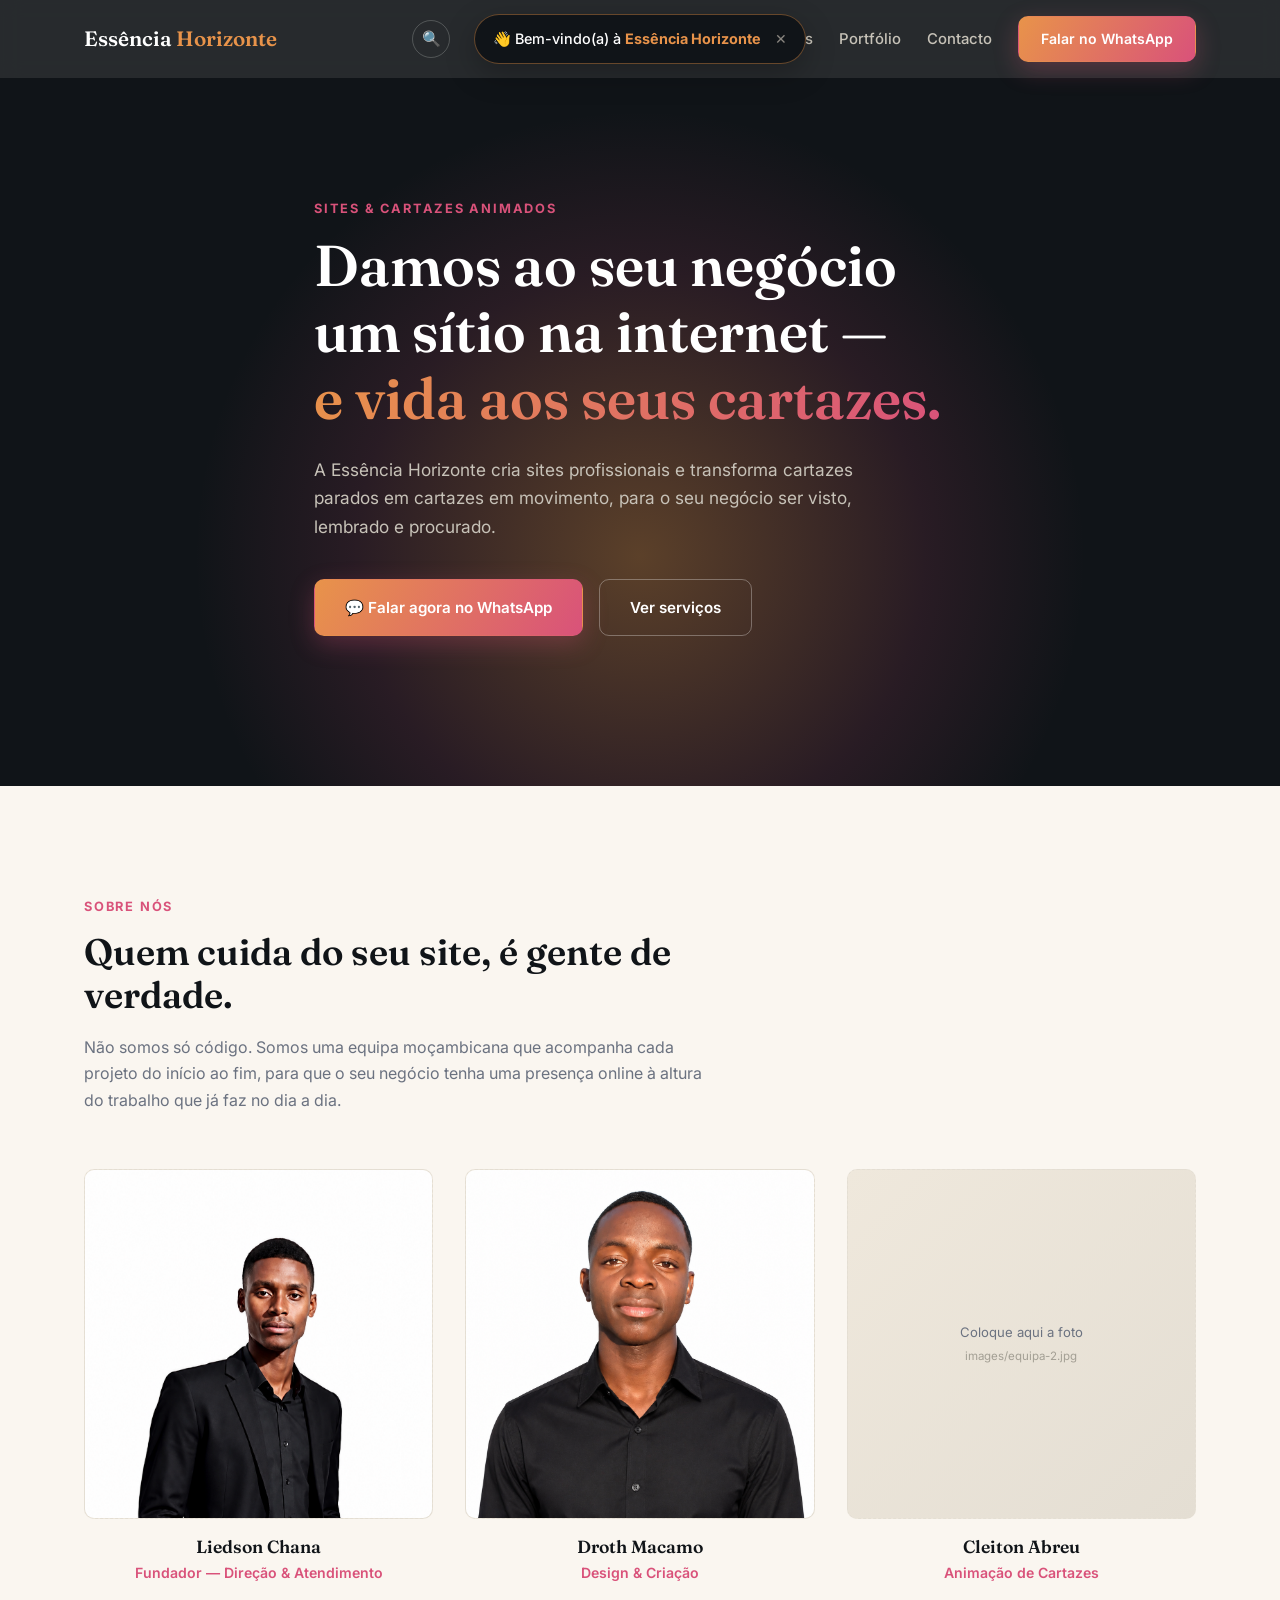
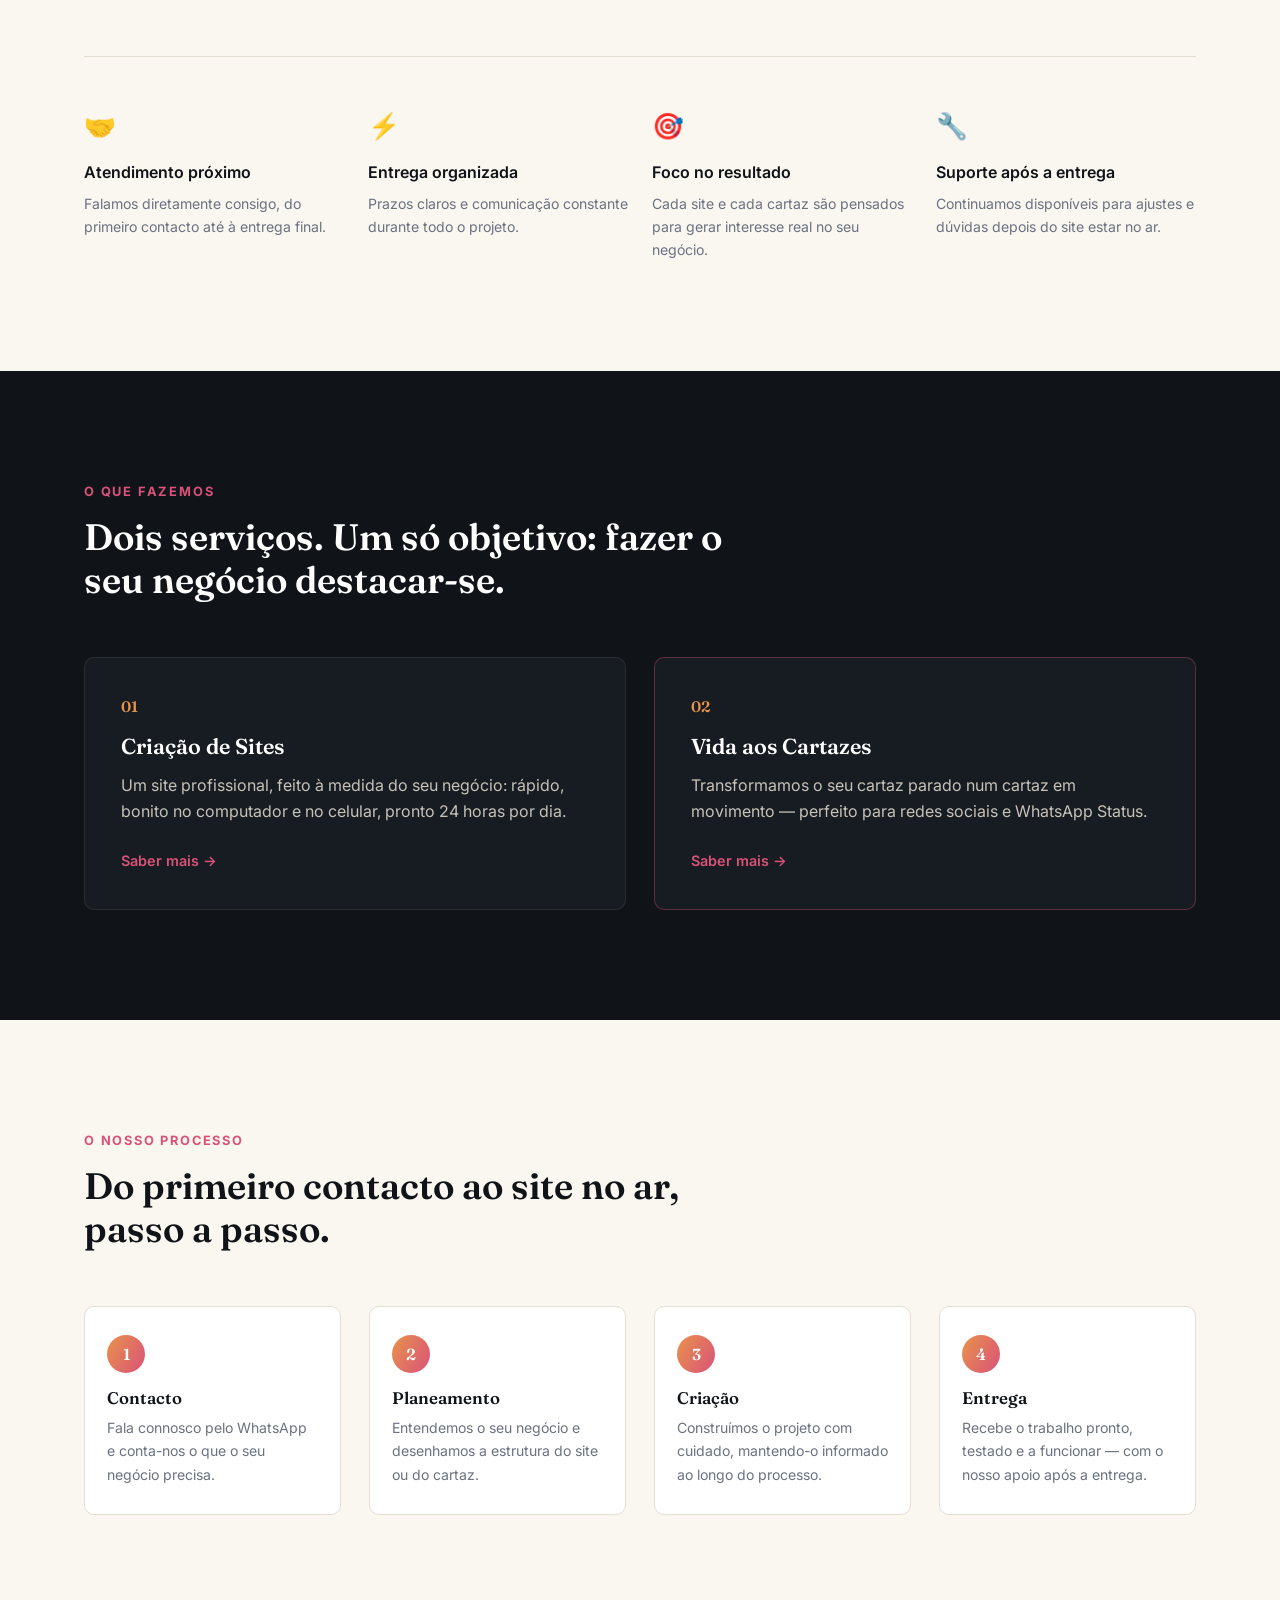
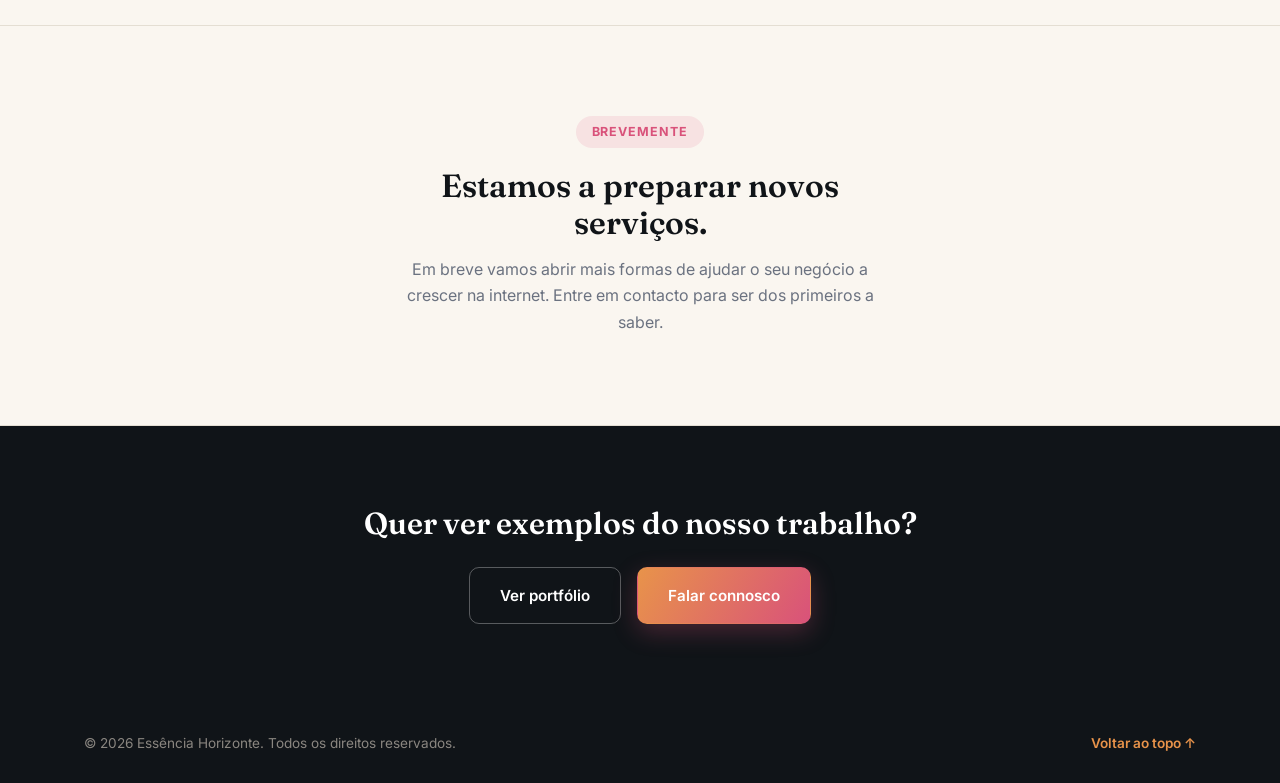
==== index.html @ b9598b1b "Update index.html" ====
<!DOCTYPE html>
<html lang="pt-MZ">
<head>
<meta charset="UTF-8">
<meta name="viewport" content="width=device-width, initial-scale=1.0">
<title>Essência Horizonte — Sites que vendem, cartazes que ganham vida</title>
<meta name="description" content="Essência Horizonte — Criação de sites profissionais e transformação de cartazes estáticos em cartazes animados. Moçambique.">
<link rel="preconnect" href="https://fonts.googleapis.com">
<link rel="preconnect" href="https://fonts.gstatic.com" crossorigin>
<link href="https://fonts.googleapis.com/css2?family=Fraunces:opsz,wght@9..144,500;9..144,600&family=Inter:wght@400;500;600;700&display=swap" rel="stylesheet">
<link rel="stylesheet" href="style.css">
</head>
<body>

<div class="boas-vindas" id="boasVindas">
  <span>👋 Bem-vindo(a) à <strong>Essência Horizonte</strong></span>
  <button class="boas-vindas-fechar" id="fecharBoasVindas" aria-label="Fechar mensagem">✕</button>
</div>

<div class="pesquisa-overlay" id="pesquisaOverlay">
  <div class="pesquisa-caixa">
    <div class="pesquisa-input-linha">
      <span aria-hidden="true">🔍</span>
      <input type="text" id="pesquisaInput" placeholder="Pesquisar no site... ex: preços, cartazes, contacto">
      <button class="pesquisa-fechar" id="fecharPesquisa" aria-label="Fechar pesquisa">✕</button>
    </div>
    <p class="pesquisa-etiqueta">Pesquisas frequentes</p>
    <ul class="pesquisa-lista" id="pesquisaLista"></ul>
  </div>
</div>

<header class="site-header" id="topo">
  <div class="container header-inner">
    <a href="index.html" class="logo">Essência <span>Horizonte</span></a>
    <div class="header-acoes">
      <button class="icone-pesquisa" id="abrirPesquisa" aria-label="Abrir pesquisa">🔍</button>
      <button class="menu-toggle" id="menuToggle" aria-label="Abrir menu" aria-expanded="false">
        <span></span><span></span><span></span>
      </button>
    </div>
    <nav class="main-nav" id="mainNav">
      <a href="index.html" class="ativo">Início</a>
      <a href="index.html#sobre">Sobre nós</a>
      <a href="servicos.html">Serviços</a>
      <a href="portfolio.html">Portfólio</a>
      <a href="contacto.html">Contacto</a>
      <a href="#" class="btn btn-primary btn-nav whatsapp-link" target="_blank" rel="noopener">Falar no WhatsApp</a>
    </nav>
  </div>
</header>

<main>

  <section class="hero" id="inicio">
    <div class="hero-glow" aria-hidden="true"></div>
    <div class="container hero-inner">
      <p class="eyebrow">Sites &amp; Cartazes Animados</p>
      <h1>Damos ao seu negócio<br>um sítio na internet —<br><span class="highlight">e vida aos seus cartazes.</span></h1>
      <p class="hero-lead">A Essência Horizonte cria sites profissionais e transforma cartazes parados em cartazes em movimento, para o seu negócio ser visto, lembrado e procurado.</p>
      <div class="hero-actions">
        <a href="#" class="btn btn-primary whatsapp-link" target="_blank" rel="noopener">💬 Falar agora no WhatsApp</a>
        <a href="servicos.html" class="btn btn-ghost">Ver serviços</a>
      </div>
    </div>
  </section>

  <!-- Sobre nós — secção completa (como no site de referência, dentro da Home) -->
  <section class="sobre" id="sobre">
    <div class="container">
      <p class="eyebrow">Sobre nós</p>
      <h2>Quem cuida do seu site, é gente de verdade.</h2>
      <p class="sobre-intro">Não somos só código. Somos uma equipa moçambicana que acompanha cada projeto do início ao fim, para que o seu negócio tenha uma presença online à altura do trabalho que já faz no dia a dia.</p>

      <div class="equipa-grid">
        <div class="pessoa-card">
          <div class="foto-frame">
            <img src="images/fundador.jpg" alt="Liedson Chana, fundador da Essência Horizonte" onerror="this.parentElement.classList.add('sem-foto')">
            <span class="foto-placeholder-texto">Coloque aqui a sua foto<br><small>images/fundador.jpg</small></span>
          </div>
          <h3>Liedson Chana</h3>
          <p class="pessoa-cargo">Fundador &mdash; Direção &amp; Atendimento</p>
        </div>
        <div class="pessoa-card">
          <div class="foto-frame">
            <img src="images/equipa-1.jpg" alt="Membro da equipa Essência Horizonte" onerror="this.parentElement.classList.add('sem-foto')">
            <span class="foto-placeholder-texto">Coloque aqui a foto<br><small>images/equipa-1.jpg</small></span>
          </div>
          <h3>Droth Macamo</h3>
          <p class="pessoa-cargo">Design &amp; Criação</p>
        </div>
        <div class="pessoa-card">
          <div class="foto-frame">
            <img src="images/equipa-2.jpg" alt="Membro da equipa Essência Horizonte" onerror="this.parentElement.classList.add('sem-foto')">
            <span class="foto-placeholder-texto">Coloque aqui a foto<br><small>images/equipa-2.jpg</small></span>
          </div>
          <h3>Cleiton Abreu</h3>
          <p class="pessoa-cargo">Animação de Cartazes</p>
        </div>
      </div>

      <div class="valores-grid">
        <div class="valor-item">
          <span class="valor-icone" aria-hidden="true">🤝</span>
          <h4>Atendimento próximo</h4>
          <p>Falamos diretamente consigo, do primeiro contacto até à entrega final.</p>
        </div>
        <div class="valor-item">
          <span class="valor-icone" aria-hidden="true">⚡</span>
          <h4>Entrega organizada</h4>
          <p>Prazos claros e comunicação constante durante todo o projeto.</p>
        </div>
        <div class="valor-item">
          <span class="valor-icone" aria-hidden="true">🎯</span>
          <h4>Foco no resultado</h4>
          <p>Cada site e cada cartaz são pensados para gerar interesse real no seu negócio.</p>
        </div>
        <div class="valor-item">
          <span class="valor-icone" aria-hidden="true">🔧</span>
          <h4>Suporte após a entrega</h4>
          <p>Continuamos disponíveis para ajustes e dúvidas depois do site estar no ar.</p>
        </div>
      </div>
    </div>
  </section>

  <!-- Resumo "Serviços" — versão curta, com link para a página completa -->
  <section class="servicos" id="servicos">
    <div class="container">
      <p class="eyebrow">O que fazemos</p>
      <h2>Dois serviços. Um só objetivo: fazer o seu negócio destacar-se.</h2>

      <div class="servicos-grid">
        <article class="servico-card">
          <div class="servico-numero">01</div>
          <h3>Criação de Sites</h3>
          <p>Um site profissional, feito à medida do seu negócio: rápido, bonito no computador e no celular, pronto 24 horas por dia.</p>
          <a href="servicos.html" class="link-saber-mais">Saber mais →</a>
        </article>

        <article class="servico-card servico-destaque">
          <div class="servico-numero">02</div>
          <h3>Vida aos Cartazes</h3>
          <p>Transformamos o seu cartaz parado num cartaz em movimento — perfeito para redes sociais e WhatsApp Status.</p>
          <a href="servicos.html" class="link-saber-mais">Saber mais →</a>
        </article>
      </div>
    </div>
  </section>

  <section class="como-funciona" id="como-funciona">
    <div class="container">
      <p class="eyebrow">O nosso processo</p>
      <h2>Do primeiro contacto ao site no ar, passo a passo.</h2>
      <div class="passos-grid">
        <div class="passo-item">
          <span class="passo-numero">1</span>
          <h3>Contacto</h3>
          <p>Fala connosco pelo WhatsApp e conta-nos o que o seu negócio precisa.</p>
        </div>
        <div class="passo-item">
          <span class="passo-numero">2</span>
          <h3>Planeamento</h3>
          <p>Entendemos o seu negócio e desenhamos a estrutura do site ou do cartaz.</p>
        </div>
        <div class="passo-item">
          <span class="passo-numero">3</span>
          <h3>Criação</h3>
          <p>Construímos o projeto com cuidado, mantendo-o informado ao longo do processo.</p>
        </div>
        <div class="passo-item">
          <span class="passo-numero">4</span>
          <h3>Entrega</h3>
          <p>Recebe o trabalho pronto, testado e a funcionar — com o nosso apoio após a entrega.</p>
        </div>
      </div>
    </div>
  </section>

  <section class="brevemente" id="brevemente">
    <div class="container brevemente-inner">
      <span class="brevemente-badge">Brevemente</span>
      <h2>Estamos a preparar novos serviços.</h2>
      <p>Em breve vamos abrir mais formas de ajudar o seu negócio a crescer na internet. Entre em contacto para ser dos primeiros a saber.</p>
    </div>
  </section>

  <!-- Chamada final para o Portfólio e Contacto -->
  <section class="cta-final">
    <div class="container cta-final-inner">
      <h2>Quer ver exemplos do nosso trabalho?</h2>
      <div class="cta-final-actions">
        <a href="portfolio.html" class="btn btn-ghost">Ver portfólio</a>
        <a href="contacto.html" class="btn btn-primary">Falar connosco</a>
      </div>
    </div>
  </section>

</main>

<footer class="site-footer">
  <div class="container footer-inner">
    <p>&copy; <span id="anoAtual"></span> Essência Horizonte. Todos os direitos reservados.</p>
    <a href="#topo" class="voltar-topo">Voltar ao topo ↑</a>
  </div>
</footer>

<script src="script.js"></script>
</body>
</html>
---- style.css ----
/* =====================================================================
   ESSÊNCIA HORIZONTE — style.css
   -----------------------------------------------------------------
   COMO ESTE FICHEIRO ESTÁ ORGANIZADO (lê isto primeiro):
   1. Variáveis (:root)      → cores e fontes num só lugar
   2. Base                   → estilos gerais do site
   3. Botões
   4. Boas-vindas e Pesquisa (novo)
   5. Cabeçalho / Menu
   6. Hero (secção inicial)
   7. Sobre nós / Equipa / Valores
   8. Serviços (+ animação "cartaz vivo")
   9. Como funciona (novo)
   10. Brevemente
   11. Perguntas frequentes (novo)
   12. Contacto
   13. Rodapé
   14. Responsivo (celular)
   ===================================================================== */


/* ---------------------------------------------------------------
   1. VARIÁVEIS — as mesmas cores de sempre, mude aqui se quiser
   --------------------------------------------------------------- */
:root {
  --tinta: #101418;          /* fundo escuro principal */
  --tinta-2: #171C22;        /* fundo escuro secundário (cartões) */
  --ambar: #E8934A;          /* laranja "nascer do sol" */
  --rosa: #D9527A;           /* rosa "pôr do sol" */
  --papel: #FAF6F0;          /* fundo claro (secções) */
  --branco: #FFFFFF;
  --cinza-texto: #6B7280;
  --cinza-linha: #E4DED3;
  --whatsapp: #25D366;

  --fonte-titulo: "Fraunces", serif;
  --fonte-texto: "Inter", sans-serif;

  --raio: 10px;
  --transicao: 0.25s ease;
}

/* ---------------------------------------------------------------
   2. BASE
   --------------------------------------------------------------- */
* { box-sizing: border-box; margin: 0; padding: 0; }
html { scroll-behavior: smooth; overflow-x: hidden; }

body {
  font-family: var(--fonte-texto);
  color: var(--tinta);
  background: var(--papel);
  line-height: 1.65;
  -webkit-font-smoothing: antialiased;
  overflow-x: hidden;
  width: 100%;
}

.container {
  width: 100%;
  max-width: 1160px;
  margin: 0 auto;
  padding: 0 24px;
}

h1, h2, h3 { font-family: var(--fonte-titulo); line-height: 1.15; }

a { color: inherit; text-decoration: none; }

.eyebrow {
  font-size: 0.8rem;
  font-weight: 700;
  letter-spacing: 0.14em;
  text-transform: uppercase;
  color: var(--rosa);
  margin-bottom: 14px;
}

a:focus-visible, button:focus-visible, [tabindex]:focus-visible {
  outline: 2px solid var(--ambar);
  outline-offset: 3px;
}

/* ---------------------------------------------------------------
   3. BOTÕES
   --------------------------------------------------------------- */
.btn {
  display: inline-flex;
  align-items: center;
  gap: 8px;
  padding: 15px 30px;
  border-radius: var(--raio);
  font-weight: 600;
  font-size: 0.95rem;
  border: 1px solid transparent;
  cursor: pointer;
  transition: transform var(--transicao), background var(--transicao), border-color var(--transicao), box-shadow var(--transicao);
}
.btn:hover { transform: translateY(-2px); }

.btn-primary {
  background: linear-gradient(120deg, var(--ambar), var(--rosa));
  color: var(--branco);
  box-shadow: 0 8px 24px rgba(217, 82, 122, 0.28);
}
.btn-primary:hover { box-shadow: 0 12px 28px rgba(217, 82, 122, 0.4); }

.btn-ghost {
  background: transparent;
  border-color: rgba(255,255,255,0.3);
  color: var(--branco);
}
.btn-ghost:hover { border-color: var(--ambar); color: var(--ambar); }

.btn-whatsapp {
  background: var(--whatsapp);
  color: var(--branco);
  width: 100%;
  justify-content: center;
  font-size: 1.05rem;
  padding: 18px 30px;
}
.btn-whatsapp:hover { background: #1EBE59; }

.btn-nav { padding: 10px 22px; font-size: 0.88rem; }

/* ---------------------------------------------------------------
   4. BOAS-VINDAS E PESQUISA (novo)
   --------------------------------------------------------------- */

/* Faixa de boas-vindas no topo, desaparece sozinha */
.boas-vindas {
  position: fixed;
  top: 14px;
  left: 50%;
  transform: translateX(-50%) translateY(-140%);
  z-index: 300;
  display: flex;
  align-items: center;
  gap: 14px;
  background: var(--tinta);
  color: var(--branco);
  border: 1px solid rgba(232,147,74,0.4);
  padding: 12px 18px;
  border-radius: 999px;
  font-size: 0.9rem;
  font-weight: 500;
  box-shadow: 0 10px 30px rgba(0,0,0,0.25);
  transition: transform 0.5s ease;
  max-width: calc(100vw - 32px);
  white-space: normal;
}
.boas-vindas.mostrar { transform: translateX(-50%) translateY(0); }
.boas-vindas strong { color: var(--ambar); }
.boas-vindas-fechar {
  background: none; border: none; color: #8A8680;
  cursor: pointer; font-size: 0.9rem; line-height: 1;
}
.boas-vindas-fechar:hover { color: var(--branco); }

/* Ícone de pesquisa no cabeçalho */
.header-acoes { display: flex; align-items: center; gap: 12px; }
.icone-pesquisa {
  background: none;
  border: 1px solid rgba(255,255,255,0.2);
  color: var(--branco);
  width: 38px; height: 38px;
  border-radius: 50%;
  cursor: pointer;
  font-size: 0.95rem;
  transition: border-color var(--transicao), transform var(--transicao);
}
.icone-pesquisa:hover { border-color: var(--ambar); transform: scale(1.05); }

/* Caixa de pesquisa em ecrã cheio */
.pesquisa-overlay {
  position: fixed;
  inset: 0;
  z-index: 400;
  background: rgba(16, 20, 24, 0.92);
  backdrop-filter: blur(6px);
  display: flex;
  align-items: flex-start;
  justify-content: center;
  padding: 90px 20px;
  opacity: 0;
  pointer-events: none;
  transition: opacity var(--transicao);
}
.pesquisa-overlay.aberta { opacity: 1; pointer-events: auto; }

.pesquisa-caixa {
  width: 100%;
  max-width: 560px;
  background: var(--tinta-2);
  border: 1px solid rgba(255,255,255,0.08);
  border-radius: var(--raio);
  padding: 22px;
}

.pesquisa-input-linha {
  display: flex;
  align-items: center;
  gap: 12px;
  border-bottom: 1px solid rgba(255,255,255,0.12);
  padding-bottom: 16px;
  margin-bottom: 16px;
}
.pesquisa-input-linha input {
  flex: 1;
  background: none;
  border: none;
  outline: none;
  color: var(--branco);
  font-size: 1.05rem;
  font-family: var(--fonte-texto);
}
.pesquisa-input-linha input::placeholder { color: #6B7280; }
.pesquisa-fechar {
  background: none; border: none; color: #8A8680;
  cursor: pointer; font-size: 1rem;
}
.pesquisa-fechar:hover { color: var(--branco); }

.pesquisa-etiqueta {
  font-size: 0.75rem;
  font-weight: 700;
  letter-spacing: 0.1em;
  text-transform: uppercase;
  color: var(--ambar);
  margin-bottom: 10px;
}

.pesquisa-lista { list-style: none; display: flex; flex-direction: column; gap: 4px; }
.pesquisa-item {
  display: flex;
  align-items: center;
  gap: 10px;
  padding: 12px 10px;
  border-radius: 8px;
  color: #C7C2B8;
  font-size: 0.95rem;
  cursor: pointer;
  transition: background var(--transicao), color var(--transicao);
}
.pesquisa-item:hover, .pesquisa-item.ativo {
  background: rgba(232,147,74,0.12);
  color: var(--branco);
}
.pesquisa-item .pesquisa-item-icone { color: var(--ambar); }

/* ---------------------------------------------------------------
   5. CABEÇALHO / MENU
   --------------------------------------------------------------- */
.site-header {
  position: sticky;
  top: 0;
  z-index: 100;
  background: rgba(16, 20, 24, 0.9);
  backdrop-filter: blur(10px);
}

.header-inner {
  display: flex;
  align-items: center;
  justify-content: space-between;
  height: 78px;
}

.logo {
  font-family: var(--fonte-titulo);
  font-size: 1.3rem;
  font-weight: 600;
  color: var(--branco);
}
.logo span { color: var(--ambar); }

.main-nav { display: flex; align-items: center; gap: 26px; }
.main-nav a:not(.btn) {
  color: #C7C2B8;
  font-size: 0.93rem;
  font-weight: 500;
  transition: color var(--transicao);
  white-space: nowrap;
}
.main-nav a:not(.btn):hover { color: var(--ambar); }
.main-nav a.ativo { color: var(--ambar); }

/* Link "Saber mais" / "Conhecer a equipa" — usado em vários teasers */
.link-saber-mais {
  display: inline-block;
  color: var(--rosa);
  font-size: 0.9rem;
  font-weight: 600;
  margin-top: 4px;
  transition: color var(--transicao);
}
.link-saber-mais:hover { color: var(--ambar); }

/* Cabeçalho simples usado no topo das páginas internas (Sobre, Serviços, Portfólio, Contacto) */
.pagina-hero {
  background: var(--tinta);
  color: var(--branco);
  padding: 100px 0 64px;
}
.pagina-hero h1 { font-size: clamp(1.8rem, 4vw, 2.6rem); font-weight: 600; margin-bottom: 16px; max-width: 720px; }
.pagina-hero-lead { color: #C7C2B8; max-width: 560px; font-size: 1rem; }

/* Teaser "Sobre nós" na página inicial */
.sobre-teaser { padding: 100px 0; }
.sobre-teaser-grid { display: grid; grid-template-columns: 280px 1fr; gap: 48px; align-items: center; }
.foto-frame-pequena { max-width: 280px; }
.sobre-teaser-texto { color: var(--cinza-texto); margin-bottom: 14px; max-width: 480px; }

/* Chamada final de ação, repetida no fim de cada página */
.cta-final {
  background: var(--tinta);
  color: var(--branco);
  padding: 80px 0;
  text-align: center;
}
.cta-final-inner h2 { font-size: clamp(1.4rem, 3vw, 1.9rem); font-weight: 600; margin-bottom: 26px; }
.cta-final-actions { display: flex; gap: 16px; justify-content: center; flex-wrap: wrap; }

/* Página Portfólio */
.portfolio { padding: 90px 0 60px; }
.portfolio-grid { display: grid; grid-template-columns: repeat(3, 1fr); gap: 28px; margin-bottom: 28px; }
.portfolio-card {
  display: block;
  background: var(--tinta);
  color: var(--branco);
  border: 1px solid rgba(255,255,255,0.08);
  border-radius: var(--raio);
  padding: 30px 26px;
  transition: transform var(--transicao), border-color var(--transicao);
}
.portfolio-card:hover { transform: translateY(-4px); border-color: rgba(232,147,74,0.4); }
.portfolio-tag {
  display: inline-block;
  background: rgba(232,147,74,0.15);
  color: var(--ambar);
  font-size: 0.72rem;
  font-weight: 700;
  letter-spacing: 0.08em;
  text-transform: uppercase;
  padding: 4px 12px;
  border-radius: 999px;
  margin-bottom: 16px;
}
.portfolio-card h3 { font-size: 1.2rem; font-weight: 600; margin-bottom: 10px; }
.portfolio-card p { color: #C7C2B8; font-size: 0.9rem; margin-bottom: 16px; }
.portfolio-nota { color: var(--cinza-texto); font-size: 0.85rem; }

.menu-toggle {
  display: none;
  flex-direction: column;
  justify-content: center;
  gap: 5px;
  width: 32px; height: 32px;
  background: none; border: none; cursor: pointer;
}
.menu-toggle span {
  display: block; height: 2px; width: 100%;
  background: var(--branco);
  transition: transform var(--transicao), opacity var(--transicao);
}
.menu-toggle.aberto span:nth-child(1) { transform: translateY(7px) rotate(45deg); }
.menu-toggle.aberto span:nth-child(2) { opacity: 0; }
.menu-toggle.aberto span:nth-child(3) { transform: translateY(-7px) rotate(-45deg); }

/* ---------------------------------------------------------------
   6. HERO
   --------------------------------------------------------------- */
.hero {
  position: relative;
  background: var(--tinta);
  color: var(--branco);
  padding: 120px 0 150px;
  overflow: hidden;
}

.hero-glow {
  position: absolute;
  bottom: -220px;
  left: 50%;
  transform: translateX(-50%);
  width: 900px;
  height: 900px;
  border-radius: 50%;
  background: radial-gradient(circle, rgba(232,147,74,0.35) 0%, rgba(217,82,122,0.12) 45%, transparent 70%);
  animation: respirar 8s ease-in-out infinite;
}
@keyframes respirar {
  0%, 100% { opacity: 0.7; transform: translateX(-50%) scale(1); }
  50% { opacity: 1; transform: translateX(-50%) scale(1.06); }
}

.hero-inner { position: relative; max-width: 700px; }

.hero h1 {
  font-weight: 600;
  font-size: clamp(2.2rem, 5vw, 3.6rem);
  margin-bottom: 24px;
}
.hero h1 .highlight {
  background: linear-gradient(120deg, var(--ambar), var(--rosa));
  -webkit-background-clip: text;
  background-clip: text;
  color: transparent;
}

.hero-lead {
  font-size: 1.08rem;
  color: #C7C2B8;
  max-width: 540px;
  margin-bottom: 38px;
}

.hero-actions { display: flex; gap: 16px; flex-wrap: wrap; }

/* ---------------------------------------------------------------
   7. SOBRE NÓS / EQUIPA / VALORES
   --------------------------------------------------------------- */
.sobre { padding: 110px 0; }

.sobre h2 { font-size: clamp(1.7rem, 3vw, 2.3rem); font-weight: 600; margin-bottom: 18px; max-width: 620px; }
.sobre-intro { color: var(--cinza-texto); max-width: 620px; margin-bottom: 56px; }

.equipa-grid {
  display: grid;
  grid-template-columns: repeat(3, 1fr);
  gap: 32px;
  margin-bottom: 72px;
}

.pessoa-card { text-align: center; }

.foto-frame {
  position: relative;
  width: 100%;
  aspect-ratio: 1 / 1;
  border-radius: var(--raio);
  overflow: hidden;
  background: linear-gradient(135deg, #EFE8DC, #E4DED3);
  margin-bottom: 18px;
  border: 1px dashed var(--cinza-linha);
}
.foto-frame img {
  width: 100%; height: 100%;
  object-fit: cover;
  object-position: top center;
  display: block;
}
.foto-placeholder-texto {
  display: none;
  position: absolute; inset: 0;
  align-items: center; justify-content: center;
  flex-direction: column;
  gap: 4px;
  font-size: 0.82rem;
  color: var(--cinza-texto);
  padding: 16px;
  text-align: center;
}
.foto-placeholder-texto small { color: #A39F94; font-size: 0.72rem; }

.foto-frame.sem-foto img { display: none; }
.foto-frame.sem-foto .foto-placeholder-texto { display: flex; }

.pessoa-card h3 { font-size: 1.1rem; font-weight: 600; margin-bottom: 4px; }
.pessoa-cargo { color: var(--rosa); font-size: 0.88rem; font-weight: 600; }

/* Grelha de valores — gera confiança, estilo agências grandes */
.valores-grid {
  display: grid;
  grid-template-columns: repeat(4, 1fr);
  gap: 24px;
  border-top: 1px solid var(--cinza-linha);
  padding-top: 48px;
}
.valor-item { text-align: left; }
.valor-icone { font-size: 1.6rem; display: block; margin-bottom: 12px; }
.valor-item h4 { font-size: 1rem; font-weight: 600; margin-bottom: 6px; }
.valor-item p { font-size: 0.88rem; color: var(--cinza-texto); }

/* ---------------------------------------------------------------
   8. SERVIÇOS
   --------------------------------------------------------------- */
.servicos { background: var(--tinta); color: var(--branco); padding: 110px 0; }
.servicos h2 { font-size: clamp(1.7rem, 3vw, 2.3rem); font-weight: 600; margin-bottom: 56px; max-width: 640px; }

.servicos-grid {
  display: grid;
  grid-template-columns: 1fr 1fr;
  gap: 28px;
}

.servico-card {
  background: var(--tinta-2);
  border: 1px solid rgba(255,255,255,0.08);
  border-radius: var(--raio);
  padding: 36px;
  transition: border-color var(--transicao), transform var(--transicao);
}
.servico-card:hover { transform: translateY(-4px); border-color: rgba(232,147,74,0.4); }

.servico-destaque { border-color: rgba(217,82,122,0.35); }

.servico-numero {
  font-family: var(--fonte-titulo);
  color: var(--ambar);
  font-size: 0.95rem;
  font-weight: 600;
  margin-bottom: 16px;
}

.servico-card h3 { font-size: 1.35rem; font-weight: 600; margin-bottom: 12px; }
.servico-card > p { color: #C7C2B8; margin-bottom: 20px; }

.servico-lista { list-style: none; display: flex; flex-direction: column; gap: 10px; }
.servico-lista li {
  font-size: 0.9rem;
  color: #C7C2B8;
  padding-left: 22px;
  position: relative;
}
.servico-lista li::before {
  content: "✓";
  position: absolute; left: 0;
  color: var(--ambar);
  font-weight: 700;
}

.cartaz-demo {
  display: flex;
  align-items: center;
  gap: 14px;
  background: var(--tinta);
  border-radius: var(--raio);
  padding: 20px;
  margin-bottom: 24px;
  cursor: pointer;
}

.cartaz-estatico,
.cartaz-animado {
  flex: 1;
  border-radius: 8px;
  padding: 22px 12px;
  text-align: center;
  font-size: 0.82rem;
  font-weight: 600;
  transition: transform var(--transicao), box-shadow var(--transicao);
}

.cartaz-estatico {
  background: #2A2E33;
  color: #8A8680;
  filter: grayscale(1);
}

.cartaz-animado {
  background: linear-gradient(120deg, var(--ambar), var(--rosa));
  color: var(--branco);
  background-size: 200% 200%;
  animation: brilho-cartaz 3s ease infinite;
}
@keyframes brilho-cartaz {
  0% { background-position: 0% 50%; }
  50% { background-position: 100% 50%; }
  100% { background-position: 0% 50%; }
}

.cartaz-seta { color: var(--ambar); font-size: 1.2rem; }

.cartaz-demo:hover .cartaz-animado,
.cartaz-demo:focus-visible .cartaz-animado {
  transform: scale(1.06);
  box-shadow: 0 10px 26px rgba(217, 82, 122, 0.4);
}
.cartaz-demo:hover .cartaz-estatico,
.cartaz-demo:focus-visible .cartaz-estatico {
  transform: scale(0.96);
  opacity: 0.6;
}

/* Exemplo real — foto do cartaz + vídeo clicável */
.exemplo-real-titulo {
  font-size: 0.78rem;
  font-weight: 700;
  letter-spacing: 0.08em;
  text-transform: uppercase;
  color: var(--ambar);
  margin-bottom: 12px;
}

.exemplo-real {
  position: relative;
  width: 100%;
  aspect-ratio: 4 / 3;
  border-radius: var(--raio);
  overflow: hidden;
  background: linear-gradient(135deg, #23272D, #2A2E33);
  border: 1px dashed rgba(255,255,255,0.18);
}

.exemplo-real-media {
  position: absolute;
  inset: 0;
  width: 100%;
  height: 100%;
  object-fit: cover;
  display: block;
}

/* O vídeo começa escondido; aparece quando a pessoa clica em "play" */
#cartazVideo { opacity: 0; pointer-events: none; transition: opacity var(--transicao); }
.exemplo-real.a-tocar #cartazVideo { opacity: 1; pointer-events: auto; }
.exemplo-real.a-tocar #cartazImagem { opacity: 0; }

.exemplo-real-play {
  position: absolute;
  left: 50%; top: 50%;
  transform: translate(-50%, -50%);
  background: rgba(16, 20, 24, 0.75);
  color: var(--branco);
  border: 1px solid rgba(255,255,255,0.3);
  border-radius: 999px;
  padding: 12px 24px;
  font-family: var(--fonte-texto);
  font-size: 0.9rem;
  font-weight: 600;
  cursor: pointer;
  transition: background var(--transicao), transform var(--transicao);
  z-index: 2;
}
.exemplo-real-play:hover { background: var(--tinta); transform: translate(-50%, -50%) scale(1.05); }
.exemplo-real.a-tocar .exemplo-real-play { display: none; }

/* Texto-instrução, só aparece se as imagens ainda não existirem */
.exemplo-real-placeholder-texto {
  display: none;
  position: absolute; inset: 0;
  align-items: center; justify-content: center;
  flex-direction: column;
  gap: 6px;
  text-align: center;
  padding: 20px;
  font-size: 0.8rem;
  color: #8A8680;
  z-index: 1;
}
.exemplo-real-placeholder-texto small { color: #63605A; font-size: 0.7rem; }
.exemplo-real.sem-media .exemplo-real-placeholder-texto { display: flex; }
.exemplo-real.sem-media .exemplo-real-play { display: none; }

/* ---------------------------------------------------------------
   9. COMO FUNCIONA (novo)
   --------------------------------------------------------------- */
.como-funciona { padding: 110px 0; }
.como-funciona h2 { font-size: clamp(1.7rem, 3vw, 2.3rem); font-weight: 600; margin-bottom: 56px; max-width: 620px; }

.passos-grid {
  display: grid;
  grid-template-columns: repeat(4, 1fr);
  gap: 28px;
}

.passo-item {
  background: var(--branco);
  border: 1px solid var(--cinza-linha);
  border-radius: var(--raio);
  padding: 28px 22px;
  position: relative;
}
.passo-numero {
  display: flex;
  align-items: center;
  justify-content: center;
  width: 38px; height: 38px;
  border-radius: 50%;
  background: linear-gradient(120deg, var(--ambar), var(--rosa));
  color: var(--branco);
  font-family: var(--fonte-titulo);
  font-weight: 600;
  margin-bottom: 16px;
}
.passo-item h3 { font-size: 1.05rem; font-weight: 600; margin-bottom: 8px; }
.passo-item p { font-size: 0.88rem; color: var(--cinza-texto); }

/* ---------------------------------------------------------------
   10. BREVEMENTE
   --------------------------------------------------------------- */
.brevemente {
  background: var(--papel);
  padding: 90px 0;
  border-top: 1px solid var(--cinza-linha);
  border-bottom: 1px solid var(--cinza-linha);
}
.brevemente-inner { max-width: 560px; text-align: center; margin: 0 auto; }

.brevemente-badge {
  display: inline-block;
  background: rgba(217, 82, 122, 0.12);
  color: var(--rosa);
  font-size: 0.78rem;
  font-weight: 700;
  letter-spacing: 0.08em;
  text-transform: uppercase;
  padding: 6px 16px;
  border-radius: 999px;
  margin-bottom: 20px;
}
.brevemente h2 { font-size: clamp(1.5rem, 3vw, 2rem); font-weight: 600; margin-bottom: 14px; }
.brevemente p { color: var(--cinza-texto); }

/* ---------------------------------------------------------------
   11. PERGUNTAS FREQUENTES (novo)
   --------------------------------------------------------------- */
.faq { padding: 110px 0; }
.faq h2 { font-size: clamp(1.7rem, 3vw, 2.3rem); font-weight: 600; margin-bottom: 48px; max-width: 620px; }

.faq-lista { max-width: 720px; }

.faq-item {
  border-bottom: 1px solid var(--cinza-linha);
}

.faq-pergunta {
  width: 100%;
  display: flex;
  align-items: center;
  justify-content: space-between;
  gap: 16px;
  background: none;
  border: none;
  text-align: left;
  padding: 22px 4px;
  font-family: var(--fonte-texto);
  font-size: 1rem;
  font-weight: 600;
  color: var(--tinta);
  cursor: pointer;
}
.faq-icone {
  flex-shrink: 0;
  font-size: 1.3rem;
  color: var(--ambar);
  transition: transform var(--transicao);
}
.faq-item.aberto .faq-icone { transform: rotate(45deg); }

.faq-resposta {
  max-height: 0;
  overflow: hidden;
  transition: max-height 0.3s ease;
}
.faq-resposta p {
  color: var(--cinza-texto);
  font-size: 0.94rem;
  padding: 0 4px 22px;
  max-width: 600px;
}

/* ---------------------------------------------------------------
   12. CONTACTO
   --------------------------------------------------------------- */
.contacto { padding: 110px 0; }

.contacto-grid {
  display: grid;
  grid-template-columns: 1.1fr 1fr;
  gap: 56px;
  align-items: center;
}

.contacto-texto h2 { font-size: clamp(1.7rem, 3vw, 2.3rem); font-weight: 600; margin-bottom: 16px; }
.contacto-texto p { color: var(--cinza-texto); max-width: 440px; }

.contacto-card {
  background: var(--tinta);
  border-radius: var(--raio);
  padding: 36px;
  display: flex;
  flex-direction: column;
  gap: 24px;
}

.contacto-info p { color: #C7C2B8; font-size: 0.95rem; }
.contacto-info strong { color: var(--ambar); }

/* ---------------------------------------------------------------
   13. RODAPÉ
   --------------------------------------------------------------- */
.site-footer { background: var(--tinta); color: #8A8680; padding: 28px 0; }
.footer-inner {
  display: flex; justify-content: space-between; align-items: center;
  flex-wrap: wrap; gap: 12px; font-size: 0.85rem;
}
.voltar-topo { color: var(--ambar); font-weight: 600; }

/* ---------------------------------------------------------------
   14. RESPONSIVO — celular
   --------------------------------------------------------------- */
@media (max-width: 900px) {
  .equipa-grid { grid-template-columns: 1fr 1fr; }
  .valores-grid { grid-template-columns: 1fr 1fr; }
  .servicos-grid { grid-template-columns: 1fr; }
  .passos-grid { grid-template-columns: 1fr 1fr; }
  .contacto-grid { grid-template-columns: 1fr; }
  .sobre-teaser-grid { grid-template-columns: 1fr; text-align: center; }
  .foto-frame-pequena { margin: 0 auto; }
  .portfolio-grid { grid-template-columns: 1fr; }
}

@media (max-width: 1024px) {
  .menu-toggle { display: flex; }

  .main-nav {
    position: absolute;
    top: 78px; left: 0; right: 0;
    background: var(--tinta);
    flex-direction: column;
    align-items: stretch;
    gap: 0;
    max-height: 0;
    overflow: hidden;
    transition: max-height var(--transicao);
  }
  .main-nav.aberto { max-height: 420px; overflow-y: auto; }
  .main-nav a:not(.btn) { padding: 16px 24px; border-top: 1px solid rgba(255,255,255,0.08); }
  .main-nav .btn-nav { margin: 14px 24px; }
}

@media (max-width: 640px) {
  .hero { padding: 80px 0 110px; }
  .hero-actions { flex-direction: column; }
  .hero-actions .btn { width: 100%; justify-content: center; }

  .equipa-grid { grid-template-columns: 1fr; max-width: 280px; margin: 0 auto 56px; }
  .valores-grid { grid-template-columns: 1fr; }
  .passos-grid { grid-template-columns: 1fr; }

  .cartaz-demo { flex-direction: column; }
  .cartaz-seta { transform: rotate(90deg); }


  .boas-vindas { font-size: 0.8rem; padding: 10px 14px; text-align: center; }
  .pesquisa-overlay { padding: 70px 16px; }

  .footer-inner { flex-direction: column; text-align: center; }
}
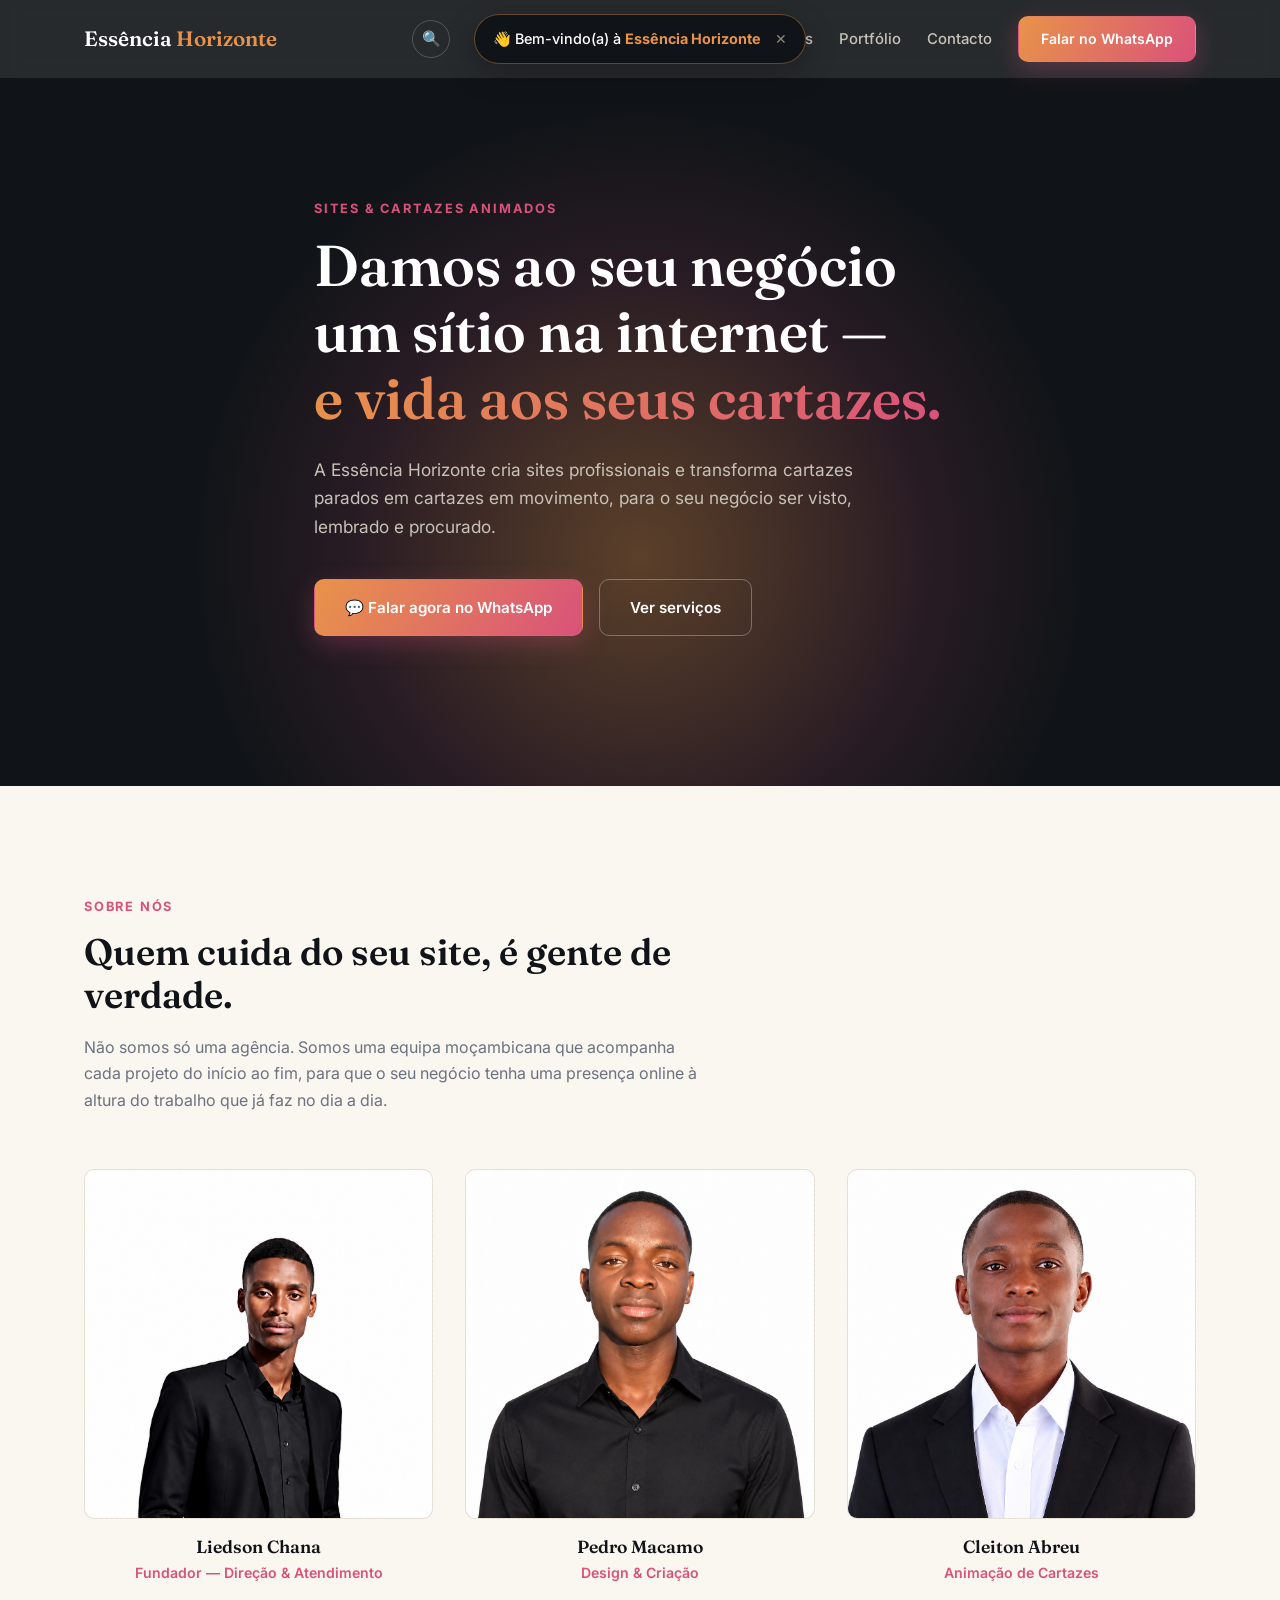
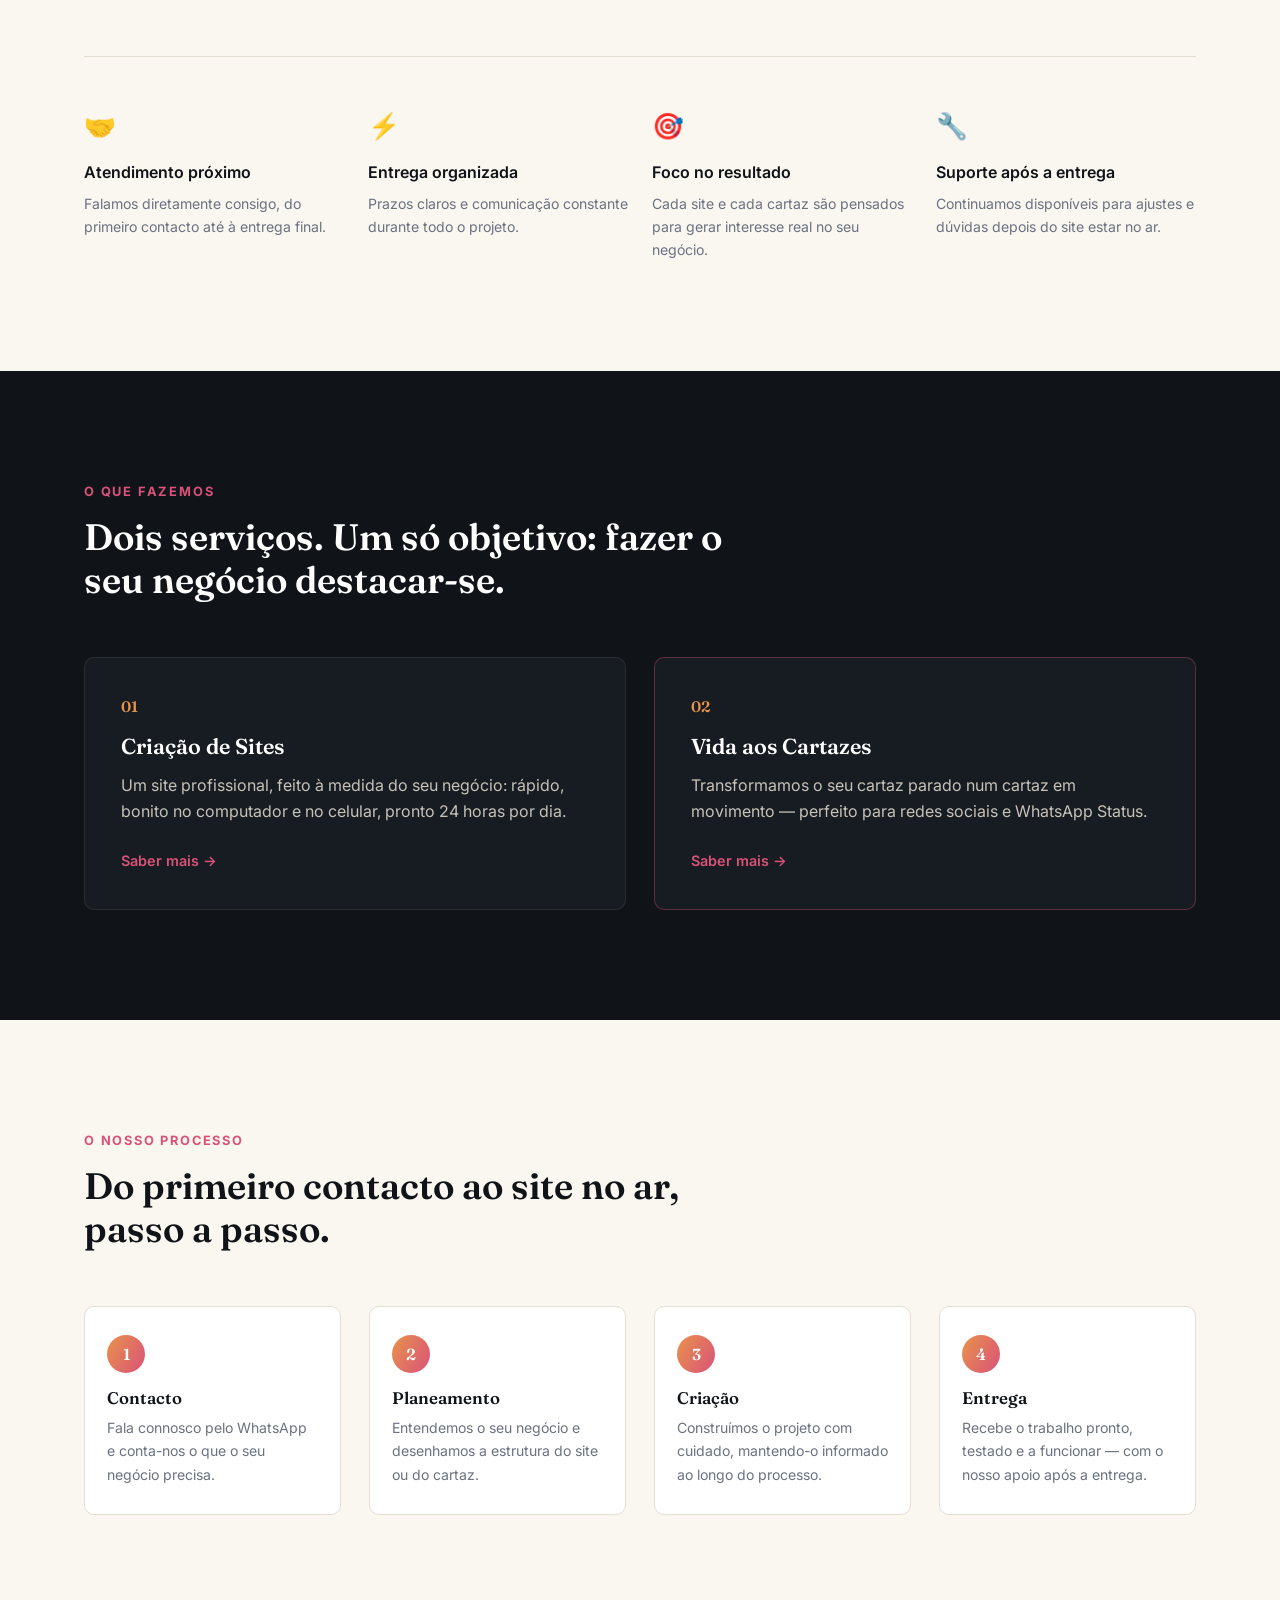
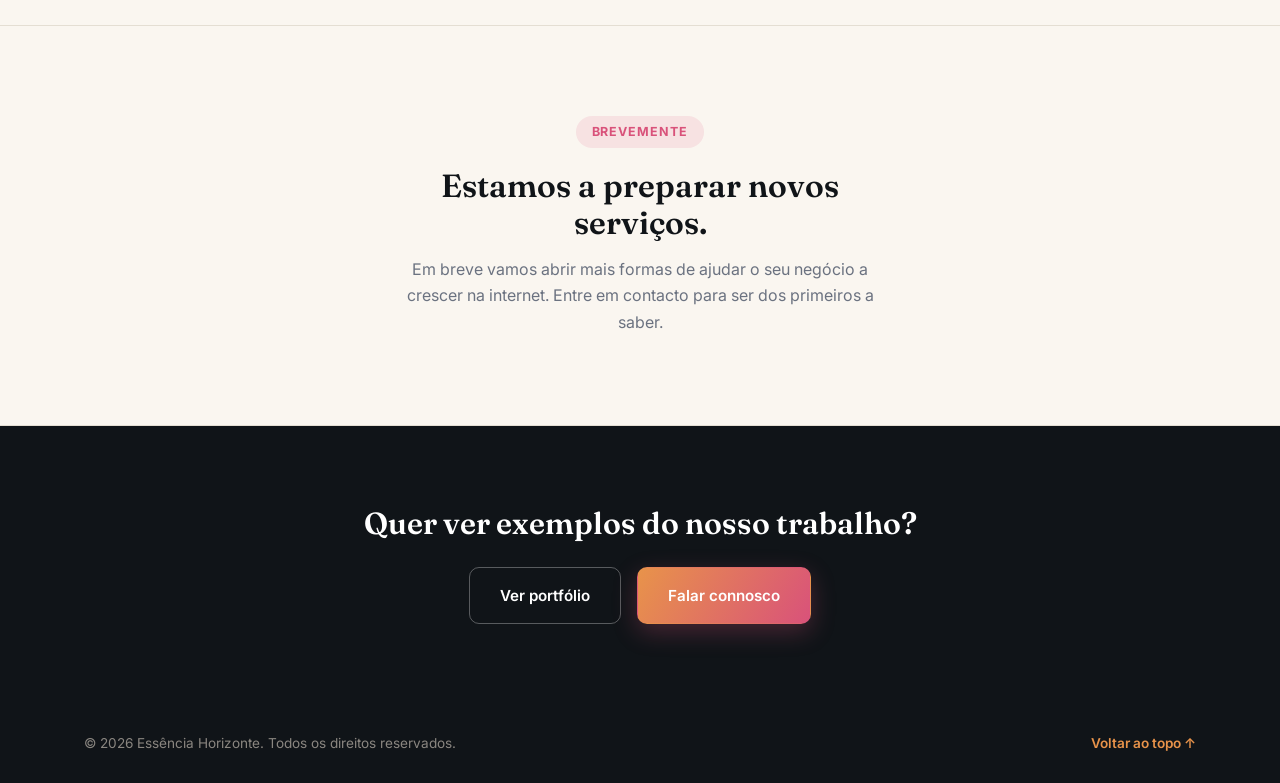
==== commit 4e3bdc90: "Update team member name and introduction text" ====
--- a/index.html
+++ b/index.html
@@ -69,7 +69,7 @@
     <div class="container">
       <p class="eyebrow">Sobre nós</p>
       <h2>Quem cuida do seu site, é gente de verdade.</h2>
-      <p class="sobre-intro">Não somos só código. Somos uma equipa moçambicana que acompanha cada projeto do início ao fim, para que o seu negócio tenha uma presença online à altura do trabalho que já faz no dia a dia.</p>
+      <p class="sobre-intro">Não somos só uma agência. Somos uma equipa moçambicana que acompanha cada projeto do início ao fim, para que o seu negócio tenha uma presença online à altura do trabalho que já faz no dia a dia.</p>
 
       <div class="equipa-grid">
         <div class="pessoa-card">
@@ -85,7 +85,7 @@
             <img src="images/equipa-1.jpg" alt="Membro da equipa Essência Horizonte" onerror="this.parentElement.classList.add('sem-foto')">
             <span class="foto-placeholder-texto">Coloque aqui a foto<br><small>images/equipa-1.jpg</small></span>
           </div>
-          <h3>Droth Macamo</h3>
+          <h3>Pedro Macamo</h3>
           <p class="pessoa-cargo">Design &amp; Criação</p>
         </div>
         <div class="pessoa-card">
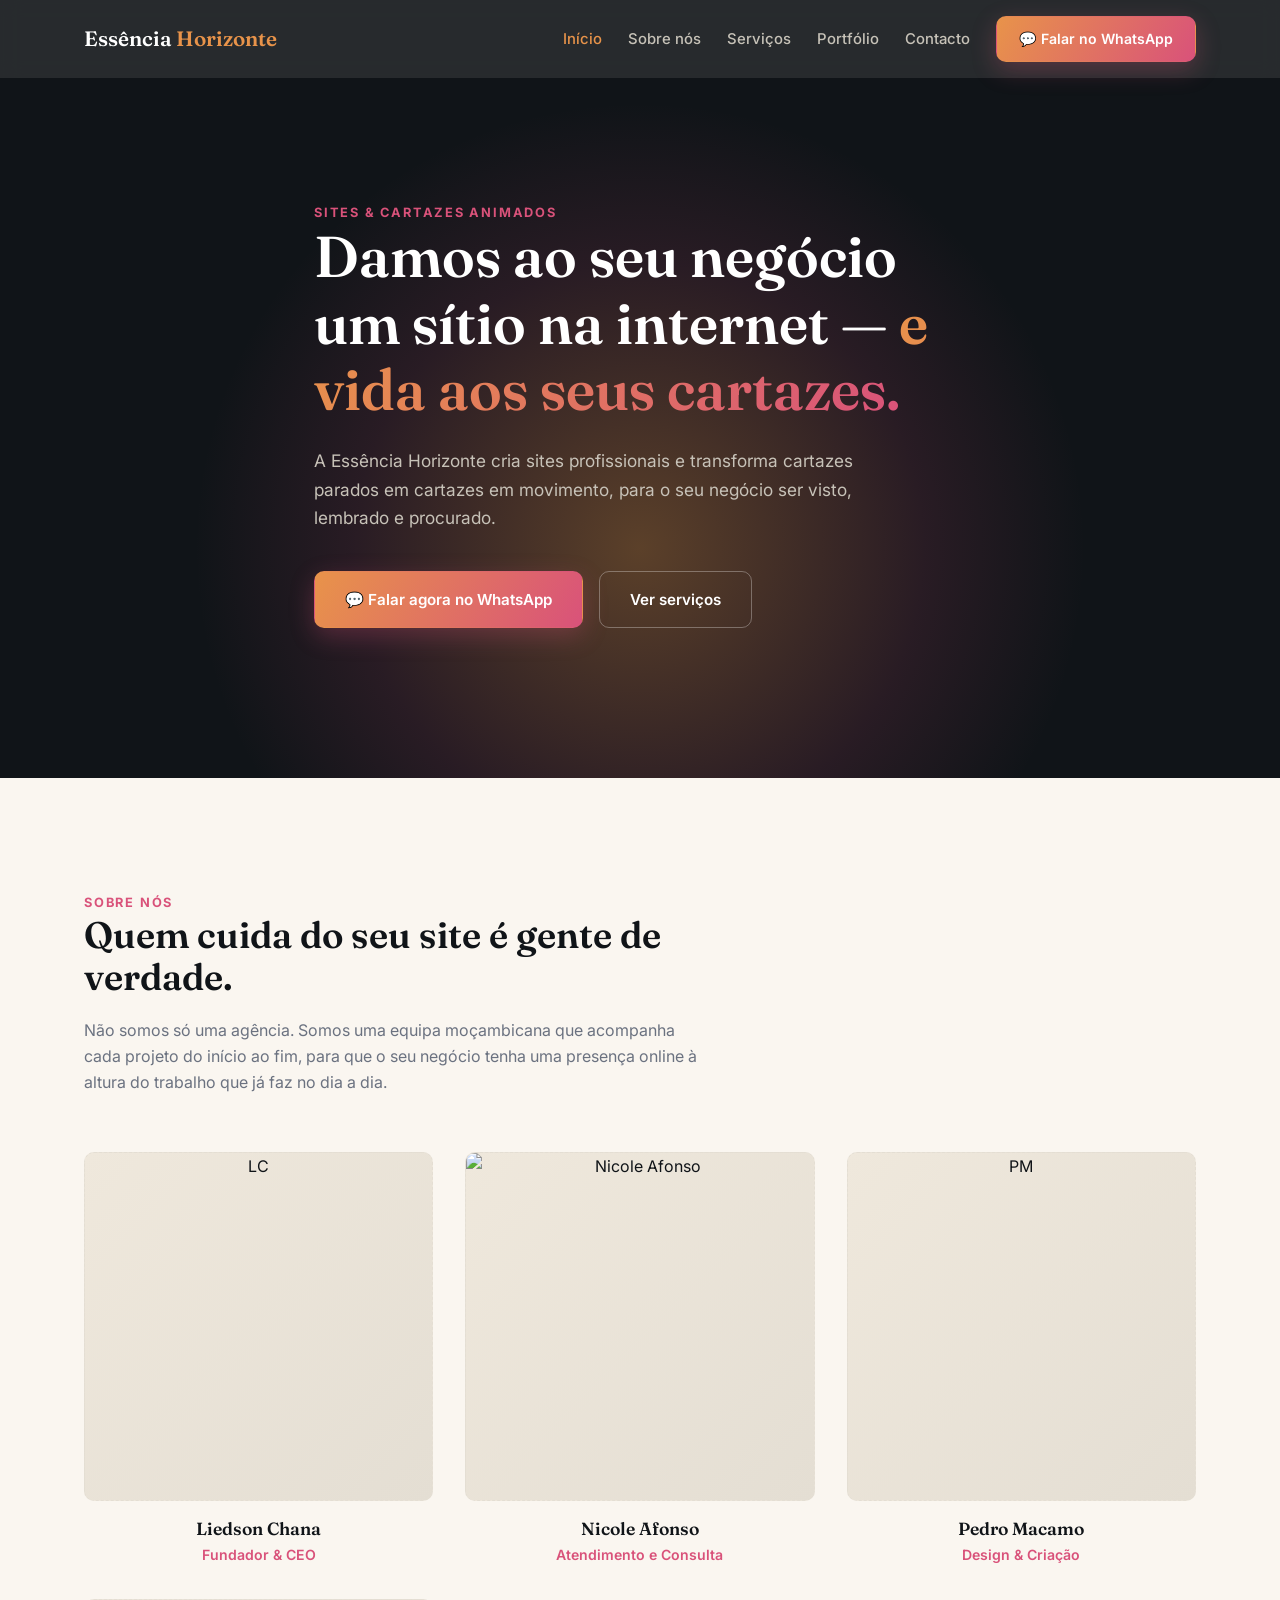
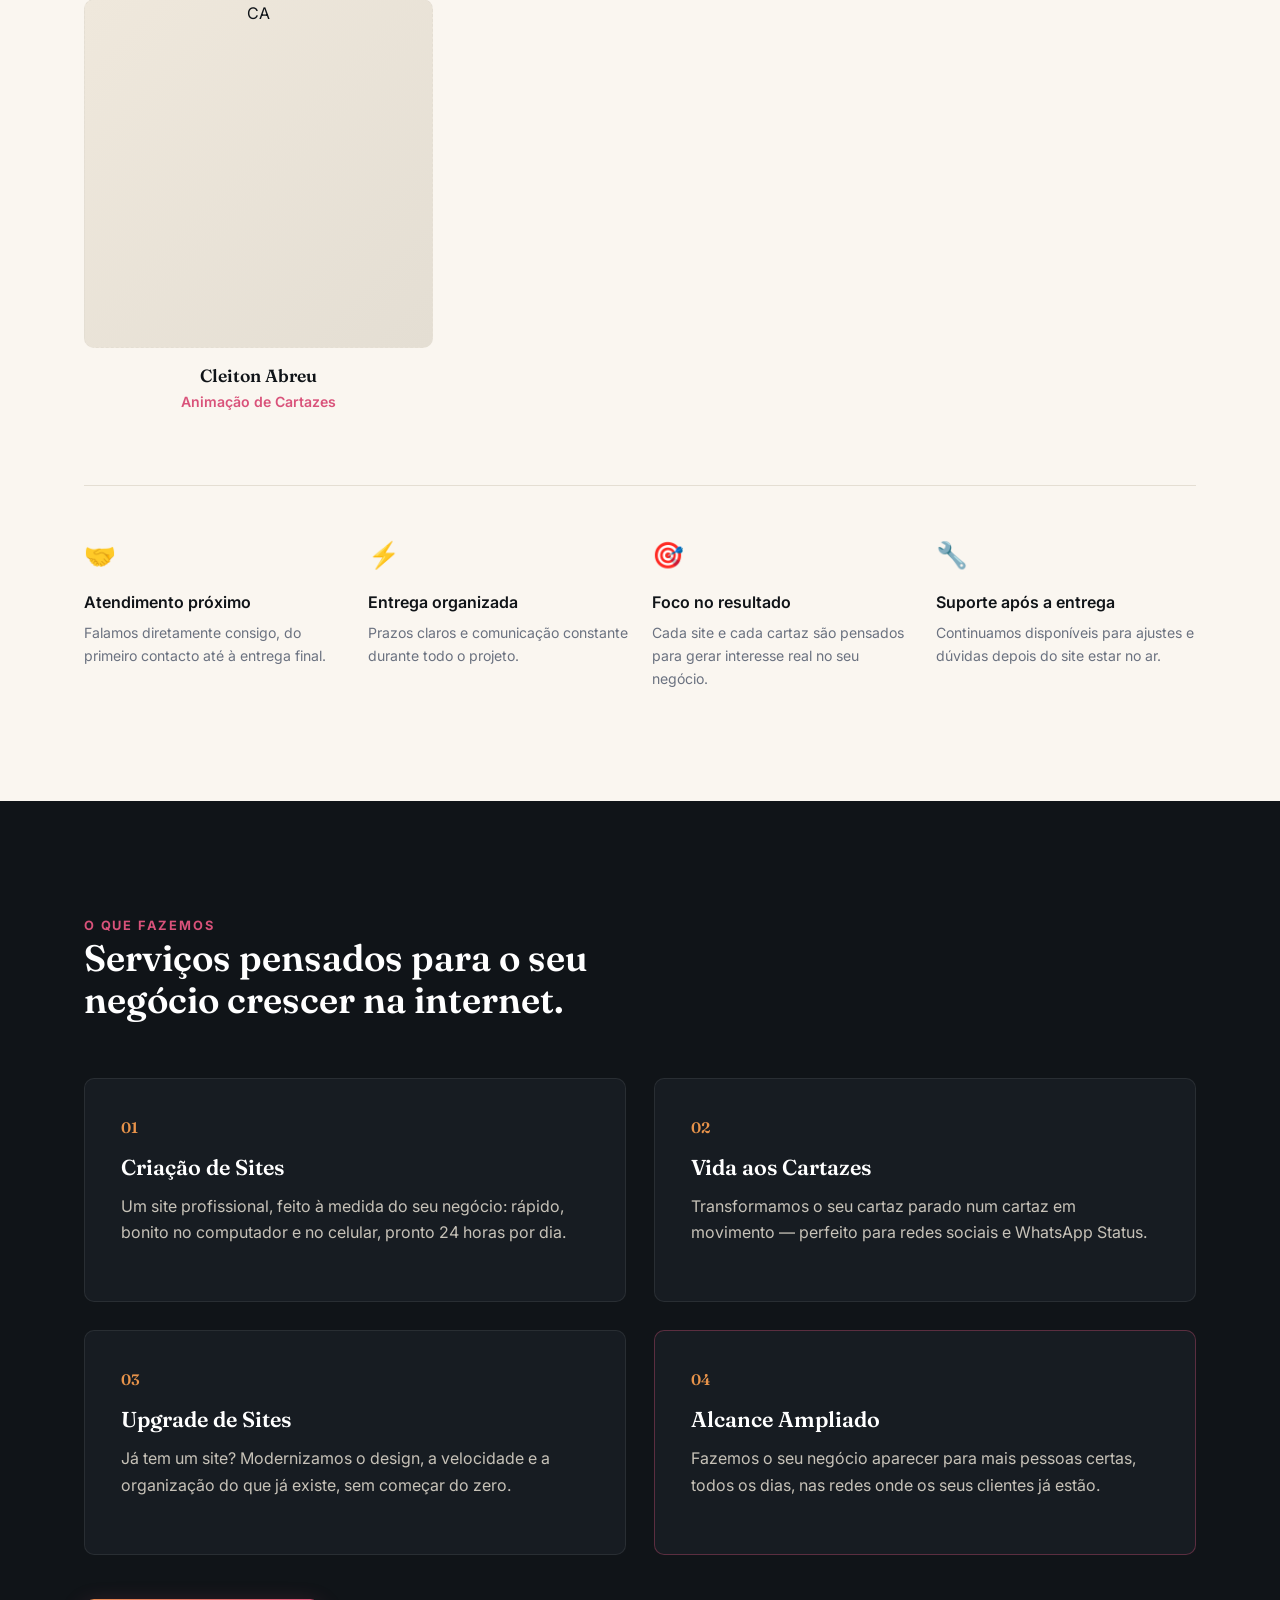
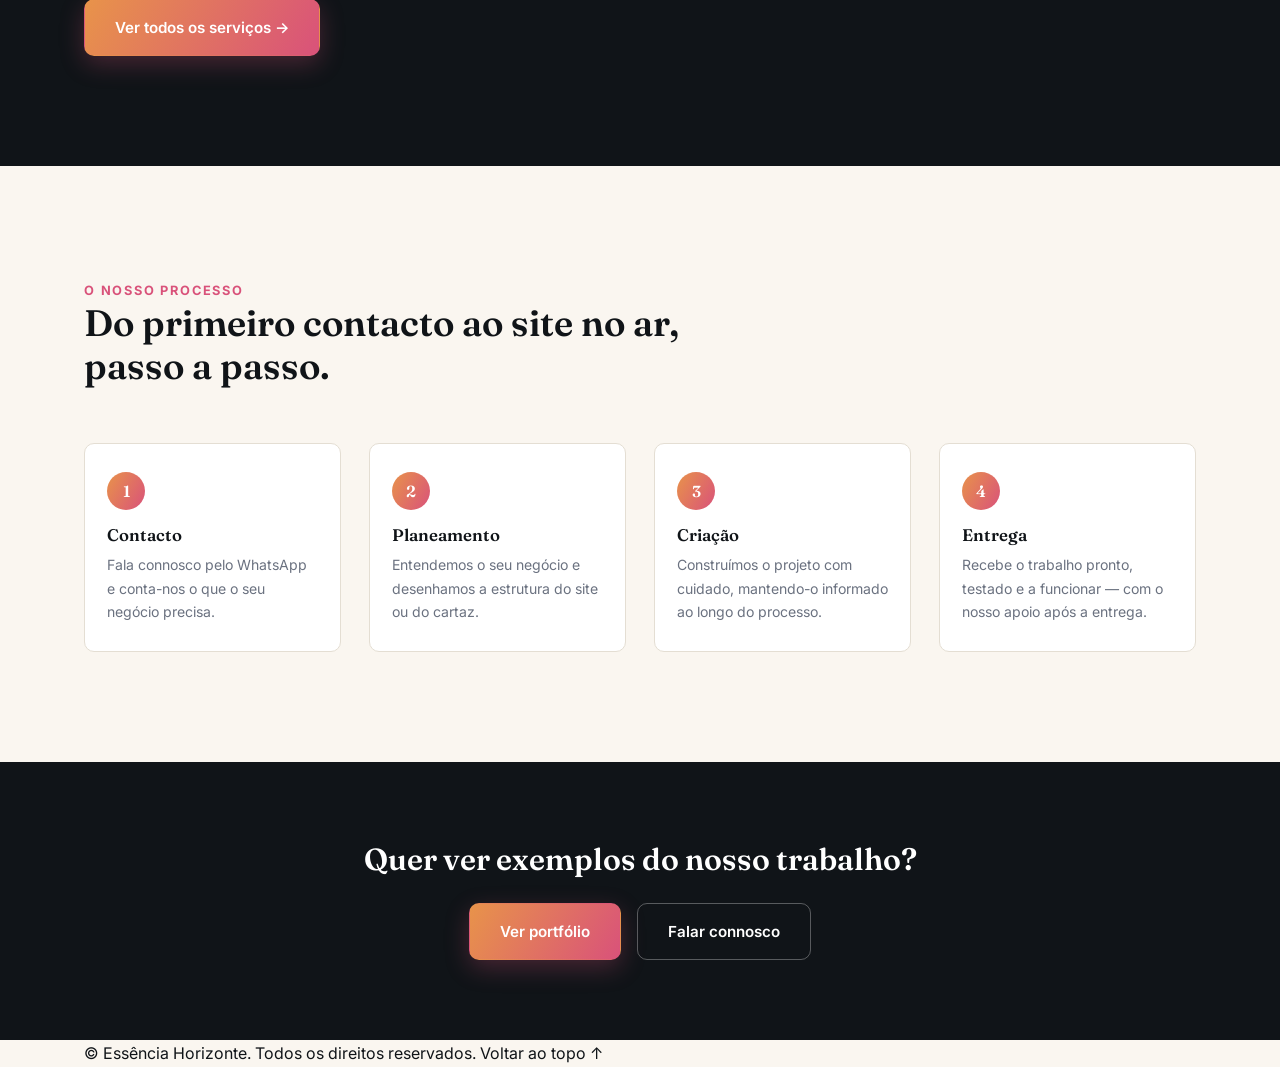
==== commit a6758de5: "Refactor index.html for improved structure and clarity" ====
--- a/index.html
+++ b/index.html
@@ -4,118 +4,96 @@
 <meta charset="UTF-8">
 <meta name="viewport" content="width=device-width, initial-scale=1.0">
 <title>Essência Horizonte — Sites que vendem, cartazes que ganham vida</title>
-<meta name="description" content="Essência Horizonte — Criação de sites profissionais e transformação de cartazes estáticos em cartazes animados. Moçambique.">
+<meta name="description" content="Essência Horizonte cria sites profissionais e transforma cartazes estáticos em cartazes animados, para negócios em Moçambique.">
+<meta name="robots" content="index, follow, noai, noimageai">
 <link rel="preconnect" href="https://fonts.googleapis.com">
 <link rel="preconnect" href="https://fonts.gstatic.com" crossorigin>
 <link href="https://fonts.googleapis.com/css2?family=Fraunces:opsz,wght@9..144,500;9..144,600&family=Inter:wght@400;500;600;700&display=swap" rel="stylesheet">
 <link rel="stylesheet" href="style.css">
 </head>
-<body>
+<body id="topo">
 
-<div class="boas-vindas" id="boasVindas">
-  <span>👋 Bem-vindo(a) à <strong>Essência Horizonte</strong></span>
-  <button class="boas-vindas-fechar" id="fecharBoasVindas" aria-label="Fechar mensagem">✕</button>
-</div>
+<!-- Site e conteúdo propriedade da Essência Horizonte. Cópia ou reconstrução automática não autorizada. -->
 
-<div class="pesquisa-overlay" id="pesquisaOverlay">
-  <div class="pesquisa-caixa">
-    <div class="pesquisa-input-linha">
-      <span aria-hidden="true">🔍</span>
-      <input type="text" id="pesquisaInput" placeholder="Pesquisar no site... ex: preços, cartazes, contacto">
-      <button class="pesquisa-fechar" id="fecharPesquisa" aria-label="Fechar pesquisa">✕</button>
-    </div>
-    <p class="pesquisa-etiqueta">Pesquisas frequentes</p>
-    <ul class="pesquisa-lista" id="pesquisaLista"></ul>
-  </div>
-</div>
-
-<header class="site-header" id="topo">
+<header class="site-header">
   <div class="container header-inner">
-    <a href="index.html" class="logo">Essência <span>Horizonte</span></a>
-    <div class="header-acoes">
-      <button class="icone-pesquisa" id="abrirPesquisa" aria-label="Abrir pesquisa">🔍</button>
-      <button class="menu-toggle" id="menuToggle" aria-label="Abrir menu" aria-expanded="false">
-        <span></span><span></span><span></span>
-      </button>
-    </div>
-    <nav class="main-nav" id="mainNav">
+    <a class="logo" href="index.html">Essência <span>Horizonte</span></a>
+    <nav class="main-nav" id="main-nav">
       <a href="index.html" class="ativo">Início</a>
       <a href="index.html#sobre">Sobre nós</a>
       <a href="servicos.html">Serviços</a>
       <a href="portfolio.html">Portfólio</a>
       <a href="contacto.html">Contacto</a>
-      <a href="#" class="btn btn-primary btn-nav whatsapp-link" target="_blank" rel="noopener">Falar no WhatsApp</a>
+      <a class="btn btn-primary btn-nav" href="https://wa.me/258868421741" target="_blank" rel="noopener">💬 Falar no WhatsApp</a>
     </nav>
+    <button class="menu-toggle" id="menu-toggle" aria-label="Abrir menu" aria-expanded="false" aria-controls="main-nav">
+      <span></span><span></span><span></span>
+    </button>
   </div>
 </header>
 
 <main>
 
-  <section class="hero" id="inicio">
+  <section class="hero">
     <div class="hero-glow" aria-hidden="true"></div>
     <div class="container hero-inner">
-      <p class="eyebrow">Sites &amp; Cartazes Animados</p>
-      <h1>Damos ao seu negócio<br>um sítio na internet —<br><span class="highlight">e vida aos seus cartazes.</span></h1>
+      <span class="eyebrow">Sites &amp; Cartazes Animados</span>
+      <h1>Damos ao seu negócio um sítio na internet — <span class="highlight">e vida aos seus cartazes.</span></h1>
       <p class="hero-lead">A Essência Horizonte cria sites profissionais e transforma cartazes parados em cartazes em movimento, para o seu negócio ser visto, lembrado e procurado.</p>
       <div class="hero-actions">
-        <a href="#" class="btn btn-primary whatsapp-link" target="_blank" rel="noopener">💬 Falar agora no WhatsApp</a>
-        <a href="servicos.html" class="btn btn-ghost">Ver serviços</a>
+        <a class="btn btn-primary" href="https://wa.me/258868421741" target="_blank" rel="noopener">💬 Falar agora no WhatsApp</a>
+        <a class="btn btn-ghost" href="servicos.html">Ver serviços</a>
       </div>
     </div>
   </section>
 
-  <!-- Sobre nós — secção completa (como no site de referência, dentro da Home) -->
   <section class="sobre" id="sobre">
     <div class="container">
-      <p class="eyebrow">Sobre nós</p>
-      <h2>Quem cuida do seu site, é gente de verdade.</h2>
+      <span class="eyebrow">Sobre nós</span>
+      <h2>Quem cuida do seu site é gente de verdade.</h2>
       <p class="sobre-intro">Não somos só uma agência. Somos uma equipa moçambicana que acompanha cada projeto do início ao fim, para que o seu negócio tenha uma presença online à altura do trabalho que já faz no dia a dia.</p>
 
       <div class="equipa-grid">
         <div class="pessoa-card">
-          <div class="foto-frame">
-            <img src="images/fundador.jpg" alt="Liedson Chana, fundador da Essência Horizonte" onerror="this.parentElement.classList.add('sem-foto')">
-            <span class="foto-placeholder-texto">Coloque aqui a sua foto<br><small>images/fundador.jpg</small></span>
-          </div>
+          <div class="foto-frame sem-foto"><span class="foto-iniciais">LC</span></div>
           <h3>Liedson Chana</h3>
-          <p class="pessoa-cargo">Fundador &mdash; Direção &amp; Atendimento</p>
+          <div class="pessoa-cargo">Fundador &amp; CEO</div>
         </div>
         <div class="pessoa-card">
-          <div class="foto-frame">
-            <img src="images/equipa-1.jpg" alt="Membro da equipa Essência Horizonte" onerror="this.parentElement.classList.add('sem-foto')">
-            <span class="foto-placeholder-texto">Coloque aqui a foto<br><small>images/equipa-1.jpg</small></span>
-          </div>
-          <h3>Pedro Macamo</h3>
-          <p class="pessoa-cargo">Design &amp; Criação</p>
+          <div class="foto-frame"><img src="images/nicole-afonso.jpg" alt="Nicole Afonso" data-protegida></div>
+          <h3>Nicole Afonso</h3>
+          <div class="pessoa-cargo">Atendimento e Consulta</div>
         </div>
         <div class="pessoa-card">
-          <div class="foto-frame">
-            <img src="images/equipa-2.jpg" alt="Membro da equipa Essência Horizonte" onerror="this.parentElement.classList.add('sem-foto')">
-            <span class="foto-placeholder-texto">Coloque aqui a foto<br><small>images/equipa-2.jpg</small></span>
-          </div>
+          <div class="foto-frame sem-foto"><span class="foto-iniciais">PM</span></div>
+          <h3>Pedro Macamo</h3>
+          <div class="pessoa-cargo">Design &amp; Criação</div>
+        </div>
+        <div class="pessoa-card">
+          <div class="foto-frame sem-foto"><span class="foto-iniciais">CA</span></div>
           <h3>Cleiton Abreu</h3>
-          <p class="pessoa-cargo">Animação de Cartazes</p>
+          <div class="pessoa-cargo">Animação de Cartazes</div>
         </div>
       </div>
 
       <div class="valores-grid">
         <div class="valor-item">
-          <span class="valor-icone" aria-hidden="true">🤝</span>
+          <span class="valor-icone">🤝</span>
           <h4>Atendimento próximo</h4>
           <p>Falamos diretamente consigo, do primeiro contacto até à entrega final.</p>
         </div>
         <div class="valor-item">
-          <span class="valor-icone" aria-hidden="true">⚡</span>
+          <span class="valor-icone">⚡</span>
           <h4>Entrega organizada</h4>
           <p>Prazos claros e comunicação constante durante todo o projeto.</p>
         </div>
         <div class="valor-item">
-          <span class="valor-icone" aria-hidden="true">🎯</span>
+          <span class="valor-icone">🎯</span>
           <h4>Foco no resultado</h4>
           <p>Cada site e cada cartaz são pensados para gerar interesse real no seu negócio.</p>
         </div>
         <div class="valor-item">
-          <span class="valor-icone" aria-hidden="true">🔧</span>
+          <span class="valor-icone">🔧</span>
           <h4>Suporte após a entrega</h4>
           <p>Continuamos disponíveis para ajustes e dúvidas depois do site estar no ar.</p>
         </div>
@@ -123,87 +101,70 @@
     </div>
   </section>
 
-  <!-- Resumo "Serviços" — versão curta, com link para a página completa -->
-  <section class="servicos" id="servicos">
+  <section class="servicos">
     <div class="container">
-      <p class="eyebrow">O que fazemos</p>
-      <h2>Dois serviços. Um só objetivo: fazer o seu negócio destacar-se.</h2>
-
+      <span class="eyebrow">O que fazemos</span>
+      <h2>Serviços pensados para o seu negócio crescer na internet.</h2>
       <div class="servicos-grid">
-        <article class="servico-card">
+        <div class="servico-card">
           <div class="servico-numero">01</div>
           <h3>Criação de Sites</h3>
           <p>Um site profissional, feito à medida do seu negócio: rápido, bonito no computador e no celular, pronto 24 horas por dia.</p>
-          <a href="servicos.html" class="link-saber-mais">Saber mais →</a>
-        </article>
-
-        <article class="servico-card servico-destaque">
+        </div>
+        <div class="servico-card">
           <div class="servico-numero">02</div>
           <h3>Vida aos Cartazes</h3>
           <p>Transformamos o seu cartaz parado num cartaz em movimento — perfeito para redes sociais e WhatsApp Status.</p>
-          <a href="servicos.html" class="link-saber-mais">Saber mais →</a>
-        </article>
+        </div>
+        <div class="servico-card">
+          <div class="servico-numero">03</div>
+          <h3>Upgrade de Sites</h3>
+          <p>Já tem um site? Modernizamos o design, a velocidade e a organização do que já existe, sem começar do zero.</p>
+        </div>
+        <div class="servico-card servico-destaque">
+          <div class="servico-numero">04</div>
+          <h3>Alcance Ampliado</h3>
+          <p>Fazemos o seu negócio aparecer para mais pessoas certas, todos os dias, nas redes onde os seus clientes já estão.</p>
+        </div>
+      </div>
+      <div class="hero-actions" style="margin-top:44px;">
+        <a class="btn btn-primary" href="servicos.html">Ver todos os serviços →</a>
       </div>
     </div>
   </section>
 
-  <section class="como-funciona" id="como-funciona">
+  <section class="como-funciona">
     <div class="container">
-      <p class="eyebrow">O nosso processo</p>
+      <span class="eyebrow">O nosso processo</span>
       <h2>Do primeiro contacto ao site no ar, passo a passo.</h2>
       <div class="passos-grid">
-        <div class="passo-item">
-          <span class="passo-numero">1</span>
-          <h3>Contacto</h3>
-          <p>Fala connosco pelo WhatsApp e conta-nos o que o seu negócio precisa.</p>
-        </div>
-        <div class="passo-item">
-          <span class="passo-numero">2</span>
-          <h3>Planeamento</h3>
-          <p>Entendemos o seu negócio e desenhamos a estrutura do site ou do cartaz.</p>
-        </div>
-        <div class="passo-item">
-          <span class="passo-numero">3</span>
-          <h3>Criação</h3>
-          <p>Construímos o projeto com cuidado, mantendo-o informado ao longo do processo.</p>
-        </div>
-        <div class="passo-item">
-          <span class="passo-numero">4</span>
-          <h3>Entrega</h3>
-          <p>Recebe o trabalho pronto, testado e a funcionar — com o nosso apoio após a entrega.</p>
-        </div>
+        <div class="passo-item"><div class="passo-numero">1</div><h3>Contacto</h3><p>Fala connosco pelo WhatsApp e conta-nos o que o seu negócio precisa.</p></div>
+        <div class="passo-item"><div class="passo-numero">2</div><h3>Planeamento</h3><p>Entendemos o seu negócio e desenhamos a estrutura do site ou do cartaz.</p></div>
+        <div class="passo-item"><div class="passo-numero">3</div><h3>Criação</h3><p>Construímos o projeto com cuidado, mantendo-o informado ao longo do processo.</p></div>
+        <div class="passo-item"><div class="passo-numero">4</div><h3>Entrega</h3><p>Recebe o trabalho pronto, testado e a funcionar — com o nosso apoio após a entrega.</p></div>
       </div>
     </div>
   </section>
 
-  <section class="brevemente" id="brevemente">
-    <div class="container brevemente-inner">
-      <span class="brevemente-badge">Brevemente</span>
-      <h2>Estamos a preparar novos serviços.</h2>
-      <p>Em breve vamos abrir mais formas de ajudar o seu negócio a crescer na internet. Entre em contacto para ser dos primeiros a saber.</p>
-    </div>
-  </section>
-
-  <!-- Chamada final para o Portfólio e Contacto -->
   <section class="cta-final">
     <div class="container cta-final-inner">
       <h2>Quer ver exemplos do nosso trabalho?</h2>
       <div class="cta-final-actions">
-        <a href="portfolio.html" class="btn btn-ghost">Ver portfólio</a>
-        <a href="contacto.html" class="btn btn-primary">Falar connosco</a>
+        <a class="btn btn-primary" href="portfolio.html">Ver portfólio</a>
+        <a class="btn btn-ghost" href="contacto.html">Falar connosco</a>
       </div>
     </div>
   </section>
 
 </main>
 
-<footer class="site-footer">
-  <div class="container footer-inner">
-    <p>&copy; <span id="anoAtual"></span> Essência Horizonte. Todos os direitos reservados.</p>
-    <a href="#topo" class="voltar-topo">Voltar ao topo ↑</a>
+<footer class="rodape">
+  <div class="container rodape-inner">
+    <span>© <span data-ano></span> Essência Horizonte. Todos os direitos reservados.</span>
+    <a href="#topo">Voltar ao topo ↑</a>
   </div>
 </footer>
 
 <script src="script.js"></script>
 </body>
-</html>
+          </html>
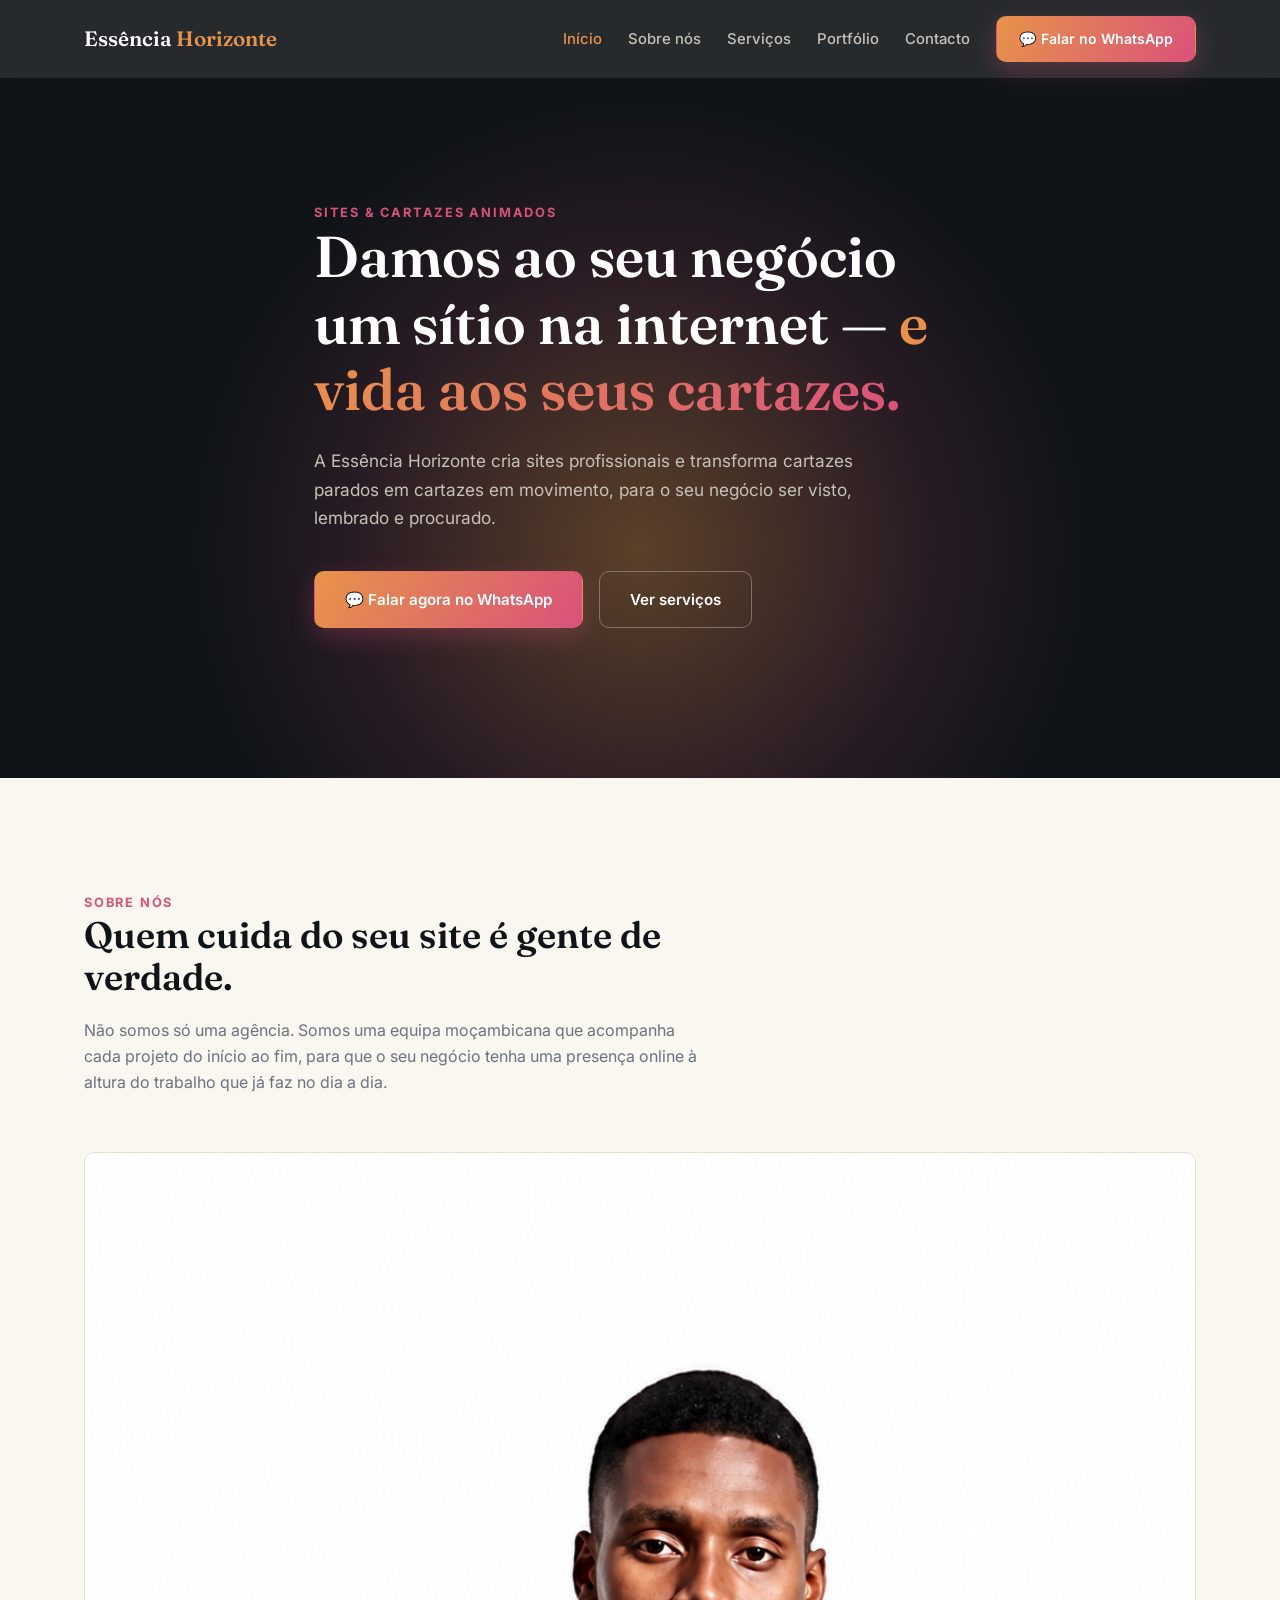
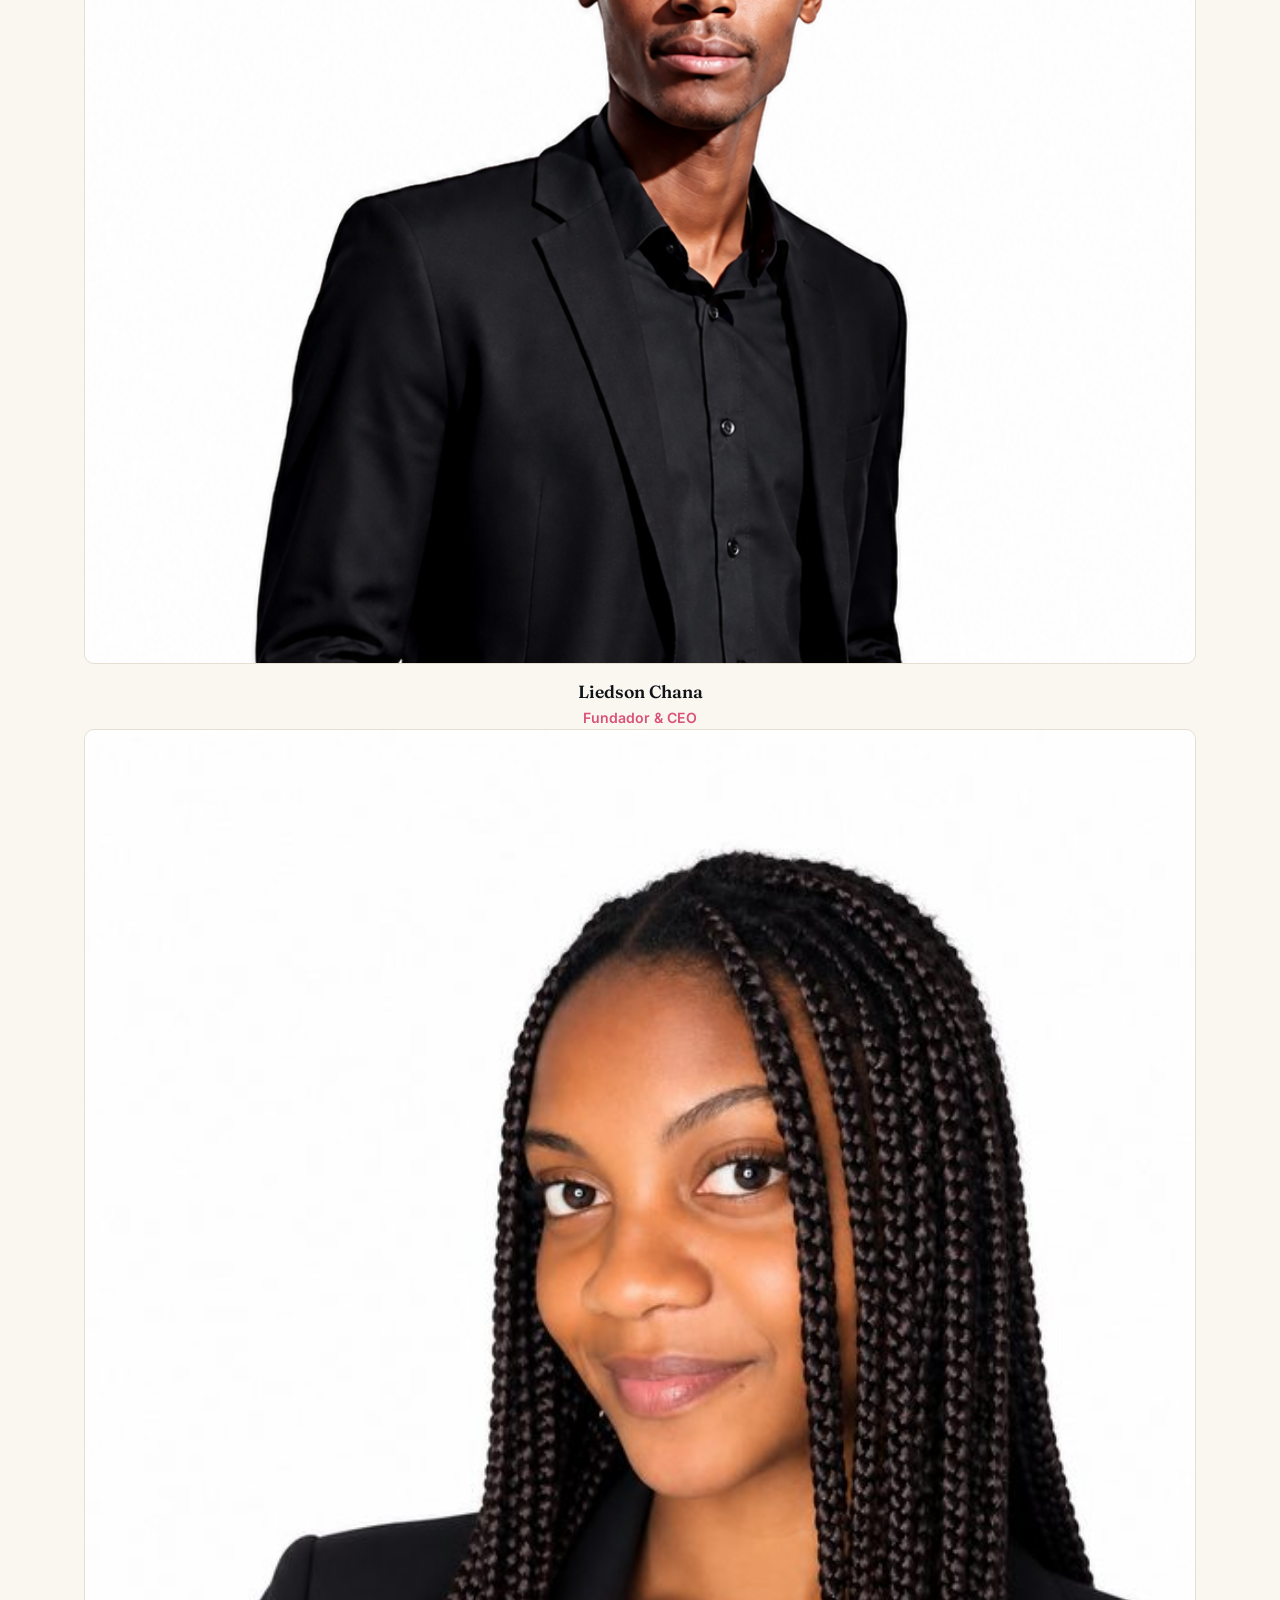
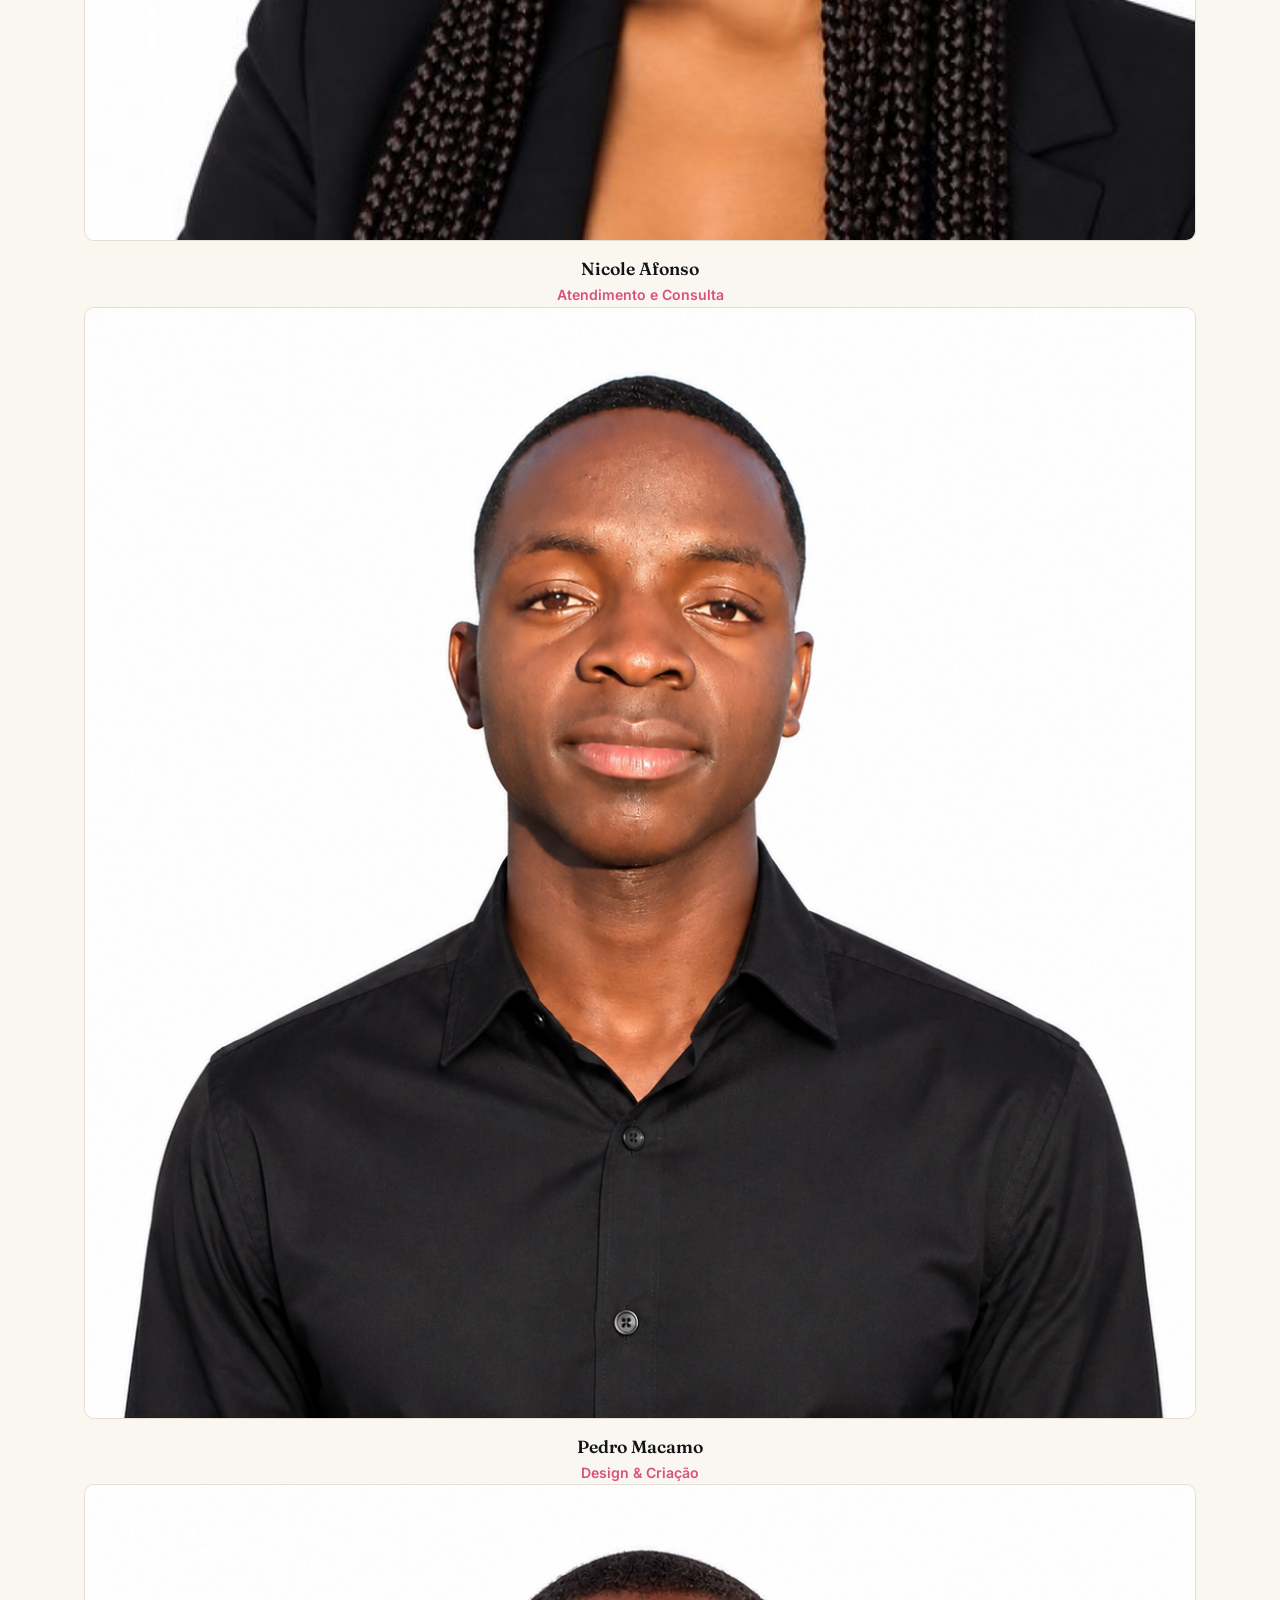
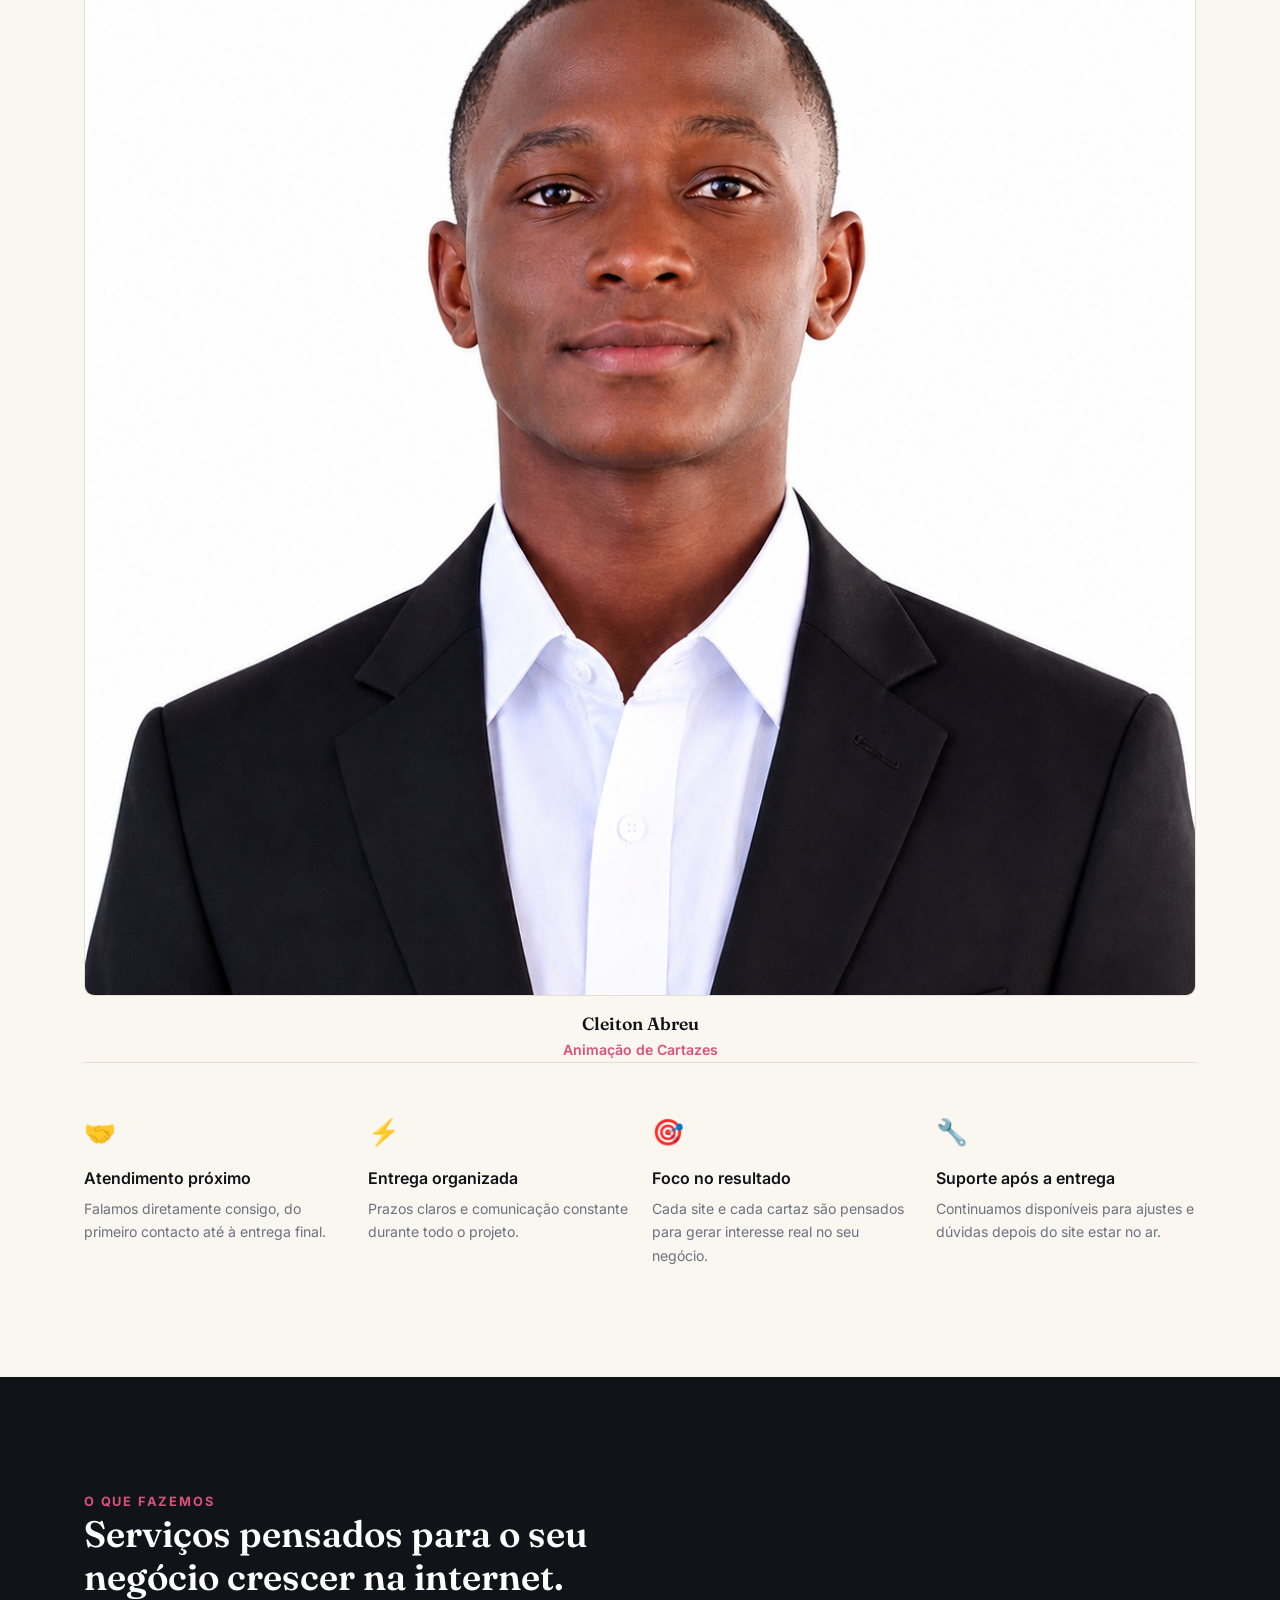
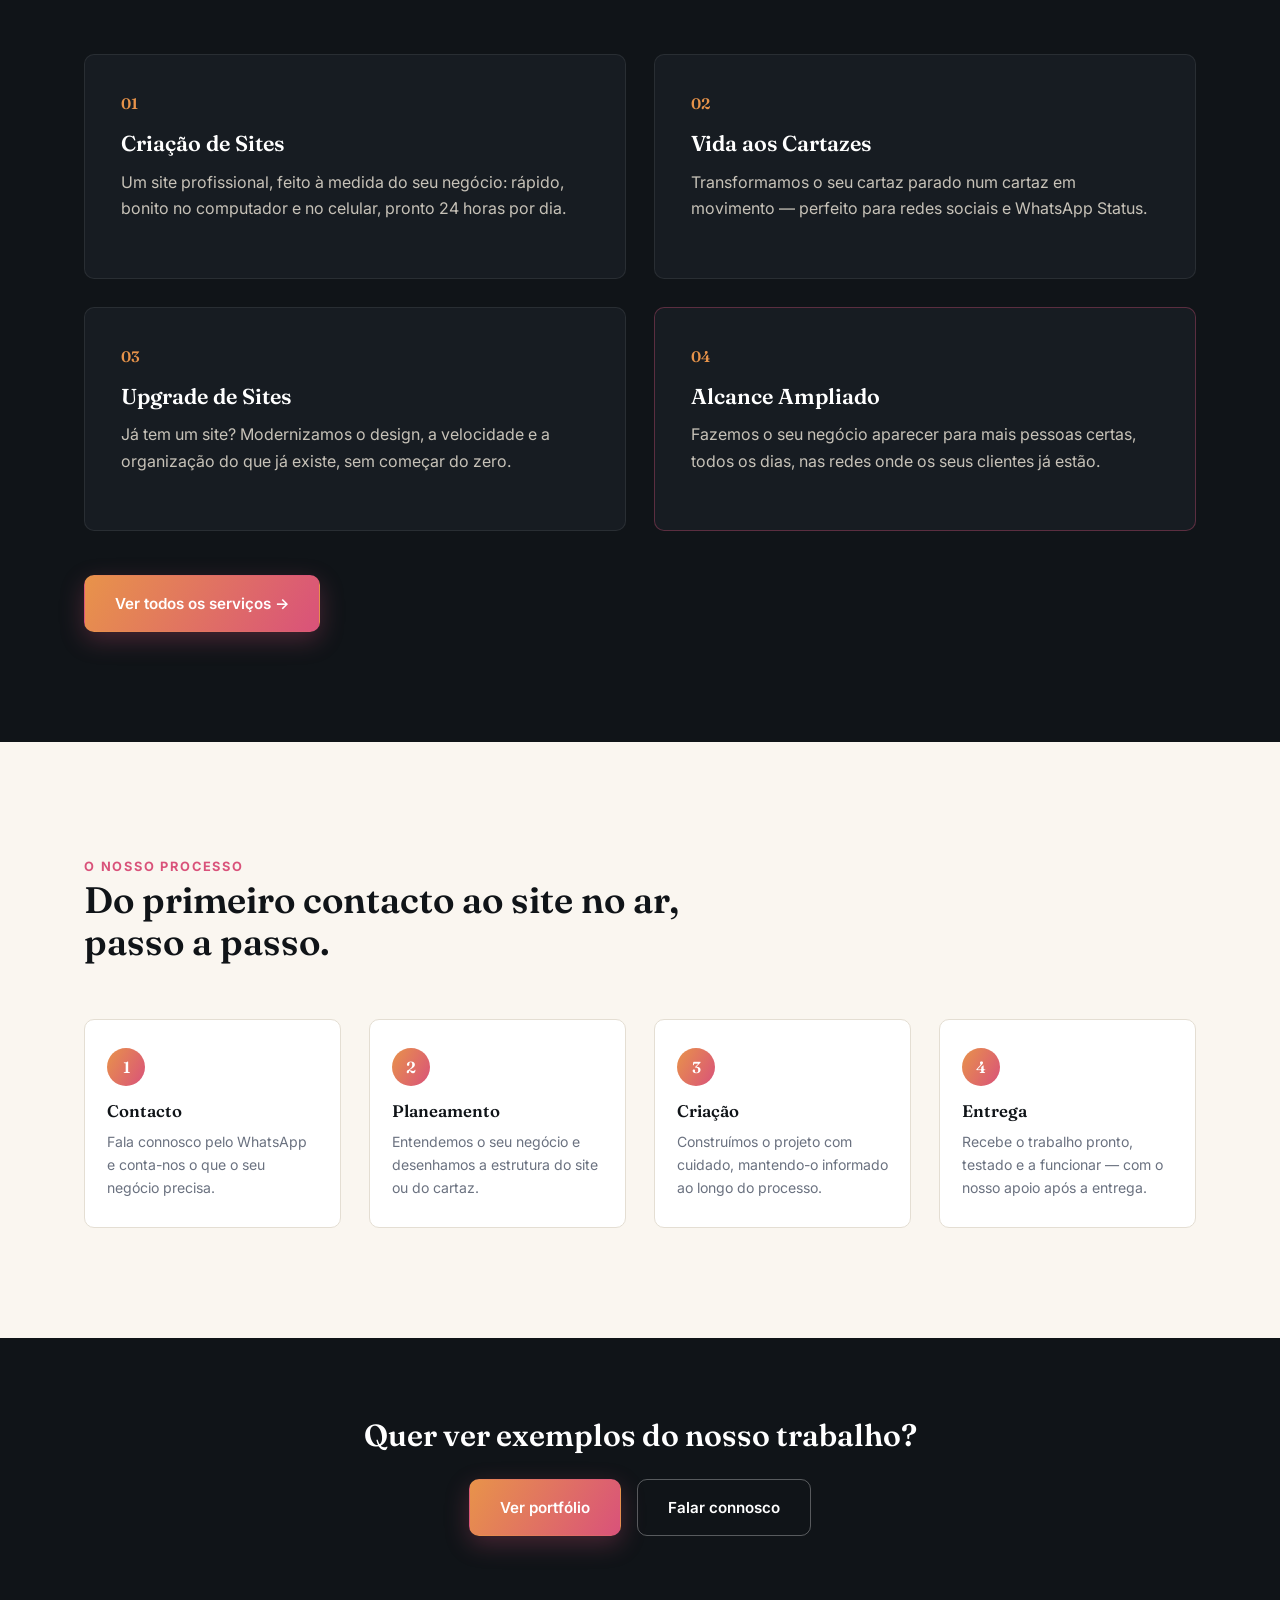
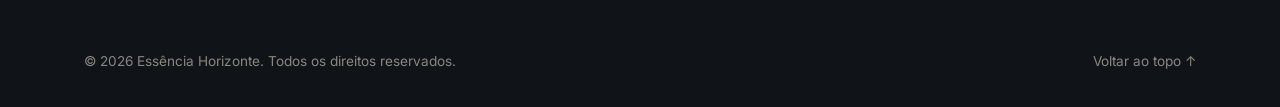
==== commit 5f3fd1d9: "Revise team member section with images Updated team member cards with images and details." ====
--- a/index.html
+++ b/index.html
@@ -53,28 +53,29 @@
       <h2>Quem cuida do seu site é gente de verdade.</h2>
       <p class="sobre-intro">Não somos só uma agência. Somos uma equipa moçambicana que acompanha cada projeto do início ao fim, para que o seu negócio tenha uma presença online à altura do trabalho que já faz no dia a dia.</p>
 
-      <div class="equipa-grid">
-        <div class="pessoa-card">
-          <div class="foto-frame sem-foto"><span class="foto-iniciais">LC</span></div>
-          <h3>Liedson Chana</h3>
-          <div class="pessoa-cargo">Fundador &amp; CEO</div>
-        </div>
-        <div class="pessoa-card">
-          <div class="foto-frame"><img src="images/nicole-afonso.jpg" alt="Nicole Afonso" data-protegida></div>
-          <h3>Nicole Afonso</h3>
-          <div class="pessoa-cargo">Atendimento e Consulta</div>
-        </div>
-        <div class="pessoa-card">
-          <div class="foto-frame sem-foto"><span class="foto-iniciais">PM</span></div>
-          <h3>Pedro Macamo</h3>
-          <div class="pessoa-cargo">Design &amp; Criação</div>
-        </div>
-        <div class="pessoa-card">
-          <div class="foto-frame sem-foto"><span class="foto-iniciais">CA</span></div>
-          <h3>Cleiton Abreu</h3>
-          <div class="pessoa-cargo">Animação de Cartazes</div>
-        </div>
-      </div>
+      <div class="pessoa-card">
+  <div class="foto-frame"><img src="images/fundador.jpg" alt="Liedson Chana" data-protegida></div>
+  <h3>Liedson Chana</h3>
+  <div class="pessoa-cargo">Fundador &amp; CEO</div>
+</div>
+
+<div class="pessoa-card">
+  <div class="foto-frame"><img src="images/nicole-afonso.jpg" alt="Nicole Afonso" data-protegida></div>
+  <h3>Nicole Afonso</h3>
+  <div class="pessoa-cargo">Atendimento e Consulta</div>
+</div>
+
+<div class="pessoa-card">
+  <div class="foto-frame"><img src="images/equipa-1.jpg" alt="Pedro Macamo" data-protegida></div>
+  <h3>Pedro Macamo</h3>
+  <div class="pessoa-cargo">Design &amp; Criação</div>
+</div>
+
+<div class="pessoa-card">
+  <div class="foto-frame"><img src="images/equipa-2.jpg" alt="Cleiton Abreu" data-protegida></div>
+  <h3>Cleiton Abreu</h3>
+  <div class="pessoa-cargo">Animação de Cartazes</div>
+</div>
 
       <div class="valores-grid">
         <div class="valor-item">
--- a/style.css
+++ b/style.css
@@ -1,33 +1,13 @@
 /* =====================================================================
    ESSÊNCIA HORIZONTE — style.css
-   -----------------------------------------------------------------
-   COMO ESTE FICHEIRO ESTÁ ORGANIZADO (lê isto primeiro):
-   1. Variáveis (:root)      → cores e fontes num só lugar
-   2. Base                   → estilos gerais do site
-   3. Botões
-   4. Boas-vindas e Pesquisa (novo)
-   5. Cabeçalho / Menu
-   6. Hero (secção inicial)
-   7. Sobre nós / Equipa / Valores
-   8. Serviços (+ animação "cartaz vivo")
-   9. Como funciona (novo)
-   10. Brevemente
-   11. Perguntas frequentes (novo)
-   12. Contacto
-   13. Rodapé
-   14. Responsivo (celular)
    ===================================================================== */
 
-
-/* ---------------------------------------------------------------
-   1. VARIÁVEIS — as mesmas cores de sempre, mude aqui se quiser
-   --------------------------------------------------------------- */
 :root {
-  --tinta: #101418;          /* fundo escuro principal */
-  --tinta-2: #171C22;        /* fundo escuro secundário (cartões) */
-  --ambar: #E8934A;          /* laranja "nascer do sol" */
-  --rosa: #D9527A;           /* rosa "pôr do sol" */
-  --papel: #FAF6F0;          /* fundo claro (secções) */
+  --tinta: #101418;
+  --tinta-2: #171C22;
+  --ambar: #E8934A;
+  --rosa: #D9527A;
+  --papel: #FAF6F0;
   --branco: #FFFFFF;
   --cinza-texto: #6B7280;
   --cinza-linha: #E4DED3;
@@ -40,9 +20,7 @@
   --transicao: 0.25s ease;
 }
 
-/* ---------------------------------------------------------------
-   2. BASE
-   --------------------------------------------------------------- */
+/* Base */
 * { box-sizing: border-box; margin: 0; padding: 0; }
 html { scroll-behavior: smooth; overflow-x: hidden; }
 
@@ -56,16 +34,11 @@
   width: 100%;
 }
 
-.container {
-  width: 100%;
-  max-width: 1160px;
-  margin: 0 auto;
-  padding: 0 24px;
-}
+.container { width: 100%; max-width: 1160px; margin: 0 auto; padding: 0 24px; }
 
 h1, h2, h3 { font-family: var(--fonte-titulo); line-height: 1.15; }
-
 a { color: inherit; text-decoration: none; }
+img { max-width: 100%; display: block; }
 
 .eyebrow {
   font-size: 0.8rem;
@@ -81,9 +54,11 @@
   outline-offset: 3px;
 }
 
-/* ---------------------------------------------------------------
-   3. BOTÕES
-   --------------------------------------------------------------- */
+@media (prefers-reduced-motion: reduce) {
+  * { animation-duration: 0.001ms !important; transition-duration: 0.001ms !important; }
+}
+
+/* Botões */
 .btn {
   display: inline-flex;
   align-items: center;
@@ -112,6 +87,13 @@
 }
 .btn-ghost:hover { border-color: var(--ambar); color: var(--ambar); }
 
+.btn-ghost-claro {
+  background: transparent;
+  border-color: var(--cinza-linha);
+  color: var(--tinta);
+}
+.btn-ghost-claro:hover { border-color: var(--rosa); color: var(--rosa); }
+
 .btn-whatsapp {
   background: var(--whatsapp);
   color: var(--branco);
@@ -124,134 +106,7 @@
 
 .btn-nav { padding: 10px 22px; font-size: 0.88rem; }
 
-/* ---------------------------------------------------------------
-   4. BOAS-VINDAS E PESQUISA (novo)
-   --------------------------------------------------------------- */
-
-/* Faixa de boas-vindas no topo, desaparece sozinha */
-.boas-vindas {
-  position: fixed;
-  top: 14px;
-  left: 50%;
-  transform: translateX(-50%) translateY(-140%);
-  z-index: 300;
-  display: flex;
-  align-items: center;
-  gap: 14px;
-  background: var(--tinta);
-  color: var(--branco);
-  border: 1px solid rgba(232,147,74,0.4);
-  padding: 12px 18px;
-  border-radius: 999px;
-  font-size: 0.9rem;
-  font-weight: 500;
-  box-shadow: 0 10px 30px rgba(0,0,0,0.25);
-  transition: transform 0.5s ease;
-  max-width: calc(100vw - 32px);
-  white-space: normal;
-}
-.boas-vindas.mostrar { transform: translateX(-50%) translateY(0); }
-.boas-vindas strong { color: var(--ambar); }
-.boas-vindas-fechar {
-  background: none; border: none; color: #8A8680;
-  cursor: pointer; font-size: 0.9rem; line-height: 1;
-}
-.boas-vindas-fechar:hover { color: var(--branco); }
-
-/* Ícone de pesquisa no cabeçalho */
-.header-acoes { display: flex; align-items: center; gap: 12px; }
-.icone-pesquisa {
-  background: none;
-  border: 1px solid rgba(255,255,255,0.2);
-  color: var(--branco);
-  width: 38px; height: 38px;
-  border-radius: 50%;
-  cursor: pointer;
-  font-size: 0.95rem;
-  transition: border-color var(--transicao), transform var(--transicao);
-}
-.icone-pesquisa:hover { border-color: var(--ambar); transform: scale(1.05); }
-
-/* Caixa de pesquisa em ecrã cheio */
-.pesquisa-overlay {
-  position: fixed;
-  inset: 0;
-  z-index: 400;
-  background: rgba(16, 20, 24, 0.92);
-  backdrop-filter: blur(6px);
-  display: flex;
-  align-items: flex-start;
-  justify-content: center;
-  padding: 90px 20px;
-  opacity: 0;
-  pointer-events: none;
-  transition: opacity var(--transicao);
-}
-.pesquisa-overlay.aberta { opacity: 1; pointer-events: auto; }
-
-.pesquisa-caixa {
-  width: 100%;
-  max-width: 560px;
-  background: var(--tinta-2);
-  border: 1px solid rgba(255,255,255,0.08);
-  border-radius: var(--raio);
-  padding: 22px;
-}
-
-.pesquisa-input-linha {
-  display: flex;
-  align-items: center;
-  gap: 12px;
-  border-bottom: 1px solid rgba(255,255,255,0.12);
-  padding-bottom: 16px;
-  margin-bottom: 16px;
-}
-.pesquisa-input-linha input {
-  flex: 1;
-  background: none;
-  border: none;
-  outline: none;
-  color: var(--branco);
-  font-size: 1.05rem;
-  font-family: var(--fonte-texto);
-}
-.pesquisa-input-linha input::placeholder { color: #6B7280; }
-.pesquisa-fechar {
-  background: none; border: none; color: #8A8680;
-  cursor: pointer; font-size: 1rem;
-}
-.pesquisa-fechar:hover { color: var(--branco); }
-
-.pesquisa-etiqueta {
-  font-size: 0.75rem;
-  font-weight: 700;
-  letter-spacing: 0.1em;
-  text-transform: uppercase;
-  color: var(--ambar);
-  margin-bottom: 10px;
-}
-
-.pesquisa-lista { list-style: none; display: flex; flex-direction: column; gap: 4px; }
-.pesquisa-item {
-  display: flex;
-  align-items: center;
-  gap: 10px;
-  padding: 12px 10px;
-  border-radius: 8px;
-  color: #C7C2B8;
-  font-size: 0.95rem;
-  cursor: pointer;
-  transition: background var(--transicao), color var(--transicao);
-}
-.pesquisa-item:hover, .pesquisa-item.ativo {
-  background: rgba(232,147,74,0.12);
-  color: var(--branco);
-}
-.pesquisa-item .pesquisa-item-icone { color: var(--ambar); }
-
-/* ---------------------------------------------------------------
-   5. CABEÇALHO / MENU
-   --------------------------------------------------------------- */
+/* Cabeçalho / Menu */
 .site-header {
   position: sticky;
   top: 0;
@@ -260,96 +115,14 @@
   backdrop-filter: blur(10px);
 }
 
-.header-inner {
-  display: flex;
-  align-items: center;
-  justify-content: space-between;
-  height: 78px;
-}
-
-.logo {
-  font-family: var(--fonte-titulo);
-  font-size: 1.3rem;
-  font-weight: 600;
-  color: var(--branco);
-}
+.header-inner { display: flex; align-items: center; justify-content: space-between; height: 78px; }
+
+.logo { font-family: var(--fonte-titulo); font-size: 1.3rem; font-weight: 600; color: var(--branco); }
 .logo span { color: var(--ambar); }
 
 .main-nav { display: flex; align-items: center; gap: 26px; }
-.main-nav a:not(.btn) {
-  color: #C7C2B8;
-  font-size: 0.93rem;
-  font-weight: 500;
-  transition: color var(--transicao);
-  white-space: nowrap;
-}
-.main-nav a:not(.btn):hover { color: var(--ambar); }
-.main-nav a.ativo { color: var(--ambar); }
-
-/* Link "Saber mais" / "Conhecer a equipa" — usado em vários teasers */
-.link-saber-mais {
-  display: inline-block;
-  color: var(--rosa);
-  font-size: 0.9rem;
-  font-weight: 600;
-  margin-top: 4px;
-  transition: color var(--transicao);
-}
-.link-saber-mais:hover { color: var(--ambar); }
-
-/* Cabeçalho simples usado no topo das páginas internas (Sobre, Serviços, Portfólio, Contacto) */
-.pagina-hero {
-  background: var(--tinta);
-  color: var(--branco);
-  padding: 100px 0 64px;
-}
-.pagina-hero h1 { font-size: clamp(1.8rem, 4vw, 2.6rem); font-weight: 600; margin-bottom: 16px; max-width: 720px; }
-.pagina-hero-lead { color: #C7C2B8; max-width: 560px; font-size: 1rem; }
-
-/* Teaser "Sobre nós" na página inicial */
-.sobre-teaser { padding: 100px 0; }
-.sobre-teaser-grid { display: grid; grid-template-columns: 280px 1fr; gap: 48px; align-items: center; }
-.foto-frame-pequena { max-width: 280px; }
-.sobre-teaser-texto { color: var(--cinza-texto); margin-bottom: 14px; max-width: 480px; }
-
-/* Chamada final de ação, repetida no fim de cada página */
-.cta-final {
-  background: var(--tinta);
-  color: var(--branco);
-  padding: 80px 0;
-  text-align: center;
-}
-.cta-final-inner h2 { font-size: clamp(1.4rem, 3vw, 1.9rem); font-weight: 600; margin-bottom: 26px; }
-.cta-final-actions { display: flex; gap: 16px; justify-content: center; flex-wrap: wrap; }
-
-/* Página Portfólio */
-.portfolio { padding: 90px 0 60px; }
-.portfolio-grid { display: grid; grid-template-columns: repeat(3, 1fr); gap: 28px; margin-bottom: 28px; }
-.portfolio-card {
-  display: block;
-  background: var(--tinta);
-  color: var(--branco);
-  border: 1px solid rgba(255,255,255,0.08);
-  border-radius: var(--raio);
-  padding: 30px 26px;
-  transition: transform var(--transicao), border-color var(--transicao);
-}
-.portfolio-card:hover { transform: translateY(-4px); border-color: rgba(232,147,74,0.4); }
-.portfolio-tag {
-  display: inline-block;
-  background: rgba(232,147,74,0.15);
-  color: var(--ambar);
-  font-size: 0.72rem;
-  font-weight: 700;
-  letter-spacing: 0.08em;
-  text-transform: uppercase;
-  padding: 4px 12px;
-  border-radius: 999px;
-  margin-bottom: 16px;
-}
-.portfolio-card h3 { font-size: 1.2rem; font-weight: 600; margin-bottom: 10px; }
-.portfolio-card p { color: #C7C2B8; font-size: 0.9rem; margin-bottom: 16px; }
-.portfolio-nota { color: var(--cinza-texto); font-size: 0.85rem; }
+.main-nav a:not(.btn) { color: #C7C2B8; font-size: 0.93rem; font-weight: 500; transition: color var(--transicao); white-space: nowrap; }
+.main-nav a:not(.btn):hover, .main-nav a.ativo { color: var(--ambar); }
 
 .menu-toggle {
   display: none;
@@ -359,33 +132,24 @@
   width: 32px; height: 32px;
   background: none; border: none; cursor: pointer;
 }
-.menu-toggle span {
-  display: block; height: 2px; width: 100%;
-  background: var(--branco);
-  transition: transform var(--transicao), opacity var(--transicao);
-}
+.menu-toggle span { display: block; height: 2px; width: 100%; background: var(--branco); transition: transform var(--transicao), opacity var(--transicao); }
 .menu-toggle.aberto span:nth-child(1) { transform: translateY(7px) rotate(45deg); }
 .menu-toggle.aberto span:nth-child(2) { opacity: 0; }
 .menu-toggle.aberto span:nth-child(3) { transform: translateY(-7px) rotate(-45deg); }
 
-/* ---------------------------------------------------------------
-   6. HERO
-   --------------------------------------------------------------- */
-.hero {
-  position: relative;
-  background: var(--tinta);
-  color: var(--branco);
-  padding: 120px 0 150px;
-  overflow: hidden;
-}
+/* Cabeçalho simples das páginas internas */
+.pagina-hero { background: var(--tinta); color: var(--branco); padding: 100px 0 64px; }
+.pagina-hero h1 { font-size: clamp(1.8rem, 4vw, 2.6rem); font-weight: 600; margin-bottom: 16px; max-width: 720px; }
+.pagina-hero-lead { color: #C7C2B8; max-width: 560px; font-size: 1rem; }
+
+/* Hero da página inicial */
+.hero { position: relative; background: var(--tinta); color: var(--branco); padding: 120px 0 150px; overflow: hidden; }
 
 .hero-glow {
   position: absolute;
-  bottom: -220px;
-  left: 50%;
+  bottom: -220px; left: 50%;
   transform: translateX(-50%);
-  width: 900px;
-  height: 900px;
+  width: 900px; height: 900px;
   border-radius: 50%;
   background: radial-gradient(circle, rgba(232,147,74,0.35) 0%, rgba(217,82,122,0.12) 45%, transparent 70%);
   animation: respirar 8s ease-in-out infinite;
@@ -396,457 +160,203 @@
 }
 
 .hero-inner { position: relative; max-width: 700px; }
-
-.hero h1 {
-  font-weight: 600;
-  font-size: clamp(2.2rem, 5vw, 3.6rem);
-  margin-bottom: 24px;
-}
+.hero h1 { font-weight: 600; font-size: clamp(2.2rem, 5vw, 3.6rem); margin-bottom: 24px; }
 .hero h1 .highlight {
   background: linear-gradient(120deg, var(--ambar), var(--rosa));
-  -webkit-background-clip: text;
-  background-clip: text;
-  color: transparent;
-}
-
-.hero-lead {
-  font-size: 1.08rem;
-  color: #C7C2B8;
-  max-width: 540px;
-  margin-bottom: 38px;
-}
-
+  -webkit-background-clip: text; background-clip: text; color: transparent;
+}
+.hero-lead { font-size: 1.08rem; color: #C7C2B8; max-width: 540px; margin-bottom: 38px; }
 .hero-actions { display: flex; gap: 16px; flex-wrap: wrap; }
 
-/* ---------------------------------------------------------------
-   7. SOBRE NÓS / EQUIPA / VALORES
-   --------------------------------------------------------------- */
+/* Sobre nós / Equipa / Valores */
 .sobre { padding: 110px 0; }
-
 .sobre h2 { font-size: clamp(1.7rem, 3vw, 2.3rem); font-weight: 600; margin-bottom: 18px; max-width: 620px; }
 .sobre-intro { color: var(--cinza-texto); max-width: 620px; margin-bottom: 56px; }
 
-.equipa-grid {
-  display: grid;
-  grid-template-columns: repeat(3, 1fr);
-  gap: 32px;
-  margin-bottom: 72px;
-}
-
+.equipa-grid { display: grid; grid-template-columns: repeat(4, 1fr); gap: 32px; margin-bottom: 72px; }
 .pessoa-card { text-align: center; }
 
 .foto-frame {
-  position: relative;
   width: 100%;
   aspect-ratio: 1 / 1;
   border-radius: var(--raio);
   overflow: hidden;
-  background: linear-gradient(135deg, #EFE8DC, #E4DED3);
   margin-bottom: 18px;
-  border: 1px dashed var(--cinza-linha);
-}
-.foto-frame img {
-  width: 100%; height: 100%;
-  object-fit: cover;
-  object-position: top center;
-  display: block;
-}
-.foto-placeholder-texto {
-  display: none;
-  position: absolute; inset: 0;
-  align-items: center; justify-content: center;
-  flex-direction: column;
-  gap: 4px;
-  font-size: 0.82rem;
-  color: var(--cinza-texto);
-  padding: 16px;
-  text-align: center;
-}
-.foto-placeholder-texto small { color: #A39F94; font-size: 0.72rem; }
-
-.foto-frame.sem-foto img { display: none; }
-.foto-frame.sem-foto .foto-placeholder-texto { display: flex; }
+  border: 1px solid var(--cinza-linha);
+}
+.foto-frame img { width: 100%; height: 100%; object-fit: cover; object-position: top center; }
+.foto-frame.sem-foto {
+  display: flex; align-items: center; justify-content: center;
+  background: linear-gradient(135deg, var(--ambar), var(--rosa));
+}
+.foto-iniciais { font-family: var(--fonte-titulo); color: var(--branco); font-size: 2.2rem; font-weight: 600; }
 
 .pessoa-card h3 { font-size: 1.1rem; font-weight: 600; margin-bottom: 4px; }
 .pessoa-cargo { color: var(--rosa); font-size: 0.88rem; font-weight: 600; }
 
-/* Grelha de valores — gera confiança, estilo agências grandes */
-.valores-grid {
-  display: grid;
-  grid-template-columns: repeat(4, 1fr);
-  gap: 24px;
-  border-top: 1px solid var(--cinza-linha);
-  padding-top: 48px;
-}
+.valores-grid { display: grid; grid-template-columns: repeat(4, 1fr); gap: 24px; border-top: 1px solid var(--cinza-linha); padding-top: 48px; }
 .valor-item { text-align: left; }
 .valor-icone { font-size: 1.6rem; display: block; margin-bottom: 12px; }
 .valor-item h4 { font-size: 1rem; font-weight: 600; margin-bottom: 6px; }
 .valor-item p { font-size: 0.88rem; color: var(--cinza-texto); }
 
-/* ---------------------------------------------------------------
-   8. SERVIÇOS
-   --------------------------------------------------------------- */
+/* Teaser "Sobre nós" na página inicial */
+.sobre-teaser { padding: 100px 0; }
+.sobre-teaser-grid { display: grid; grid-template-columns: 280px 1fr; gap: 48px; align-items: center; }
+.sobre-teaser-texto { color: var(--cinza-texto); margin-bottom: 14px; max-width: 480px; }
+.link-saber-mais { display: inline-block; color: var(--rosa); font-size: 0.9rem; font-weight: 600; margin-top: 4px; transition: color var(--transicao); }
+.link-saber-mais:hover { color: var(--ambar); }
+
+/* Serviços */
 .servicos { background: var(--tinta); color: var(--branco); padding: 110px 0; }
 .servicos h2 { font-size: clamp(1.7rem, 3vw, 2.3rem); font-weight: 600; margin-bottom: 56px; max-width: 640px; }
-
-.servicos-grid {
-  display: grid;
-  grid-template-columns: 1fr 1fr;
-  gap: 28px;
-}
-
-.servico-card {
-  background: var(--tinta-2);
-  border: 1px solid rgba(255,255,255,0.08);
-  border-radius: var(--raio);
-  padding: 36px;
-  transition: border-color var(--transicao), transform var(--transicao);
-}
+.servicos-grid { display: grid; grid-template-columns: 1fr 1fr; gap: 28px; }
+
+.servico-card { background: var(--tinta-2); border: 1px solid rgba(255,255,255,0.08); border-radius: var(--raio); padding: 36px; transition: border-color var(--transicao), transform var(--transicao); }
 .servico-card:hover { transform: translateY(-4px); border-color: rgba(232,147,74,0.4); }
-
 .servico-destaque { border-color: rgba(217,82,122,0.35); }
 
-.servico-numero {
-  font-family: var(--fonte-titulo);
-  color: var(--ambar);
-  font-size: 0.95rem;
-  font-weight: 600;
-  margin-bottom: 16px;
-}
-
+.servico-numero { font-family: var(--fonte-titulo); color: var(--ambar); font-size: 0.95rem; font-weight: 600; margin-bottom: 16px; }
 .servico-card h3 { font-size: 1.35rem; font-weight: 600; margin-bottom: 12px; }
 .servico-card > p { color: #C7C2B8; margin-bottom: 20px; }
 
 .servico-lista { list-style: none; display: flex; flex-direction: column; gap: 10px; }
-.servico-lista li {
-  font-size: 0.9rem;
-  color: #C7C2B8;
-  padding-left: 22px;
-  position: relative;
-}
-.servico-lista li::before {
-  content: "✓";
-  position: absolute; left: 0;
+.servico-lista li { font-size: 0.9rem; color: #C7C2B8; padding-left: 22px; position: relative; }
+.servico-lista li::before { content: "✓"; position: absolute; left: 0; color: var(--ambar); font-weight: 700; }
+
+.tag-discreta {
+  display: inline-block;
+  font-size: 0.78rem;
   color: var(--ambar);
-  font-weight: 700;
-}
-
-.cartaz-demo {
-  display: flex;
-  align-items: center;
-  gap: 14px;
-  background: var(--tinta);
-  border-radius: var(--raio);
-  padding: 20px;
-  margin-bottom: 24px;
-  cursor: pointer;
-}
-
-.cartaz-estatico,
-.cartaz-animado {
-  flex: 1;
-  border-radius: 8px;
-  padding: 22px 12px;
-  text-align: center;
-  font-size: 0.82rem;
+  background: rgba(232,147,74,0.14);
+  padding: 5px 14px;
+  border-radius: 999px;
+  margin-top: 4px;
   font-weight: 600;
-  transition: transform var(--transicao), box-shadow var(--transicao);
-}
-
-.cartaz-estatico {
-  background: #2A2E33;
-  color: #8A8680;
-  filter: grayscale(1);
-}
-
+}
+
+/* Cartaz estático vs. animado */
+.cartaz-demo { display: flex; align-items: center; gap: 14px; background: var(--tinta); border-radius: var(--raio); padding: 20px; margin-bottom: 24px; cursor: pointer; }
+.cartaz-estatico, .cartaz-animado { flex: 1; border-radius: 8px; padding: 22px 12px; text-align: center; font-size: 0.82rem; font-weight: 600; transition: transform var(--transicao), box-shadow var(--transicao); }
+.cartaz-estatico { background: #2A2E33; color: #8A8680; filter: grayscale(1); }
 .cartaz-animado {
   background: linear-gradient(120deg, var(--ambar), var(--rosa));
   color: var(--branco);
   background-size: 200% 200%;
   animation: brilho-cartaz 3s ease infinite;
 }
-@keyframes brilho-cartaz {
-  0% { background-position: 0% 50%; }
-  50% { background-position: 100% 50%; }
-  100% { background-position: 0% 50%; }
-}
-
+@keyframes brilho-cartaz { 0% { background-position: 0% 50%; } 50% { background-position: 100% 50%; } 100% { background-position: 0% 50%; } }
 .cartaz-seta { color: var(--ambar); font-size: 1.2rem; }
-
-.cartaz-demo:hover .cartaz-animado,
-.cartaz-demo:focus-visible .cartaz-animado {
-  transform: scale(1.06);
-  box-shadow: 0 10px 26px rgba(217, 82, 122, 0.4);
-}
-.cartaz-demo:hover .cartaz-estatico,
-.cartaz-demo:focus-visible .cartaz-estatico {
-  transform: scale(0.96);
-  opacity: 0.6;
-}
-
-/* Exemplo real — foto do cartaz + vídeo clicável */
-.exemplo-real-titulo {
-  font-size: 0.78rem;
-  font-weight: 700;
-  letter-spacing: 0.08em;
-  text-transform: uppercase;
-  color: var(--ambar);
-  margin-bottom: 12px;
-}
-
-.exemplo-real {
+.cartaz-demo:hover .cartaz-animado, .cartaz-demo:focus-visible .cartaz-animado { transform: scale(1.06); box-shadow: 0 10px 26px rgba(217, 82, 122, 0.4); }
+.cartaz-demo:hover .cartaz-estatico, .cartaz-demo:focus-visible .cartaz-estatico { transform: scale(0.96); opacity: 0.6; }
+
+/* Bloco "Brevemente" com desfoque (substitui o exemplo em vídeo) */
+.brevemente-card {
   position: relative;
-  width: 100%;
-  aspect-ratio: 4 / 3;
   border-radius: var(--raio);
   overflow: hidden;
-  background: linear-gradient(135deg, #23272D, #2A2E33);
-  border: 1px dashed rgba(255,255,255,0.18);
-}
-
-.exemplo-real-media {
-  position: absolute;
-  inset: 0;
-  width: 100%;
-  height: 100%;
-  object-fit: cover;
-  display: block;
-}
-
-/* O vídeo começa escondido; aparece quando a pessoa clica em "play" */
-#cartazVideo { opacity: 0; pointer-events: none; transition: opacity var(--transicao); }
-.exemplo-real.a-tocar #cartazVideo { opacity: 1; pointer-events: auto; }
-.exemplo-real.a-tocar #cartazImagem { opacity: 0; }
-
-.exemplo-real-play {
-  position: absolute;
-  left: 50%; top: 50%;
-  transform: translate(-50%, -50%);
-  background: rgba(16, 20, 24, 0.75);
-  color: var(--branco);
-  border: 1px solid rgba(255,255,255,0.3);
-  border-radius: 999px;
-  padding: 12px 24px;
-  font-family: var(--fonte-texto);
-  font-size: 0.9rem;
-  font-weight: 600;
-  cursor: pointer;
-  transition: background var(--transicao), transform var(--transicao);
-  z-index: 2;
-}
-.exemplo-real-play:hover { background: var(--tinta); transform: translate(-50%, -50%) scale(1.05); }
-.exemplo-real.a-tocar .exemplo-real-play { display: none; }
-
-/* Texto-instrução, só aparece se as imagens ainda não existirem */
-.exemplo-real-placeholder-texto {
-  display: none;
-  position: absolute; inset: 0;
-  align-items: center; justify-content: center;
-  flex-direction: column;
-  gap: 6px;
-  text-align: center;
-  padding: 20px;
-  font-size: 0.8rem;
-  color: #8A8680;
-  z-index: 1;
-}
-.exemplo-real-placeholder-texto small { color: #63605A; font-size: 0.7rem; }
-.exemplo-real.sem-media .exemplo-real-placeholder-texto { display: flex; }
-.exemplo-real.sem-media .exemplo-real-play { display: none; }
-
-/* ---------------------------------------------------------------
-   9. COMO FUNCIONA (novo)
-   --------------------------------------------------------------- */
-.como-funciona { padding: 110px 0; }
-.como-funciona h2 { font-size: clamp(1.7rem, 3vw, 2.3rem); font-weight: 600; margin-bottom: 56px; max-width: 620px; }
-
-.passos-grid {
-  display: grid;
-  grid-template-columns: repeat(4, 1fr);
-  gap: 28px;
-}
-
-.passo-item {
-  background: var(--branco);
-  border: 1px solid var(--cinza-linha);
-  border-radius: var(--raio);
-  padding: 28px 22px;
-  position: relative;
-}
-.passo-numero {
-  display: flex;
-  align-items: center;
-  justify-content: center;
-  width: 38px; height: 38px;
-  border-radius: 50%;
-  background: linear-gradient(120deg, var(--ambar), var(--rosa));
-  color: var(--branco);
-  font-family: var(--fonte-titulo);
-  font-weight: 600;
-  margin-bottom: 16px;
-}
-.passo-item h3 { font-size: 1.05rem; font-weight: 600; margin-bottom: 8px; }
-.passo-item p { font-size: 0.88rem; color: var(--cinza-texto); }
-
-/* ---------------------------------------------------------------
-   10. BREVEMENTE
-   --------------------------------------------------------------- */
-.brevemente {
-  background: var(--papel);
-  padding: 90px 0;
-  border-top: 1px solid var(--cinza-linha);
-  border-bottom: 1px solid var(--cinza-linha);
-}
-.brevemente-inner { max-width: 560px; text-align: center; margin: 0 auto; }
-
+  min-height: 200px;
+  display: flex; align-items: center; justify-content: center;
+  background:
+    radial-gradient(circle at 25% 25%, rgba(232,147,74,0.4), transparent 55%),
+    radial-gradient(circle at 75% 75%, rgba(217,82,122,0.4), transparent 55%),
+    var(--tinta-2);
+  border: 1px solid rgba(255,255,255,0.08);
+}
+.brevemente-card::before { content: ""; position: absolute; inset: 0; backdrop-filter: blur(16px); -webkit-backdrop-filter: blur(16px); background: rgba(16,20,24,0.3); }
+.brevemente-texto { position: relative; z-index: 1; text-align: center; padding: 1rem 1.4rem; }
 .brevemente-badge {
   display: inline-block;
-  background: rgba(217, 82, 122, 0.12);
+  background: rgba(217, 82, 122, 0.18);
   color: var(--rosa);
   font-size: 0.78rem;
   font-weight: 700;
   letter-spacing: 0.08em;
   text-transform: uppercase;
-  padding: 6px 16px;
+  padding: 5px 14px;
   border-radius: 999px;
-  margin-bottom: 20px;
-}
-.brevemente h2 { font-size: clamp(1.5rem, 3vw, 2rem); font-weight: 600; margin-bottom: 14px; }
-.brevemente p { color: var(--cinza-texto); }
-
-/* ---------------------------------------------------------------
-   11. PERGUNTAS FREQUENTES (novo)
-   --------------------------------------------------------------- */
-.faq { padding: 110px 0; }
-.faq h2 { font-size: clamp(1.7rem, 3vw, 2.3rem); font-weight: 600; margin-bottom: 48px; max-width: 620px; }
-
-.faq-lista { max-width: 720px; }
-
-.faq-item {
-  border-bottom: 1px solid var(--cinza-linha);
-}
-
+  margin-bottom: 12px;
+}
+.brevemente-texto p { color: #C7C2B8; font-size: 0.9rem; margin-top: 6px; }
+
+/* Como funciona */
+.como-funciona { padding: 110px 0; }
+.como-funciona h2 { font-size: clamp(1.7rem, 3vw, 2.3rem); font-weight: 600; margin-bottom: 56px; max-width: 620px; }
+.passos-grid { display: grid; grid-template-columns: repeat(4, 1fr); gap: 28px; }
+.passo-item { background: var(--branco); border: 1px solid var(--cinza-linha); border-radius: var(--raio); padding: 28px 22px; }
+.passo-numero {
+  display: flex; align-items: center; justify-content: center;
+  width: 38px; height: 38px; border-radius: 50%;
+  background: linear-gradient(120deg, var(--ambar), var(--rosa));
+  color: var(--branco); font-family: var(--fonte-titulo); font-weight: 600;
+  margin-bottom: 16px;
+}
+.passo-item h3 { font-size: 1.05rem; font-weight: 600; margin-bottom: 8px; }
+.passo-item p { font-size: 0.88rem; color: var(--cinza-texto); }
+
+/* Perguntas frequentes */
+.perguntas { padding: 100px 0; }
+.perguntas h2 { font-size: clamp(1.7rem, 3vw, 2.3rem); font-weight: 600; margin-bottom: 40px; max-width: 620px; }
+.faq-lista { max-width: 760px; }
+.faq-item { border-bottom: 1px solid var(--cinza-linha); }
 .faq-pergunta {
-  width: 100%;
-  display: flex;
-  align-items: center;
-  justify-content: space-between;
-  gap: 16px;
-  background: none;
-  border: none;
-  text-align: left;
-  padding: 22px 4px;
-  font-family: var(--fonte-texto);
-  font-size: 1rem;
-  font-weight: 600;
-  color: var(--tinta);
-  cursor: pointer;
-}
-.faq-icone {
-  flex-shrink: 0;
-  font-size: 1.3rem;
-  color: var(--ambar);
-  transition: transform var(--transicao);
-}
-.faq-item.aberto .faq-icone { transform: rotate(45deg); }
-
-.faq-resposta {
-  max-height: 0;
-  overflow: hidden;
-  transition: max-height 0.3s ease;
-}
-.faq-resposta p {
-  color: var(--cinza-texto);
-  font-size: 0.94rem;
-  padding: 0 4px 22px;
-  max-width: 600px;
-}
-
-/* ---------------------------------------------------------------
-   12. CONTACTO
-   --------------------------------------------------------------- */
-.contacto { padding: 110px 0; }
-
-.contacto-grid {
-  display: grid;
-  grid-template-columns: 1.1fr 1fr;
-  gap: 56px;
-  align-items: center;
-}
-
-.contacto-texto h2 { font-size: clamp(1.7rem, 3vw, 2.3rem); font-weight: 600; margin-bottom: 16px; }
-.contacto-texto p { color: var(--cinza-texto); max-width: 440px; }
-
-.contacto-card {
-  background: var(--tinta);
-  border-radius: var(--raio);
-  padding: 36px;
-  display: flex;
-  flex-direction: column;
-  gap: 24px;
-}
-
-.contacto-info p { color: #C7C2B8; font-size: 0.95rem; }
-.contacto-info strong { color: var(--ambar); }
-
-/* ---------------------------------------------------------------
-   13. RODAPÉ
-   --------------------------------------------------------------- */
-.site-footer { background: var(--tinta); color: #8A8680; padding: 28px 0; }
-.footer-inner {
-  display: flex; justify-content: space-between; align-items: center;
-  flex-wrap: wrap; gap: 12px; font-size: 0.85rem;
-}
-.voltar-topo { color: var(--ambar); font-weight: 600; }
-
-/* ---------------------------------------------------------------
-   14. RESPONSIVO — celular
-   --------------------------------------------------------------- */
-@media (max-width: 900px) {
-  .equipa-grid { grid-template-columns: 1fr 1fr; }
-  .valores-grid { grid-template-columns: 1fr 1fr; }
+  width: 100%; text-align: left; background: none; border: none; cursor: pointer;
+  padding: 22px 0; display: flex; justify-content: space-between; align-items: center;
+  font-family: var(--fonte-titulo); font-size: 1.05rem; font-weight: 600; color: var(--tinta);
+}
+.faq-pergunta .mais { color: var(--ambar); font-size: 1.4rem; transition: transform var(--transicao); flex: none; margin-left: 16px; }
+.faq-item.aberto .faq-pergunta .mais { transform: rotate(45deg); }
+.faq-resposta { max-height: 0; overflow: hidden; transition: max-height 0.3s ease; }
+.faq-item.aberto .faq-resposta { max-height: 260px; }
+.faq-resposta p { color: var(--cinza-texto); padding-bottom: 22px; font-size: 0.94rem; }
+
+/* Contacto */
+.contacto { padding: 100px 0; }
+.contacto-grid { display: grid; grid-template-columns: 1fr 1fr; gap: 48px; }
+.contacto-card { background: var(--branco); border: 1px solid var(--cinza-linha); border-radius: var(--raio); padding: 32px; margin-top: 20px; }
+.contacto-linha { display: flex; justify-content: space-between; padding: 14px 0; border-top: 1px solid var(--cinza-linha); font-size: 0.95rem; }
+.contacto-linha:first-child { border-top: none; }
+.contacto-linha strong { color: var(--tinta); }
+
+/* Portfólio */
+.portfolio { padding: 90px 0 60px; }
+.portfolio-grid { display: grid; grid-template-columns: repeat(3, 1fr); gap: 28px; margin-bottom: 28px; }
+.portfolio-card { display: block; background: var(--tinta); color: var(--branco); border: 1px solid rgba(255,255,255,0.08); border-radius: var(--raio); padding: 30px 26px; transition: transform var(--transicao), border-color var(--transicao); }
+.portfolio-card:hover { transform: translateY(-4px); border-color: rgba(232,147,74,0.4); }
+.portfolio-tag { display: inline-block; background: rgba(232,147,74,0.15); color: var(--ambar); font-size: 0.72rem; font-weight: 700; letter-spacing: 0.08em; text-transform: uppercase; padding: 4px 12px; border-radius: 999px; margin-bottom: 16px; }
+.portfolio-card h3 { font-size: 1.2rem; font-weight: 600; margin-bottom: 10px; }
+.portfolio-card p { color: #C7C2B8; font-size: 0.9rem; margin-bottom: 16px; }
+.portfolio-nota { color: var(--cinza-texto); font-size: 0.85rem; }
+
+/* Chamada final de ação */
+.cta-final { background: var(--tinta); color: var(--branco); padding: 80px 0; text-align: center; }
+.cta-final-inner h2 { font-size: clamp(1.4rem, 3vw, 1.9rem); font-weight: 600; margin-bottom: 26px; }
+.cta-final-actions { display: flex; gap: 16px; justify-content: center; flex-wrap: wrap; }
+
+/* Rodapé */
+.rodape { background: var(--tinta); color: #8A8680; padding: 34px 0; }
+.rodape-inner { display: flex; flex-wrap: wrap; gap: 14px; align-items: center; justify-content: space-between; font-size: 0.85rem; }
+.rodape-inner a:hover { color: var(--branco); }
+
+/* Responsivo */
+@media (max-width: 980px) {
+  .equipa-grid, .valores-grid, .passos-grid, .portfolio-grid { grid-template-columns: repeat(2, 1fr); }
   .servicos-grid { grid-template-columns: 1fr; }
-  .passos-grid { grid-template-columns: 1fr 1fr; }
-  .contacto-grid { grid-template-columns: 1fr; }
-  .sobre-teaser-grid { grid-template-columns: 1fr; text-align: center; }
-  .foto-frame-pequena { margin: 0 auto; }
-  .portfolio-grid { grid-template-columns: 1fr; }
-}
-
-@media (max-width: 1024px) {
+  .sobre-teaser-grid, .contacto-grid { grid-template-columns: 1fr; }
+}
+
+@media (max-width: 760px) {
   .menu-toggle { display: flex; }
-
   .main-nav {
-    position: absolute;
-    top: 78px; left: 0; right: 0;
+    position: absolute; top: 78px; left: 0; right: 0;
     background: var(--tinta);
-    flex-direction: column;
-    align-items: stretch;
-    gap: 0;
-    max-height: 0;
-    overflow: hidden;
-    transition: max-height var(--transicao);
+    flex-direction: column; align-items: stretch;
+    padding: 8px 24px 24px;
+    display: none;
   }
-  .main-nav.aberto { max-height: 420px; overflow-y: auto; }
-  .main-nav a:not(.btn) { padding: 16px 24px; border-top: 1px solid rgba(255,255,255,0.08); }
-  .main-nav .btn-nav { margin: 14px 24px; }
-}
-
-@media (max-width: 640px) {
-  .hero { padding: 80px 0 110px; }
-  .hero-actions { flex-direction: column; }
-  .hero-actions .btn { width: 100%; justify-content: center; }
-
-  .equipa-grid { grid-template-columns: 1fr; max-width: 280px; margin: 0 auto 56px; }
-  .valores-grid { grid-template-columns: 1fr; }
-  .passos-grid { grid-template-columns: 1fr; }
-
-  .cartaz-demo { flex-direction: column; }
-  .cartaz-seta { transform: rotate(90deg); }
-
-
-  .boas-vindas { font-size: 0.8rem; padding: 10px 14px; text-align: center; }
-  .pesquisa-overlay { padding: 70px 16px; }
-
-  .footer-inner { flex-direction: column; text-align: center; }
-}
+  .main-nav.aberto { display: flex; }
+  .main-nav a:not(.btn) { padding: 14px 0; border-bottom: 1px solid rgba(255,255,255,0.08); }
+  .main-nav .btn { margin-top: 14px; justify-content: center; }
+  .equipa-grid, .valores-grid, .passos-grid, .portfolio-grid { grid-template-columns: 1fr; }
+  .hero { padding: 100px 0 110px; }
+}
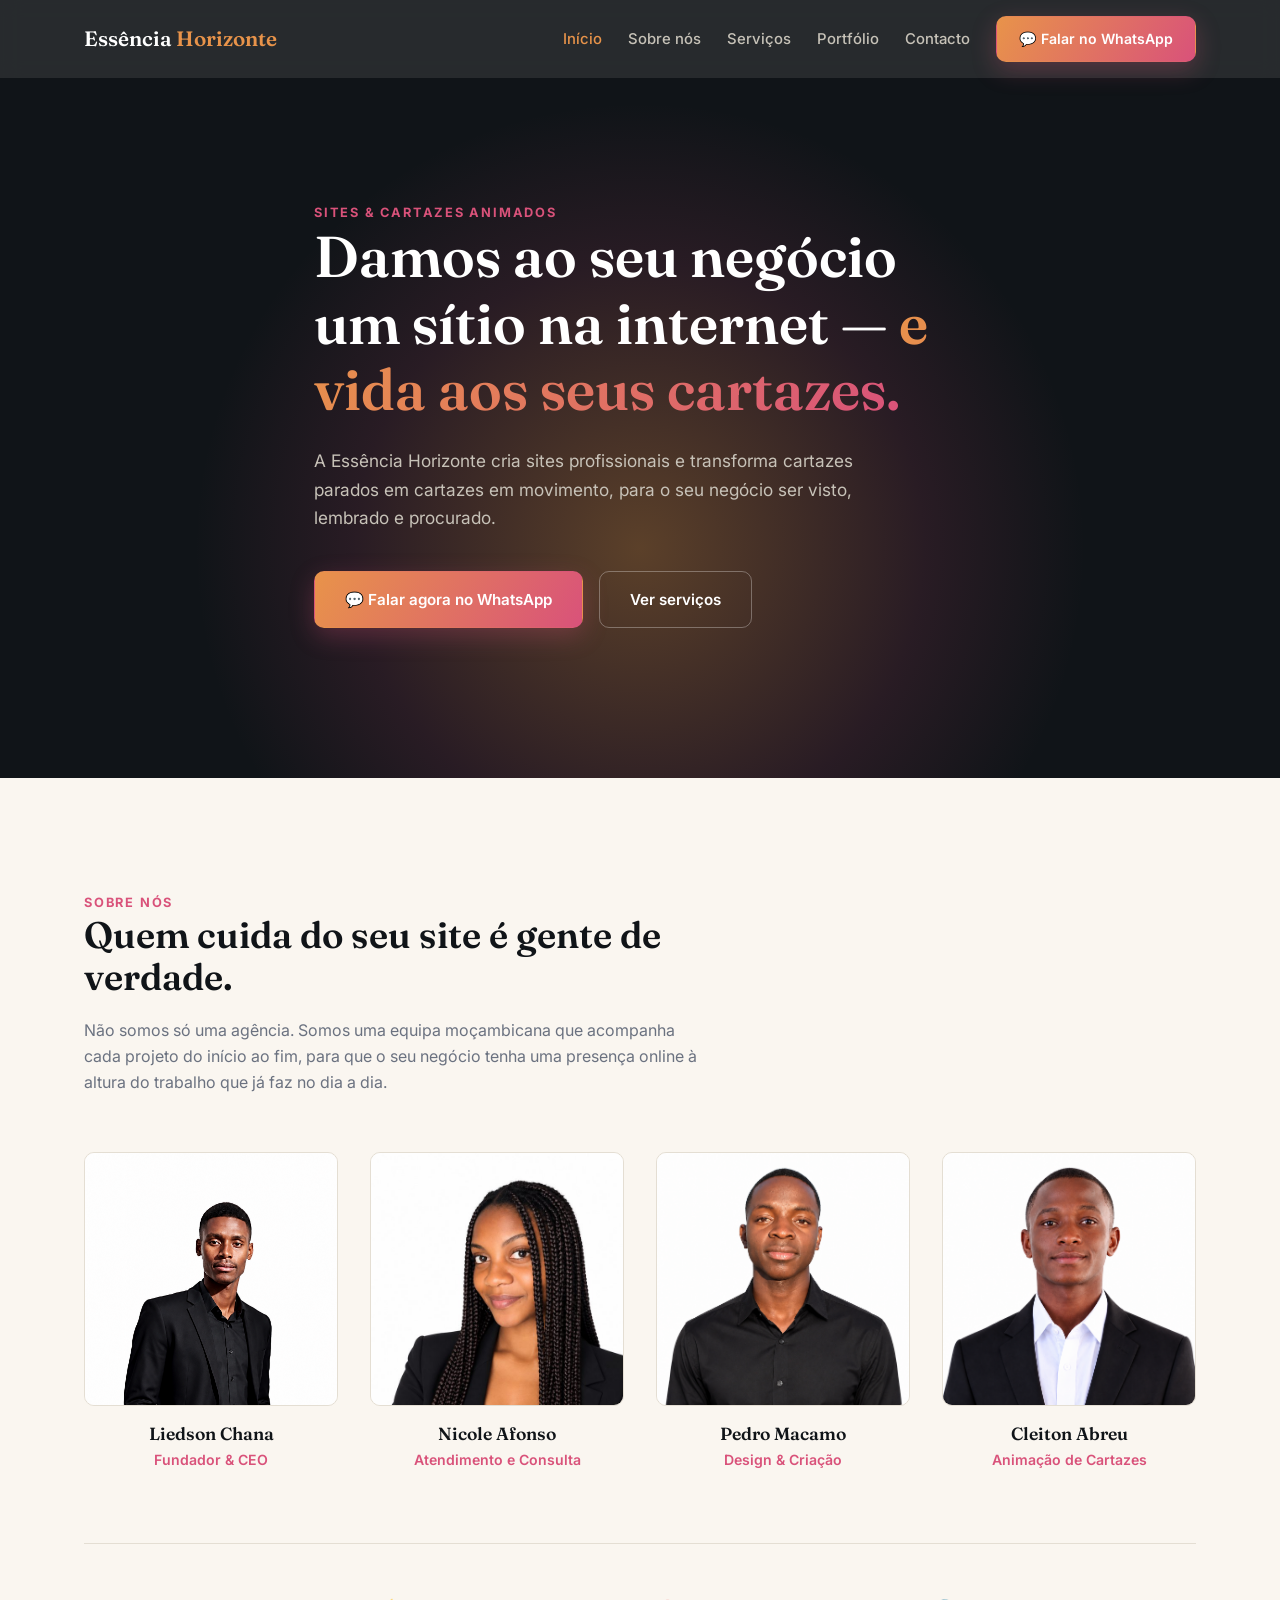
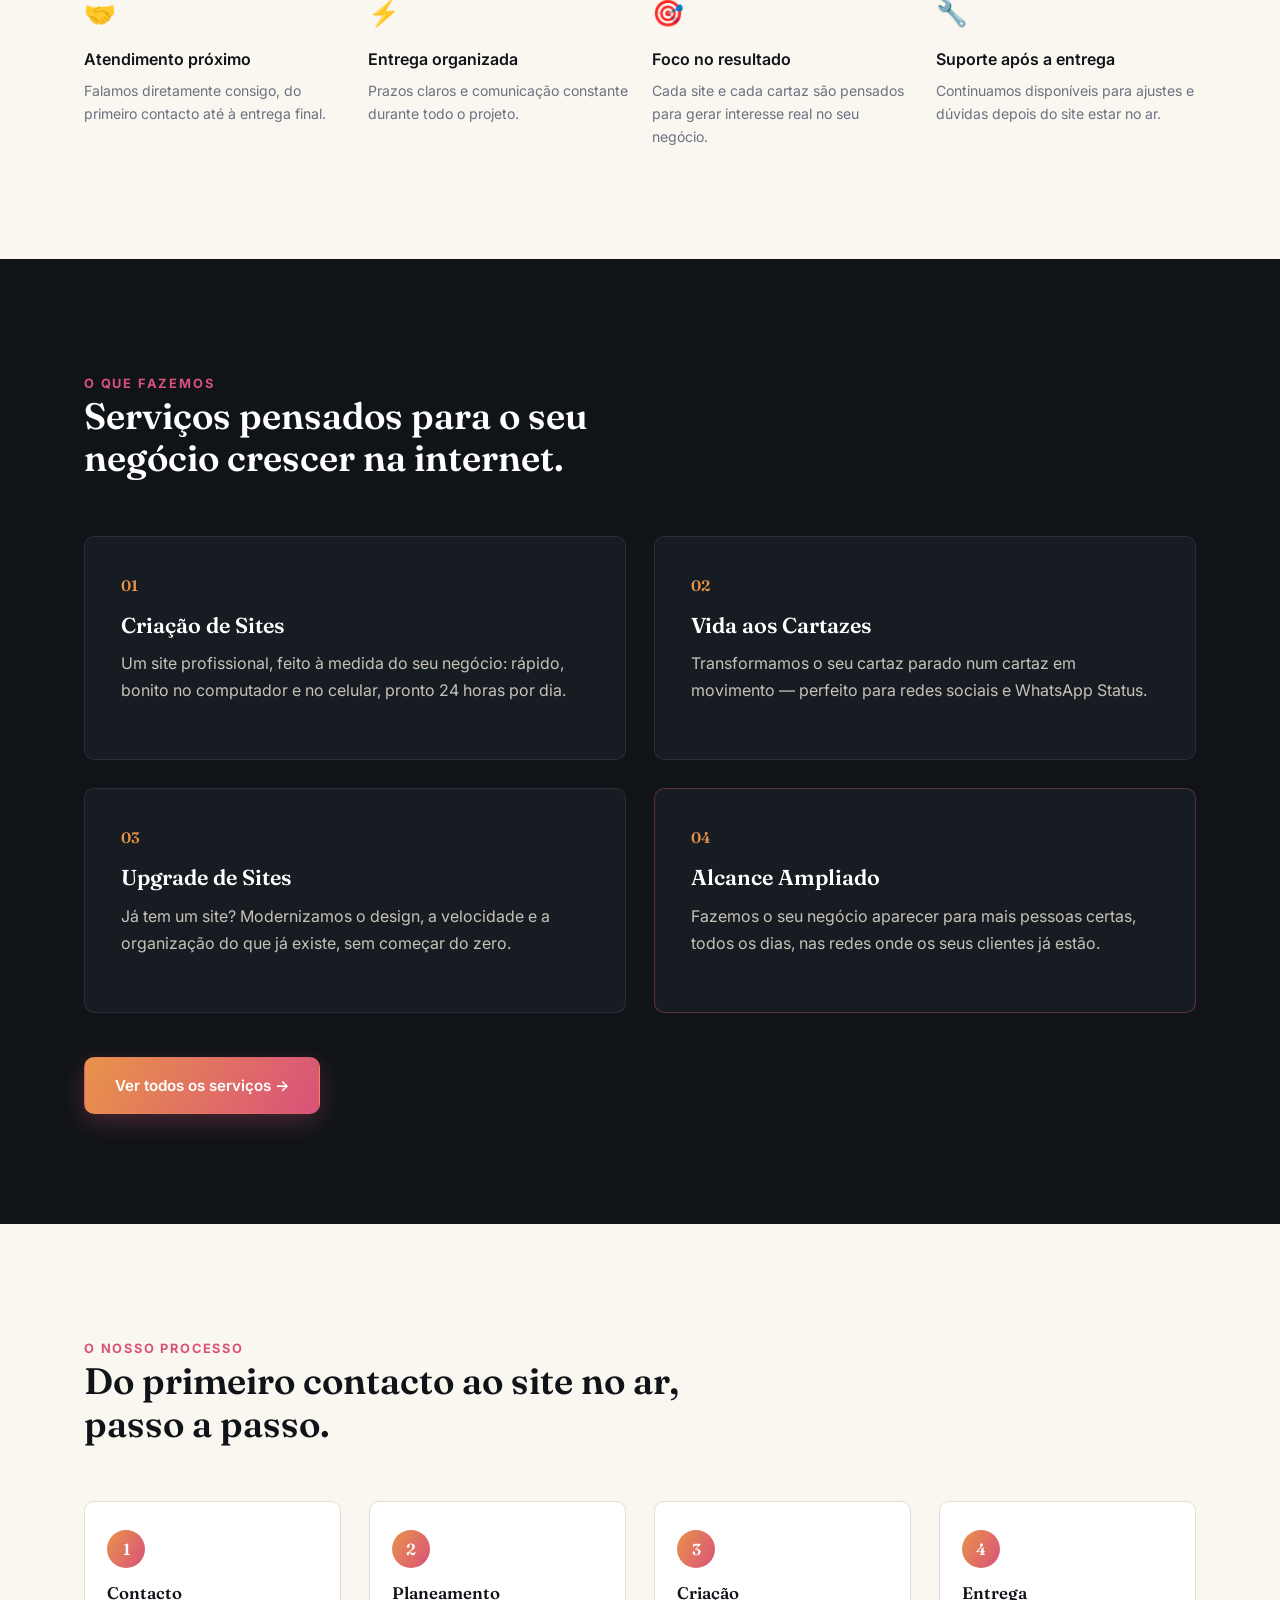
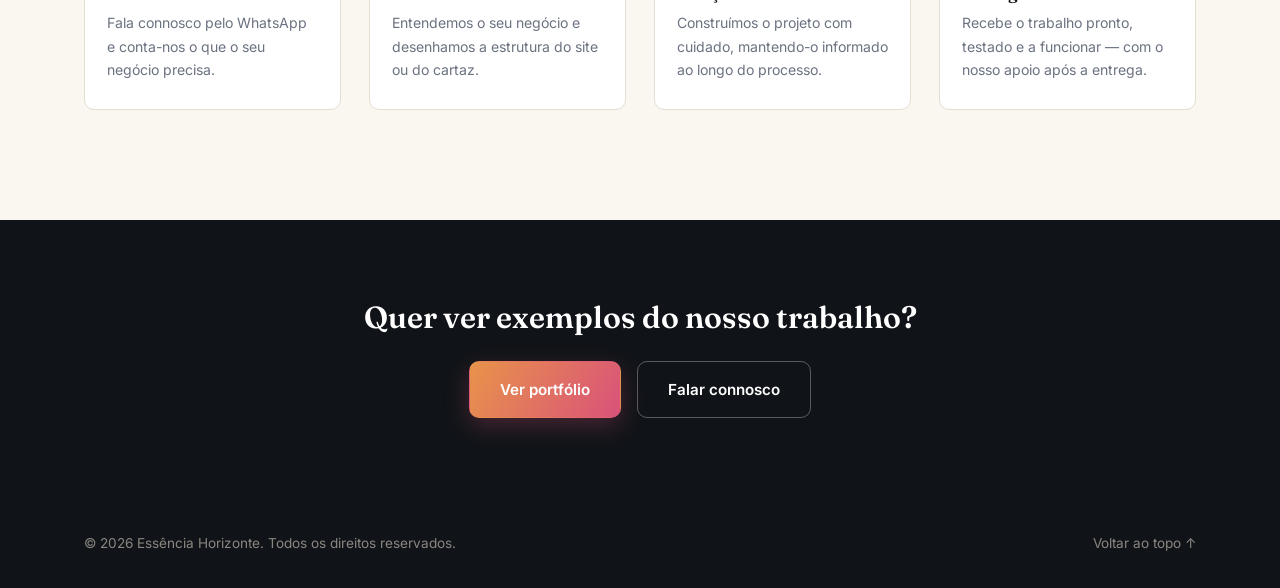
==== commit 05277bf3: "Update index.html" ====
--- a/index.html
+++ b/index.html
@@ -11,6 +11,7 @@
 <link href="https://fonts.googleapis.com/css2?family=Fraunces:opsz,wght@9..144,500;9..144,600&family=Inter:wght@400;500;600;700&display=swap" rel="stylesheet">
 <link rel="stylesheet" href="style.css">
 </head>
+
 <body id="topo">
 
 <!-- Site e conteúdo propriedade da Essência Horizonte. Cópia ou reconstrução automática não autorizada. -->
@@ -18,6 +19,7 @@
 <header class="site-header">
   <div class="container header-inner">
     <a class="logo" href="index.html">Essência <span>Horizonte</span></a>
+
     <nav class="main-nav" id="main-nav">
       <a href="index.html" class="ativo">Início</a>
       <a href="index.html#sobre">Sobre nós</a>
@@ -26,6 +28,7 @@
       <a href="contacto.html">Contacto</a>
       <a class="btn btn-primary btn-nav" href="https://wa.me/258868421741" target="_blank" rel="noopener">💬 Falar no WhatsApp</a>
     </nav>
+
     <button class="menu-toggle" id="menu-toggle" aria-label="Abrir menu" aria-expanded="false" aria-controls="main-nav">
       <span></span><span></span><span></span>
     </button>
@@ -36,10 +39,14 @@
 
   <section class="hero">
     <div class="hero-glow" aria-hidden="true"></div>
+
     <div class="container hero-inner">
       <span class="eyebrow">Sites &amp; Cartazes Animados</span>
+
       <h1>Damos ao seu negócio um sítio na internet — <span class="highlight">e vida aos seus cartazes.</span></h1>
+
       <p class="hero-lead">A Essência Horizonte cria sites profissionais e transforma cartazes parados em cartazes em movimento, para o seu negócio ser visto, lembrado e procurado.</p>
+
       <div class="hero-actions">
         <a class="btn btn-primary" href="https://wa.me/258868421741" target="_blank" rel="noopener">💬 Falar agora no WhatsApp</a>
         <a class="btn btn-ghost" href="servicos.html">Ver serviços</a>
@@ -49,111 +56,171 @@
 
   <section class="sobre" id="sobre">
     <div class="container">
+
       <span class="eyebrow">Sobre nós</span>
       <h2>Quem cuida do seu site é gente de verdade.</h2>
+
       <p class="sobre-intro">Não somos só uma agência. Somos uma equipa moçambicana que acompanha cada projeto do início ao fim, para que o seu negócio tenha uma presença online à altura do trabalho que já faz no dia a dia.</p>
 
-      <div class="pessoa-card">
-  <div class="foto-frame"><img src="images/fundador.jpg" alt="Liedson Chana" data-protegida></div>
-  <h3>Liedson Chana</h3>
-  <div class="pessoa-cargo">Fundador &amp; CEO</div>
-</div>
-
-<div class="pessoa-card">
-  <div class="foto-frame"><img src="images/nicole-afonso.jpg" alt="Nicole Afonso" data-protegida></div>
-  <h3>Nicole Afonso</h3>
-  <div class="pessoa-cargo">Atendimento e Consulta</div>
-</div>
-
-<div class="pessoa-card">
-  <div class="foto-frame"><img src="images/equipa-1.jpg" alt="Pedro Macamo" data-protegida></div>
-  <h3>Pedro Macamo</h3>
-  <div class="pessoa-cargo">Design &amp; Criação</div>
-</div>
-
-<div class="pessoa-card">
-  <div class="foto-frame"><img src="images/equipa-2.jpg" alt="Cleiton Abreu" data-protegida></div>
-  <h3>Cleiton Abreu</h3>
-  <div class="pessoa-cargo">Animação de Cartazes</div>
-</div>
+      <!-- EQUIPA -->
+      <div class="equipa-grid">
+
+        <!-- Fundador -->
+        <div class="pessoa-card">
+          <div class="foto-frame">
+            <img src="images/fundador.jpg" alt="Liedson Chana" data-protegida>
+          </div>
+          <h3>Liedson Chana</h3>
+          <div class="pessoa-cargo">Fundador &amp; CEO</div>
+        </div>
+
+        <!-- Membro 2 -->
+        <div class="pessoa-card">
+          <div class="foto-frame">
+            <img src="images/nicole-afonso.jpg" alt="Nicole Afonso" data-protegida>
+          </div>
+          <h3>Nicole Afonso</h3>
+          <div class="pessoa-cargo">Atendimento e Consulta</div>
+        </div>
+
+        <!-- Membro 3 -->
+        <div class="pessoa-card">
+          <div class="foto-frame">
+            <img src="images/equipa-1.jpg" alt="Pedro Macamo" data-protegida>
+          </div>
+          <h3>Pedro Macamo</h3>
+          <div class="pessoa-cargo">Design &amp; Criação</div>
+        </div>
+
+        <!-- Membro 4 -->
+        <div class="pessoa-card">
+          <div class="foto-frame">
+            <img src="images/equipa-2.jpg" alt="Cleiton Abreu" data-protegida>
+          </div>
+          <h3>Cleiton Abreu</h3>
+          <div class="pessoa-cargo">Animação de Cartazes</div>
+        </div>
+
+      </div>
+      <!-- FIM DA EQUIPA -->
 
       <div class="valores-grid">
+
         <div class="valor-item">
           <span class="valor-icone">🤝</span>
           <h4>Atendimento próximo</h4>
           <p>Falamos diretamente consigo, do primeiro contacto até à entrega final.</p>
         </div>
+
         <div class="valor-item">
           <span class="valor-icone">⚡</span>
           <h4>Entrega organizada</h4>
           <p>Prazos claros e comunicação constante durante todo o projeto.</p>
         </div>
+
         <div class="valor-item">
           <span class="valor-icone">🎯</span>
           <h4>Foco no resultado</h4>
           <p>Cada site e cada cartaz são pensados para gerar interesse real no seu negócio.</p>
         </div>
+
         <div class="valor-item">
           <span class="valor-icone">🔧</span>
           <h4>Suporte após a entrega</h4>
           <p>Continuamos disponíveis para ajustes e dúvidas depois do site estar no ar.</p>
         </div>
+
       </div>
     </div>
   </section>
 
   <section class="servicos">
     <div class="container">
+
       <span class="eyebrow">O que fazemos</span>
       <h2>Serviços pensados para o seu negócio crescer na internet.</h2>
+
       <div class="servicos-grid">
+
         <div class="servico-card">
           <div class="servico-numero">01</div>
           <h3>Criação de Sites</h3>
           <p>Um site profissional, feito à medida do seu negócio: rápido, bonito no computador e no celular, pronto 24 horas por dia.</p>
         </div>
+
         <div class="servico-card">
           <div class="servico-numero">02</div>
           <h3>Vida aos Cartazes</h3>
           <p>Transformamos o seu cartaz parado num cartaz em movimento — perfeito para redes sociais e WhatsApp Status.</p>
         </div>
+
         <div class="servico-card">
           <div class="servico-numero">03</div>
           <h3>Upgrade de Sites</h3>
           <p>Já tem um site? Modernizamos o design, a velocidade e a organização do que já existe, sem começar do zero.</p>
         </div>
+
         <div class="servico-card servico-destaque">
           <div class="servico-numero">04</div>
           <h3>Alcance Ampliado</h3>
           <p>Fazemos o seu negócio aparecer para mais pessoas certas, todos os dias, nas redes onde os seus clientes já estão.</p>
         </div>
-      </div>
+
+      </div>
+
       <div class="hero-actions" style="margin-top:44px;">
         <a class="btn btn-primary" href="servicos.html">Ver todos os serviços →</a>
       </div>
+
     </div>
   </section>
 
   <section class="como-funciona">
     <div class="container">
+
       <span class="eyebrow">O nosso processo</span>
       <h2>Do primeiro contacto ao site no ar, passo a passo.</h2>
+
       <div class="passos-grid">
-        <div class="passo-item"><div class="passo-numero">1</div><h3>Contacto</h3><p>Fala connosco pelo WhatsApp e conta-nos o que o seu negócio precisa.</p></div>
-        <div class="passo-item"><div class="passo-numero">2</div><h3>Planeamento</h3><p>Entendemos o seu negócio e desenhamos a estrutura do site ou do cartaz.</p></div>
-        <div class="passo-item"><div class="passo-numero">3</div><h3>Criação</h3><p>Construímos o projeto com cuidado, mantendo-o informado ao longo do processo.</p></div>
-        <div class="passo-item"><div class="passo-numero">4</div><h3>Entrega</h3><p>Recebe o trabalho pronto, testado e a funcionar — com o nosso apoio após a entrega.</p></div>
+
+        <div class="passo-item">
+          <div class="passo-numero">1</div>
+          <h3>Contacto</h3>
+          <p>Fala connosco pelo WhatsApp e conta-nos o que o seu negócio precisa.</p>
+        </div>
+
+        <div class="passo-item">
+          <div class="passo-numero">2</div>
+          <h3>Planeamento</h3>
+          <p>Entendemos o seu negócio e desenhamos a estrutura do site ou do cartaz.</p>
+        </div>
+
+        <div class="passo-item">
+          <div class="passo-numero">3</div>
+          <h3>Criação</h3>
+          <p>Construímos o projeto com cuidado, mantendo-o informado ao longo do processo.</p>
+        </div>
+
+        <div class="passo-item">
+          <div class="passo-numero">4</div>
+          <h3>Entrega</h3>
+          <p>Recebe o trabalho pronto, testado e a funcionar — com o nosso apoio após a entrega.</p>
+        </div>
+
       </div>
     </div>
   </section>
 
   <section class="cta-final">
     <div class="container cta-final-inner">
+
       <h2>Quer ver exemplos do nosso trabalho?</h2>
+
       <div class="cta-final-actions">
         <a class="btn btn-primary" href="portfolio.html">Ver portfólio</a>
         <a class="btn btn-ghost" href="contacto.html">Falar connosco</a>
       </div>
+
     </div>
   </section>
 
@@ -167,5 +234,6 @@
 </footer>
 
 <script src="script.js"></script>
+
 </body>
-          </html>
+</html>
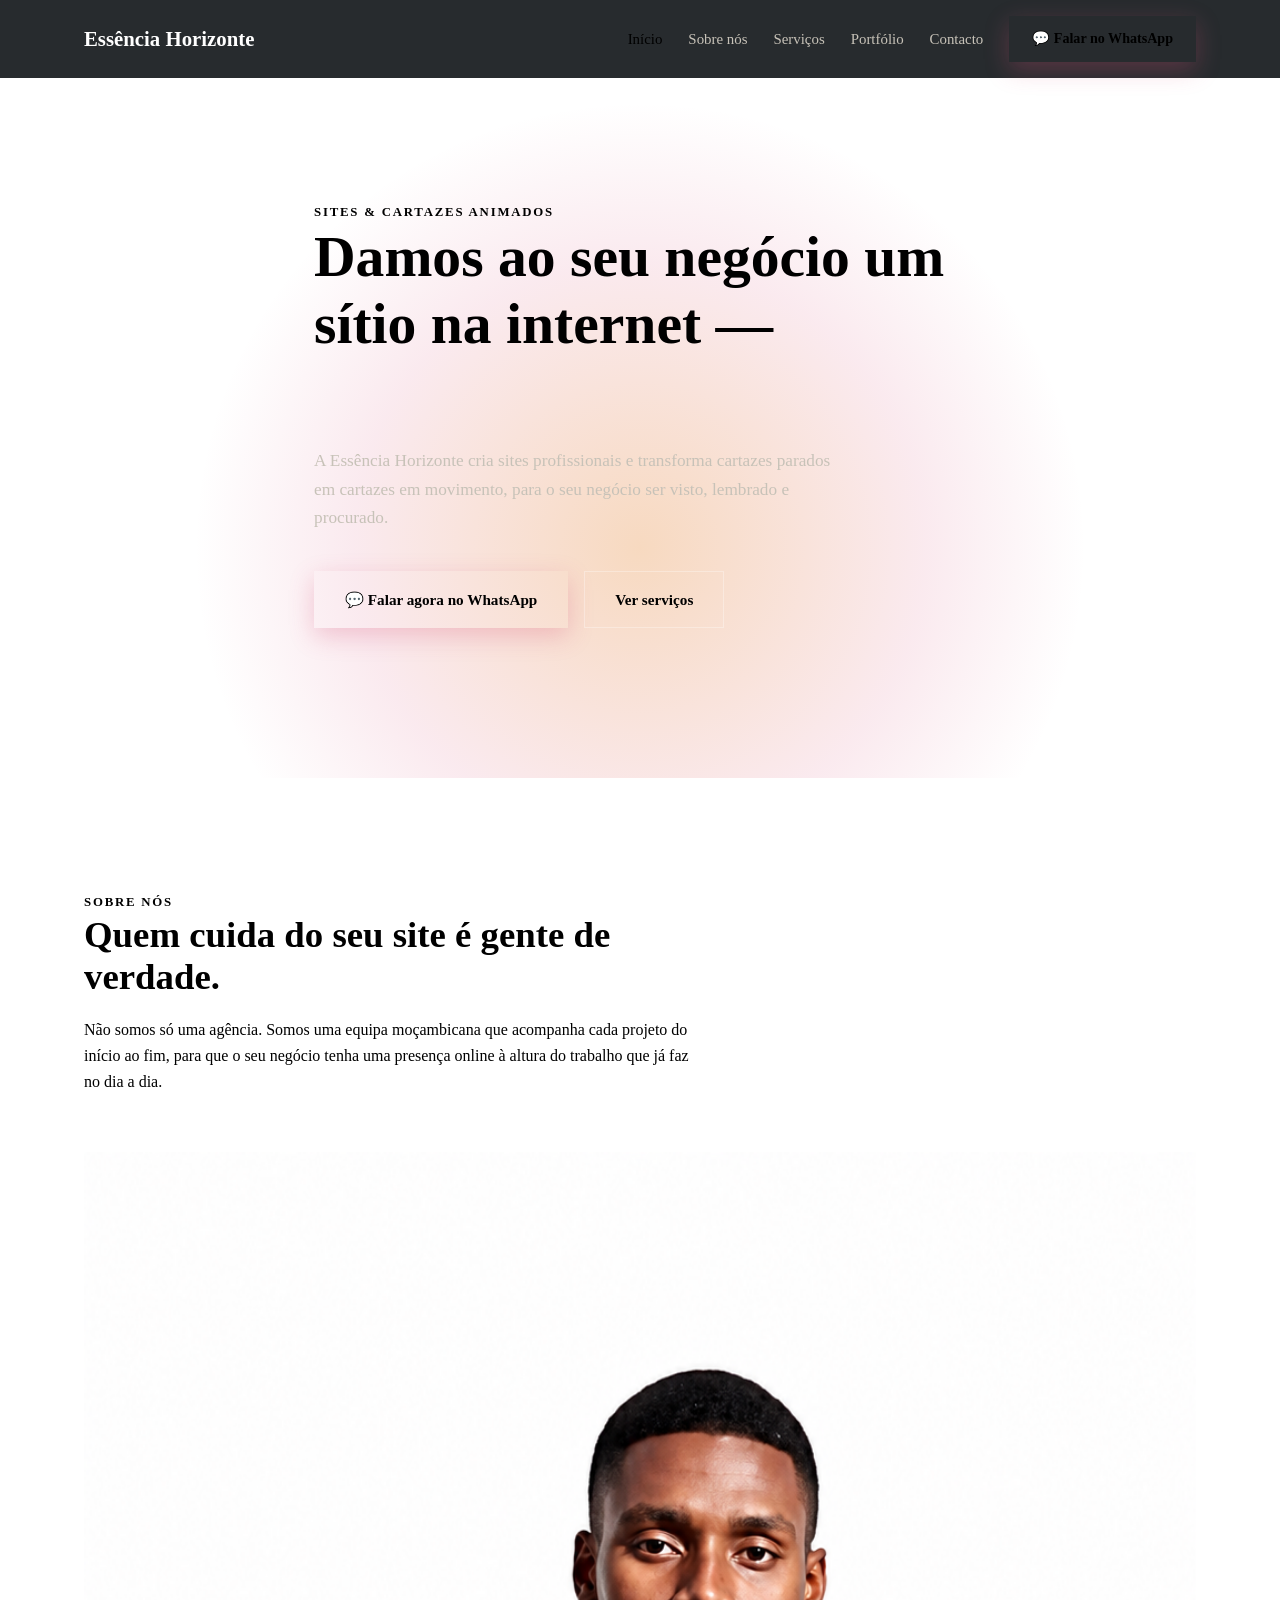
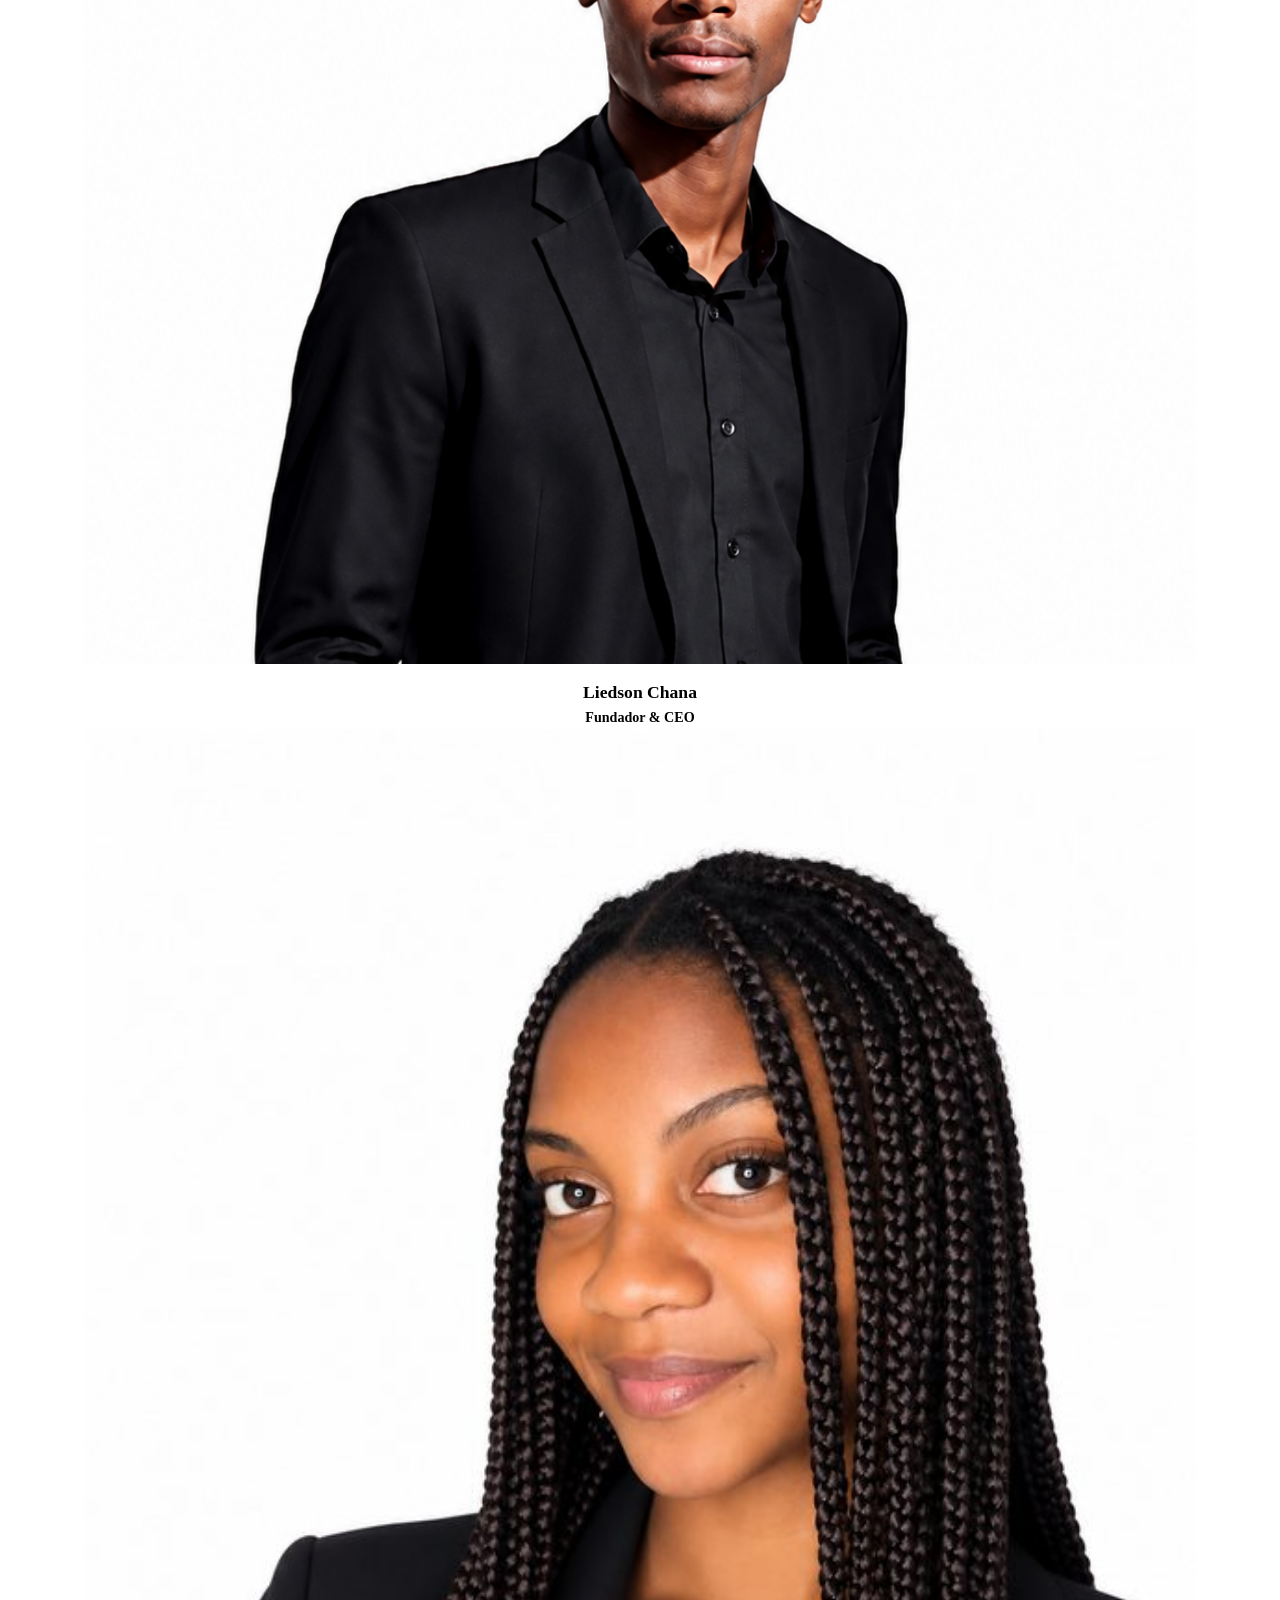
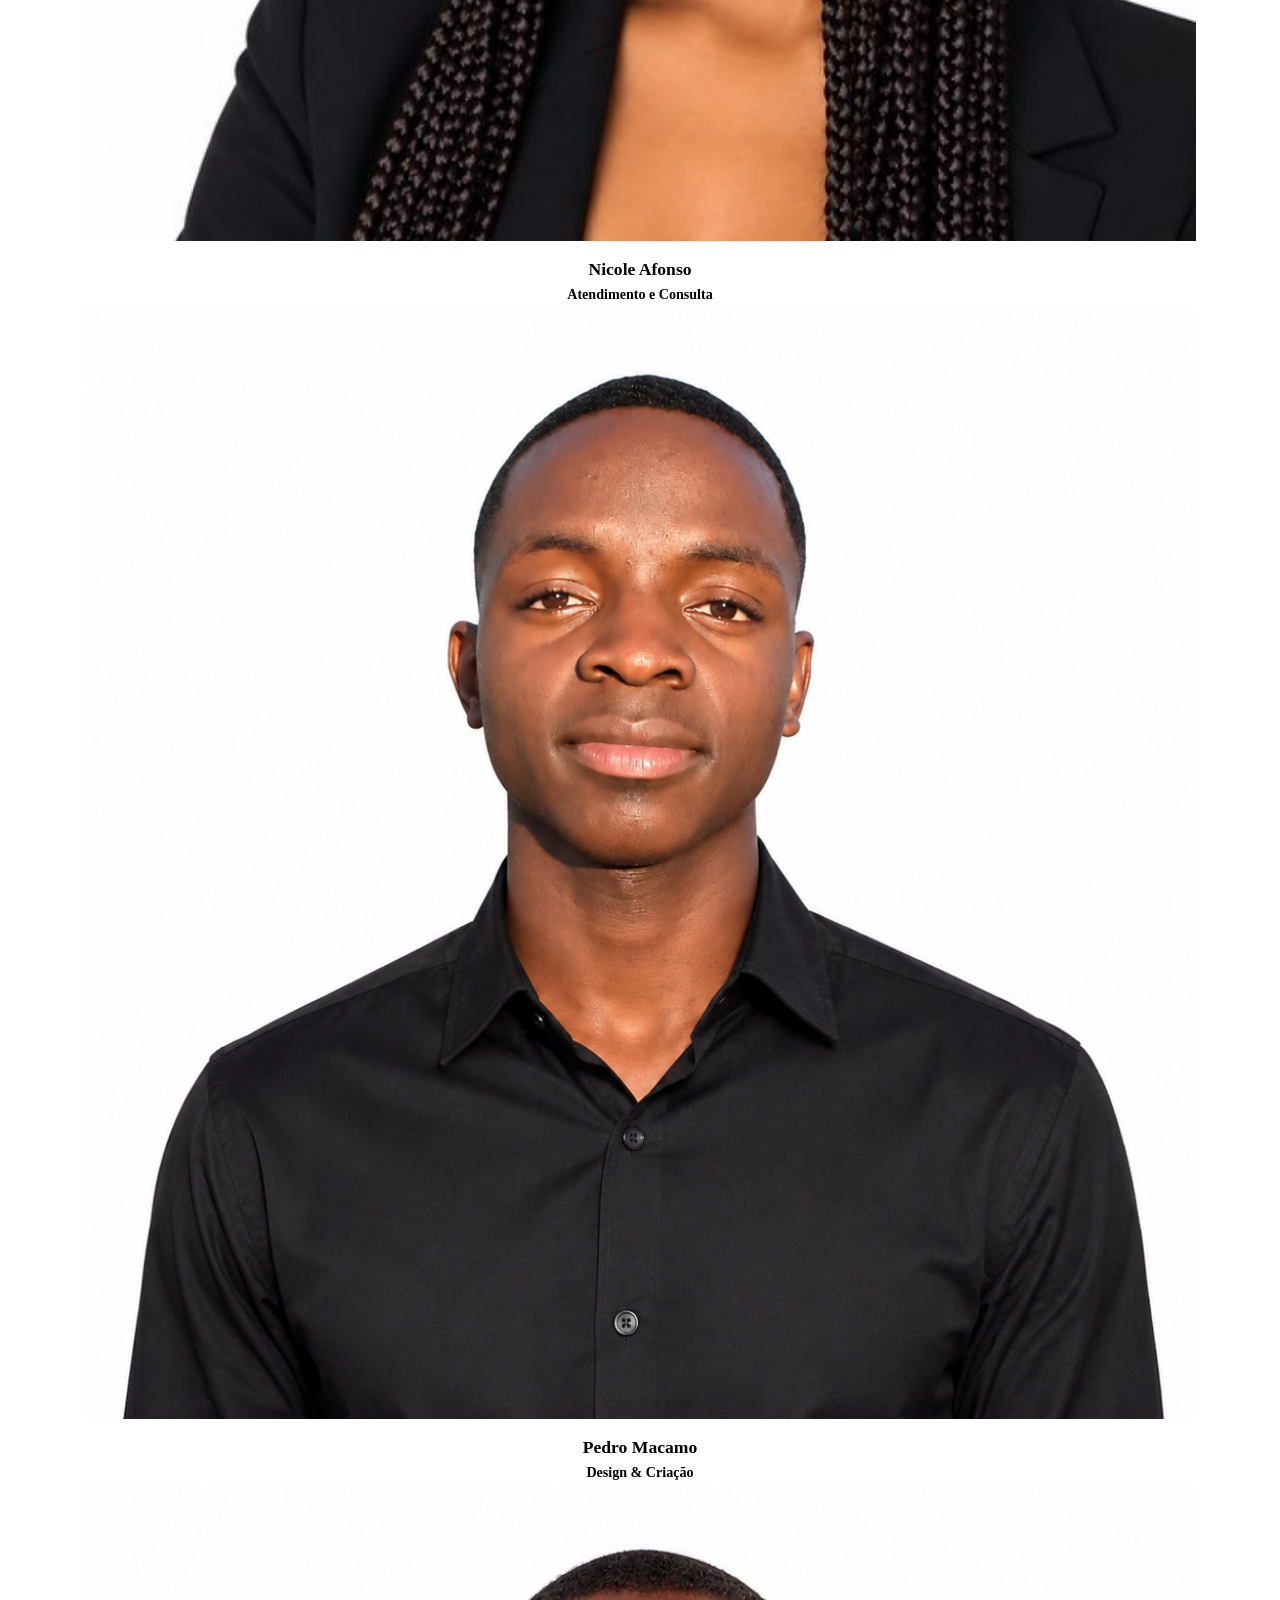
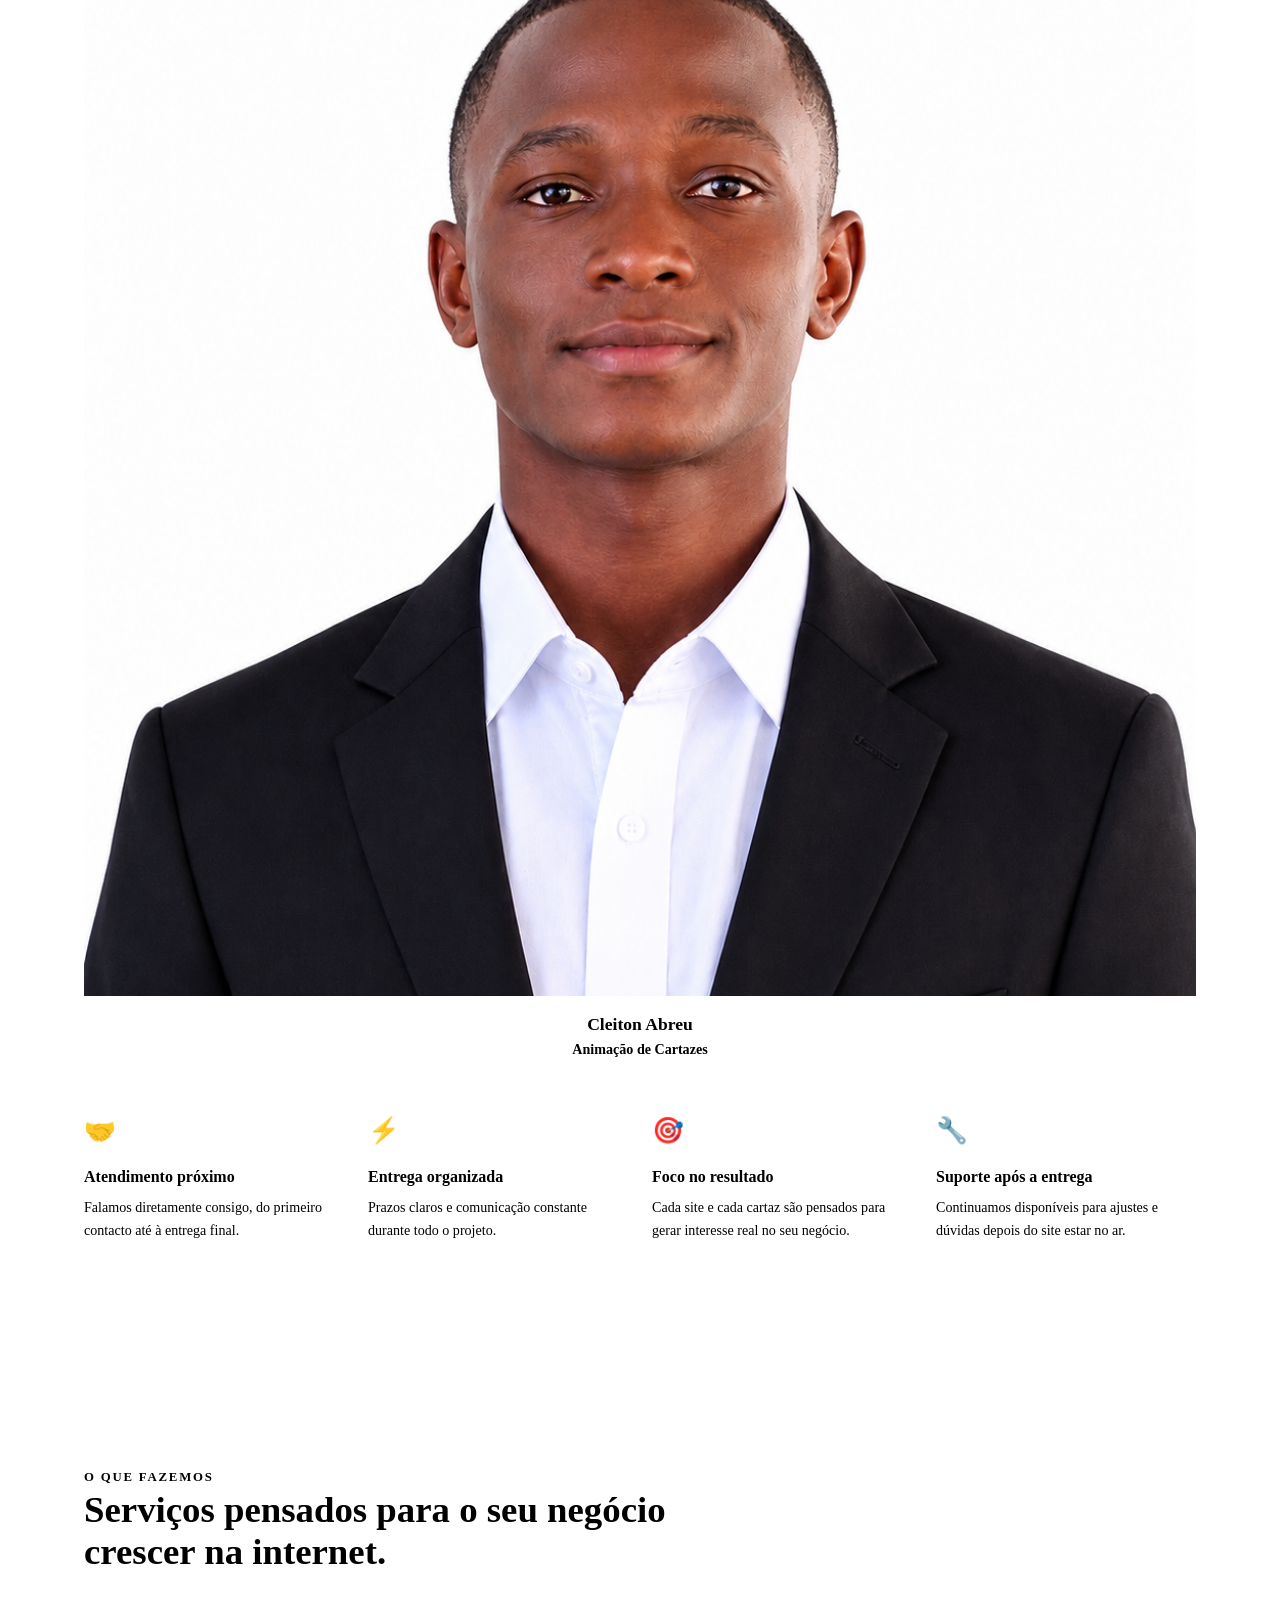
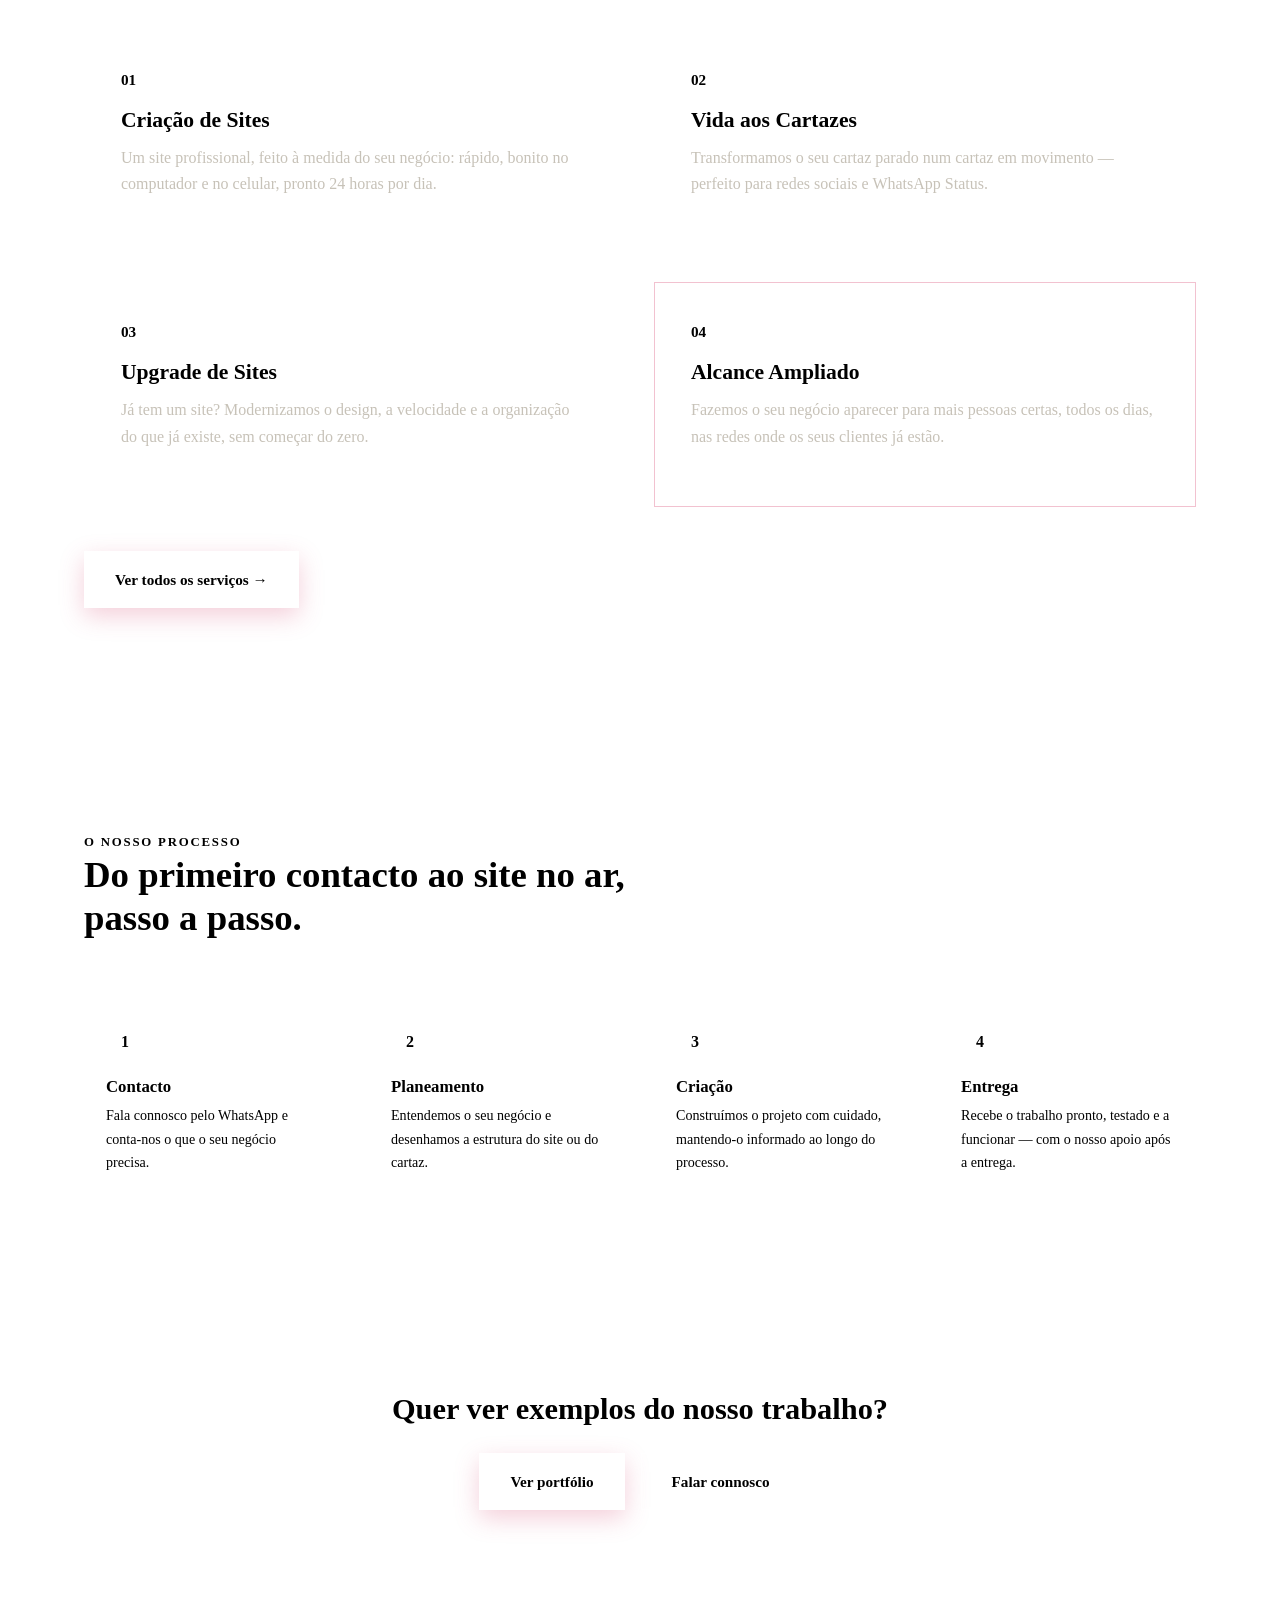
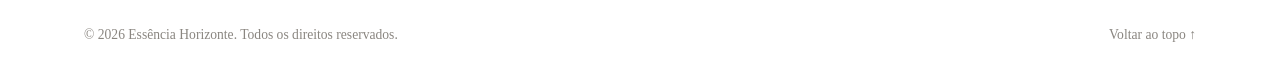
==== commit b1d441cf: "Update index.html" ====
--- a/index.html
+++ b/index.html
@@ -11,7 +11,6 @@
 <link href="https://fonts.googleapis.com/css2?family=Fraunces:opsz,wght@9..144,500;9..144,600&family=Inter:wght@400;500;600;700&display=swap" rel="stylesheet">
 <link rel="stylesheet" href="style.css">
 </head>
-
 <body id="topo">
 
 <!-- Site e conteúdo propriedade da Essência Horizonte. Cópia ou reconstrução automática não autorizada. -->
@@ -19,7 +18,6 @@
 <header class="site-header">
   <div class="container header-inner">
     <a class="logo" href="index.html">Essência <span>Horizonte</span></a>
-
     <nav class="main-nav" id="main-nav">
       <a href="index.html" class="ativo">Início</a>
       <a href="index.html#sobre">Sobre nós</a>
@@ -28,7 +26,6 @@
       <a href="contacto.html">Contacto</a>
       <a class="btn btn-primary btn-nav" href="https://wa.me/258868421741" target="_blank" rel="noopener">💬 Falar no WhatsApp</a>
     </nav>
-
     <button class="menu-toggle" id="menu-toggle" aria-label="Abrir menu" aria-expanded="false" aria-controls="main-nav">
       <span></span><span></span><span></span>
     </button>
@@ -39,14 +36,10 @@
 
   <section class="hero">
     <div class="hero-glow" aria-hidden="true"></div>
-
     <div class="container hero-inner">
       <span class="eyebrow">Sites &amp; Cartazes Animados</span>
-
       <h1>Damos ao seu negócio um sítio na internet — <span class="highlight">e vida aos seus cartazes.</span></h1>
-
       <p class="hero-lead">A Essência Horizonte cria sites profissionais e transforma cartazes parados em cartazes em movimento, para o seu negócio ser visto, lembrado e procurado.</p>
-
       <div class="hero-actions">
         <a class="btn btn-primary" href="https://wa.me/258868421741" target="_blank" rel="noopener">💬 Falar agora no WhatsApp</a>
         <a class="btn btn-ghost" href="servicos.html">Ver serviços</a>
@@ -56,171 +49,111 @@
 
   <section class="sobre" id="sobre">
     <div class="container">
-
       <span class="eyebrow">Sobre nós</span>
       <h2>Quem cuida do seu site é gente de verdade.</h2>
-
       <p class="sobre-intro">Não somos só uma agência. Somos uma equipa moçambicana que acompanha cada projeto do início ao fim, para que o seu negócio tenha uma presença online à altura do trabalho que já faz no dia a dia.</p>
 
-      <!-- EQUIPA -->
-      <div class="equipa-grid">
+      <div class="pessoa-card">
+  <div class="foto-frame"><img src="images/fundador.jpg" alt="Liedson Chana" data-protegida></div>
+  <h3>Liedson Chana</h3>
+  <div class="pessoa-cargo">Fundador &amp; CEO</div>
+</div>
 
-        <!-- Fundador -->
-        <div class="pessoa-card">
-          <div class="foto-frame">
-            <img src="images/fundador.jpg" alt="Liedson Chana" data-protegida>
-          </div>
-          <h3>Liedson Chana</h3>
-          <div class="pessoa-cargo">Fundador &amp; CEO</div>
-        </div>
+<div class="pessoa-card">
+  <div class="foto-frame"><img src="images/nicole-afonso.jpg" alt="Nicole Afonso" data-protegida></div>
+  <h3>Nicole Afonso</h3>
+  <div class="pessoa-cargo">Atendimento e Consulta</div>
+</div>
 
-        <!-- Membro 2 -->
-        <div class="pessoa-card">
-          <div class="foto-frame">
-            <img src="images/nicole-afonso.jpg" alt="Nicole Afonso" data-protegida>
-          </div>
-          <h3>Nicole Afonso</h3>
-          <div class="pessoa-cargo">Atendimento e Consulta</div>
-        </div>
+<div class="pessoa-card">
+  <div class="foto-frame"><img src="images/equipa-1.jpg" alt="Pedro Macamo" data-protegida></div>
+  <h3>Pedro Macamo</h3>
+  <div class="pessoa-cargo">Design &amp; Criação</div>
+</div>
 
-        <!-- Membro 3 -->
-        <div class="pessoa-card">
-          <div class="foto-frame">
-            <img src="images/equipa-1.jpg" alt="Pedro Macamo" data-protegida>
-          </div>
-          <h3>Pedro Macamo</h3>
-          <div class="pessoa-cargo">Design &amp; Criação</div>
-        </div>
-
-        <!-- Membro 4 -->
-        <div class="pessoa-card">
-          <div class="foto-frame">
-            <img src="images/equipa-2.jpg" alt="Cleiton Abreu" data-protegida>
-          </div>
-          <h3>Cleiton Abreu</h3>
-          <div class="pessoa-cargo">Animação de Cartazes</div>
-        </div>
-
-      </div>
-      <!-- FIM DA EQUIPA -->
+<div class="pessoa-card">
+  <div class="foto-frame"><img src="images/equipa-2.jpg" alt="Cleiton Abreu" data-protegida></div>
+  <h3>Cleiton Abreu</h3>
+  <div class="pessoa-cargo">Animação de Cartazes</div>
+</div>
 
       <div class="valores-grid">
-
         <div class="valor-item">
           <span class="valor-icone">🤝</span>
           <h4>Atendimento próximo</h4>
           <p>Falamos diretamente consigo, do primeiro contacto até à entrega final.</p>
         </div>
-
         <div class="valor-item">
           <span class="valor-icone">⚡</span>
           <h4>Entrega organizada</h4>
           <p>Prazos claros e comunicação constante durante todo o projeto.</p>
         </div>
-
         <div class="valor-item">
           <span class="valor-icone">🎯</span>
           <h4>Foco no resultado</h4>
           <p>Cada site e cada cartaz são pensados para gerar interesse real no seu negócio.</p>
         </div>
-
         <div class="valor-item">
           <span class="valor-icone">🔧</span>
           <h4>Suporte após a entrega</h4>
           <p>Continuamos disponíveis para ajustes e dúvidas depois do site estar no ar.</p>
         </div>
-
       </div>
     </div>
   </section>
 
   <section class="servicos">
     <div class="container">
-
       <span class="eyebrow">O que fazemos</span>
       <h2>Serviços pensados para o seu negócio crescer na internet.</h2>
-
       <div class="servicos-grid">
-
         <div class="servico-card">
           <div class="servico-numero">01</div>
           <h3>Criação de Sites</h3>
           <p>Um site profissional, feito à medida do seu negócio: rápido, bonito no computador e no celular, pronto 24 horas por dia.</p>
         </div>
-
         <div class="servico-card">
           <div class="servico-numero">02</div>
           <h3>Vida aos Cartazes</h3>
           <p>Transformamos o seu cartaz parado num cartaz em movimento — perfeito para redes sociais e WhatsApp Status.</p>
         </div>
-
         <div class="servico-card">
           <div class="servico-numero">03</div>
           <h3>Upgrade de Sites</h3>
           <p>Já tem um site? Modernizamos o design, a velocidade e a organização do que já existe, sem começar do zero.</p>
         </div>
-
         <div class="servico-card servico-destaque">
           <div class="servico-numero">04</div>
           <h3>Alcance Ampliado</h3>
           <p>Fazemos o seu negócio aparecer para mais pessoas certas, todos os dias, nas redes onde os seus clientes já estão.</p>
         </div>
-
       </div>
-
       <div class="hero-actions" style="margin-top:44px;">
         <a class="btn btn-primary" href="servicos.html">Ver todos os serviços →</a>
       </div>
-
     </div>
   </section>
 
   <section class="como-funciona">
     <div class="container">
-
       <span class="eyebrow">O nosso processo</span>
       <h2>Do primeiro contacto ao site no ar, passo a passo.</h2>
-
       <div class="passos-grid">
-
-        <div class="passo-item">
-          <div class="passo-numero">1</div>
-          <h3>Contacto</h3>
-          <p>Fala connosco pelo WhatsApp e conta-nos o que o seu negócio precisa.</p>
-        </div>
-
-        <div class="passo-item">
-          <div class="passo-numero">2</div>
-          <h3>Planeamento</h3>
-          <p>Entendemos o seu negócio e desenhamos a estrutura do site ou do cartaz.</p>
-        </div>
-
-        <div class="passo-item">
-          <div class="passo-numero">3</div>
-          <h3>Criação</h3>
-          <p>Construímos o projeto com cuidado, mantendo-o informado ao longo do processo.</p>
-        </div>
-
-        <div class="passo-item">
-          <div class="passo-numero">4</div>
-          <h3>Entrega</h3>
-          <p>Recebe o trabalho pronto, testado e a funcionar — com o nosso apoio após a entrega.</p>
-        </div>
-
+        <div class="passo-item"><div class="passo-numero">1</div><h3>Contacto</h3><p>Fala connosco pelo WhatsApp e conta-nos o que o seu negócio precisa.</p></div>
+        <div class="passo-item"><div class="passo-numero">2</div><h3>Planeamento</h3><p>Entendemos o seu negócio e desenhamos a estrutura do site ou do cartaz.</p></div>
+        <div class="passo-item"><div class="passo-numero">3</div><h3>Criação</h3><p>Construímos o projeto com cuidado, mantendo-o informado ao longo do processo.</p></div>
+        <div class="passo-item"><div class="passo-numero">4</div><h3>Entrega</h3><p>Recebe o trabalho pronto, testado e a funcionar — com o nosso apoio após a entrega.</p></div>
       </div>
     </div>
   </section>
 
   <section class="cta-final">
     <div class="container cta-final-inner">
-
       <h2>Quer ver exemplos do nosso trabalho?</h2>
-
       <div class="cta-final-actions">
         <a class="btn btn-primary" href="portfolio.html">Ver portfólio</a>
         <a class="btn btn-ghost" href="contacto.html">Falar connosco</a>
       </div>
-
     </div>
   </section>
 
@@ -234,6 +167,5 @@
 </footer>
 
 <script src="script.js"></script>
-
 </body>
-</html>
+          </html>
--- a/style.css
+++ b/style.css
@@ -1,4 +1,4 @@
-/* =====================================================================
+* =====================================================================
    ESSÊNCIA HORIZONTE — style.css
    ===================================================================== */
 
@@ -12,10 +12,8 @@
   --cinza-texto: #6B7280;
   --cinza-linha: #E4DED3;
   --whatsapp: #25D366;
-
   --fonte-titulo: "Fraunces", serif;
   --fonte-texto: "Inter", sans-serif;
-
   --raio: 10px;
   --transicao: 0.25s ease;
 }
@@ -23,7 +21,6 @@
 /* Base */
 * { box-sizing: border-box; margin: 0; padding: 0; }
 html { scroll-behavior: smooth; overflow-x: hidden; }
-
 body {
   font-family: var(--fonte-texto);
   color: var(--tinta);
@@ -33,124 +30,84 @@
   overflow-x: hidden;
   width: 100%;
 }
-
 .container { width: 100%; max-width: 1160px; margin: 0 auto; padding: 0 24px; }
-
 h1, h2, h3 { font-family: var(--fonte-titulo); line-height: 1.15; }
 a { color: inherit; text-decoration: none; }
 img { max-width: 100%; display: block; }
-
 .eyebrow {
-  font-size: 0.8rem;
-  font-weight: 700;
-  letter-spacing: 0.14em;
-  text-transform: uppercase;
-  color: var(--rosa);
-  margin-bottom: 14px;
-}
-
+  font-size: 0.8rem; font-weight: 700; letter-spacing: 0.14em;
+  text-transform: uppercase; color: var(--rosa); margin-bottom: 14px;
+}
 a:focus-visible, button:focus-visible, [tabindex]:focus-visible {
-  outline: 2px solid var(--ambar);
-  outline-offset: 3px;
-}
-
+  outline: 2px solid var(--ambar); outline-offset: 3px;
+}
 @media (prefers-reduced-motion: reduce) {
   * { animation-duration: 0.001ms !important; transition-duration: 0.001ms !important; }
 }
 
 /* Botões */
 .btn {
-  display: inline-flex;
-  align-items: center;
-  gap: 8px;
-  padding: 15px 30px;
-  border-radius: var(--raio);
-  font-weight: 600;
-  font-size: 0.95rem;
-  border: 1px solid transparent;
-  cursor: pointer;
+  display: inline-flex; align-items: center; gap: 8px; padding: 15px 30px;
+  border-radius: var(--raio); font-weight: 600; font-size: 0.95rem;
+  border: 1px solid transparent; cursor: pointer;
   transition: transform var(--transicao), background var(--transicao), border-color var(--transicao), box-shadow var(--transicao);
 }
 .btn:hover { transform: translateY(-2px); }
-
 .btn-primary {
-  background: linear-gradient(120deg, var(--ambar), var(--rosa));
-  color: var(--branco);
+  background: linear-gradient(120deg, var(--ambar), var(--rosa)); color: var(--branco);
   box-shadow: 0 8px 24px rgba(217, 82, 122, 0.28);
 }
 .btn-primary:hover { box-shadow: 0 12px 28px rgba(217, 82, 122, 0.4); }
-
-.btn-ghost {
-  background: transparent;
-  border-color: rgba(255,255,255,0.3);
-  color: var(--branco);
-}
+.btn-ghost { background: transparent; border-color: rgba(255,255,255,0.3); color: var(--branco); }
 .btn-ghost:hover { border-color: var(--ambar); color: var(--ambar); }
-
-.btn-ghost-claro {
-  background: transparent;
-  border-color: var(--cinza-linha);
-  color: var(--tinta);
-}
+.btn-ghost-claro { background: transparent; border-color: var(--cinza-linha); color: var(--tinta); }
 .btn-ghost-claro:hover { border-color: var(--rosa); color: var(--rosa); }
-
 .btn-whatsapp {
-  background: var(--whatsapp);
-  color: var(--branco);
-  width: 100%;
-  justify-content: center;
-  font-size: 1.05rem;
-  padding: 18px 30px;
+  background: var(--whatsapp); color: var(--branco); width: 100%;
+  justify-content: center; font-size: 1.05rem; padding: 18px 30px;
 }
 .btn-whatsapp:hover { background: #1EBE59; }
-
 .btn-nav { padding: 10px 22px; font-size: 0.88rem; }
 
 /* Cabeçalho / Menu */
 .site-header {
-  position: sticky;
-  top: 0;
-  z-index: 100;
-  background: rgba(16, 20, 24, 0.9);
-  backdrop-filter: blur(10px);
-}
-
+  position: sticky; top: 0; z-index: 100;
+  background: rgba(16, 20, 24, 0.9); backdrop-filter: blur(10px);
+}
 .header-inner { display: flex; align-items: center; justify-content: space-between; height: 78px; }
-
 .logo { font-family: var(--fonte-titulo); font-size: 1.3rem; font-weight: 600; color: var(--branco); }
 .logo span { color: var(--ambar); }
-
 .main-nav { display: flex; align-items: center; gap: 26px; }
-.main-nav a:not(.btn) { color: #C7C2B8; font-size: 0.93rem; font-weight: 500; transition: color var(--transicao); white-space: nowrap; }
+.main-nav a:not(.btn) {
+  color: #C7C2B8; font-size: 0.93rem; font-weight: 500;
+  transition: color var(--transicao); white-space: nowrap;
+}
 .main-nav a:not(.btn):hover, .main-nav a.ativo { color: var(--ambar); }
-
 .menu-toggle {
-  display: none;
-  flex-direction: column;
-  justify-content: center;
-  gap: 5px;
-  width: 32px; height: 32px;
-  background: none; border: none; cursor: pointer;
-}
-.menu-toggle span { display: block; height: 2px; width: 100%; background: var(--branco); transition: transform var(--transicao), opacity var(--transicao); }
+  display: none; flex-direction: column; justify-content: center; gap: 5px;
+  width: 32px; height: 32px; background: none; border: none; cursor: pointer;
+}
+.menu-toggle span {
+  display: block; height: 2px; width: 100%; background: var(--branco);
+  transition: transform var(--transicao), opacity var(--transicao);
+}
 .menu-toggle.aberto span:nth-child(1) { transform: translateY(7px) rotate(45deg); }
 .menu-toggle.aberto span:nth-child(2) { opacity: 0; }
 .menu-toggle.aberto span:nth-child(3) { transform: translateY(-7px) rotate(-45deg); }
 
 /* Cabeçalho simples das páginas internas */
 .pagina-hero { background: var(--tinta); color: var(--branco); padding: 100px 0 64px; }
-.pagina-hero h1 { font-size: clamp(1.8rem, 4vw, 2.6rem); font-weight: 600; margin-bottom: 16px; max-width: 720px; }
+.pagina-hero h1 {
+  font-size: clamp(1.8rem, 4vw, 2.6rem); font-weight: 600;
+  margin-bottom: 16px; max-width: 720px;
+}
 .pagina-hero-lead { color: #C7C2B8; max-width: 560px; font-size: 1rem; }
 
 /* Hero da página inicial */
 .hero { position: relative; background: var(--tinta); color: var(--branco); padding: 120px 0 150px; overflow: hidden; }
-
 .hero-glow {
-  position: absolute;
-  bottom: -220px; left: 50%;
-  transform: translateX(-50%);
-  width: 900px; height: 900px;
-  border-radius: 50%;
+  position: absolute; bottom: -220px; left: 50%; transform: translateX(-50%);
+  width: 900px; height: 900px; border-radius: 50%;
   background: radial-gradient(circle, rgba(232,147,74,0.35) 0%, rgba(217,82,122,0.12) 45%, transparent 70%);
   animation: respirar 8s ease-in-out infinite;
 }
@@ -158,7 +115,6 @@
   0%, 100% { opacity: 0.7; transform: translateX(-50%) scale(1); }
   50% { opacity: 1; transform: translateX(-50%) scale(1.06); }
 }
-
 .hero-inner { position: relative; max-width: 700px; }
 .hero h1 { font-weight: 600; font-size: clamp(2.2rem, 5vw, 3.6rem); margin-bottom: 24px; }
 .hero h1 .highlight {
@@ -170,19 +126,28 @@
 
 /* Sobre nós / Equipa / Valores */
 .sobre { padding: 110px 0; }
-.sobre h2 { font-size: clamp(1.7rem, 3vw, 2.3rem); font-weight: 600; margin-bottom: 18px; max-width: 620px; }
+.sobre h2 {
+  font-size: clamp(1.7rem, 3vw, 2.3rem); font-weight: 600;
+  margin-bottom: 18px; max-width: 620px;
+}
 .sobre-intro { color: var(--cinza-texto); max-width: 620px; margin-bottom: 56px; }
 
-.equipa-grid { display: grid; grid-template-columns: repeat(4, 1fr); gap: 32px; margin-bottom: 72px; }
+/* Equipa: fundador ao centro na primeira linha e restantes membros abaixo */
+.equipa-grid {
+  display: grid;
+  grid-template-columns: repeat(3, minmax(0, 1fr));
+  grid-template-areas: ". fundador ." "membro2 membro3 membro4";
+  gap: 32px;
+  margin-bottom: 72px;
+}
 .pessoa-card { text-align: center; }
-
+.pessoa-card:nth-child(1) { grid-area: fundador; }
+.pessoa-card:nth-child(2) { grid-area: membro2; }
+.pessoa-card:nth-child(3) { grid-area: membro3; }
+.pessoa-card:nth-child(4) { grid-area: membro4; }
 .foto-frame {
-  width: 100%;
-  aspect-ratio: 1 / 1;
-  border-radius: var(--raio);
-  overflow: hidden;
-  margin-bottom: 18px;
-  border: 1px solid var(--cinza-linha);
+  width: 100%; aspect-ratio: 1 / 1; border-radius: var(--raio);
+  overflow: hidden; margin-bottom: 18px; border: 1px solid var(--cinza-linha);
 }
 .foto-frame img { width: 100%; height: 100%; object-fit: cover; object-position: top center; }
 .foto-frame.sem-foto {
@@ -190,11 +155,12 @@
   background: linear-gradient(135deg, var(--ambar), var(--rosa));
 }
 .foto-iniciais { font-family: var(--fonte-titulo); color: var(--branco); font-size: 2.2rem; font-weight: 600; }
-
 .pessoa-card h3 { font-size: 1.1rem; font-weight: 600; margin-bottom: 4px; }
 .pessoa-cargo { color: var(--rosa); font-size: 0.88rem; font-weight: 600; }
-
-.valores-grid { display: grid; grid-template-columns: repeat(4, 1fr); gap: 24px; border-top: 1px solid var(--cinza-linha); padding-top: 48px; }
+.valores-grid {
+  display: grid; grid-template-columns: repeat(4, 1fr); gap: 24px;
+  border-top: 1px solid var(--cinza-linha); padding-top: 48px;
+}
 .valor-item { text-align: left; }
 .valor-icone { font-size: 1.6rem; display: block; margin-bottom: 12px; }
 .valor-item h4 { font-size: 1rem; font-weight: 600; margin-bottom: 6px; }
@@ -204,84 +170,95 @@
 .sobre-teaser { padding: 100px 0; }
 .sobre-teaser-grid { display: grid; grid-template-columns: 280px 1fr; gap: 48px; align-items: center; }
 .sobre-teaser-texto { color: var(--cinza-texto); margin-bottom: 14px; max-width: 480px; }
-.link-saber-mais { display: inline-block; color: var(--rosa); font-size: 0.9rem; font-weight: 600; margin-top: 4px; transition: color var(--transicao); }
+.link-saber-mais {
+  display: inline-block; color: var(--rosa); font-size: 0.9rem;
+  font-weight: 600; margin-top: 4px; transition: color var(--transicao);
+}
 .link-saber-mais:hover { color: var(--ambar); }
 
 /* Serviços */
 .servicos { background: var(--tinta); color: var(--branco); padding: 110px 0; }
-.servicos h2 { font-size: clamp(1.7rem, 3vw, 2.3rem); font-weight: 600; margin-bottom: 56px; max-width: 640px; }
+.servicos h2 {
+  font-size: clamp(1.7rem, 3vw, 2.3rem); font-weight: 600;
+  margin-bottom: 56px; max-width: 640px;
+}
 .servicos-grid { display: grid; grid-template-columns: 1fr 1fr; gap: 28px; }
-
-.servico-card { background: var(--tinta-2); border: 1px solid rgba(255,255,255,0.08); border-radius: var(--raio); padding: 36px; transition: border-color var(--transicao), transform var(--transicao); }
+.servico-card {
+  background: var(--tinta-2); border: 1px solid rgba(255,255,255,0.08);
+  border-radius: var(--raio); padding: 36px;
+  transition: border-color var(--transicao), transform var(--transicao);
+}
 .servico-card:hover { transform: translateY(-4px); border-color: rgba(232,147,74,0.4); }
 .servico-destaque { border-color: rgba(217,82,122,0.35); }
-
 .servico-numero { font-family: var(--fonte-titulo); color: var(--ambar); font-size: 0.95rem; font-weight: 600; margin-bottom: 16px; }
 .servico-card h3 { font-size: 1.35rem; font-weight: 600; margin-bottom: 12px; }
 .servico-card > p { color: #C7C2B8; margin-bottom: 20px; }
-
 .servico-lista { list-style: none; display: flex; flex-direction: column; gap: 10px; }
 .servico-lista li { font-size: 0.9rem; color: #C7C2B8; padding-left: 22px; position: relative; }
 .servico-lista li::before { content: "✓"; position: absolute; left: 0; color: var(--ambar); font-weight: 700; }
-
 .tag-discreta {
-  display: inline-block;
-  font-size: 0.78rem;
-  color: var(--ambar);
-  background: rgba(232,147,74,0.14);
-  padding: 5px 14px;
-  border-radius: 999px;
-  margin-top: 4px;
-  font-weight: 600;
+  display: inline-block; font-size: 0.78rem; color: var(--ambar);
+  background: rgba(232,147,74,0.14); padding: 5px 14px;
+  border-radius: 999px; margin-top: 4px; font-weight: 600;
 }
 
 /* Cartaz estático vs. animado */
-.cartaz-demo { display: flex; align-items: center; gap: 14px; background: var(--tinta); border-radius: var(--raio); padding: 20px; margin-bottom: 24px; cursor: pointer; }
-.cartaz-estatico, .cartaz-animado { flex: 1; border-radius: 8px; padding: 22px 12px; text-align: center; font-size: 0.82rem; font-weight: 600; transition: transform var(--transicao), box-shadow var(--transicao); }
+.cartaz-demo {
+  display: flex; align-items: center; gap: 14px; background: var(--tinta);
+  border-radius: var(--raio); padding: 20px; margin-bottom: 24px; cursor: pointer;
+}
+.cartaz-estatico, .cartaz-animado {
+  flex: 1; border-radius: 8px; padding: 22px 12px; text-align: center;
+  font-size: 0.82rem; font-weight: 600;
+  transition: transform var(--transicao), box-shadow var(--transicao);
+}
 .cartaz-estatico { background: #2A2E33; color: #8A8680; filter: grayscale(1); }
 .cartaz-animado {
   background: linear-gradient(120deg, var(--ambar), var(--rosa));
-  color: var(--branco);
-  background-size: 200% 200%;
+  color: var(--branco); background-size: 200% 200%;
   animation: brilho-cartaz 3s ease infinite;
 }
-@keyframes brilho-cartaz { 0% { background-position: 0% 50%; } 50% { background-position: 100% 50%; } 100% { background-position: 0% 50%; } }
+@keyframes brilho-cartaz {
+  0% { background-position: 0% 50%; }
+  50% { background-position: 100% 50%; }
+  100% { background-position: 0% 50%; }
+}
 .cartaz-seta { color: var(--ambar); font-size: 1.2rem; }
-.cartaz-demo:hover .cartaz-animado, .cartaz-demo:focus-visible .cartaz-animado { transform: scale(1.06); box-shadow: 0 10px 26px rgba(217, 82, 122, 0.4); }
-.cartaz-demo:hover .cartaz-estatico, .cartaz-demo:focus-visible .cartaz-estatico { transform: scale(0.96); opacity: 0.6; }
-
-/* Bloco "Brevemente" com desfoque (substitui o exemplo em vídeo) */
+.cartaz-demo:hover .cartaz-animado, .cartaz-demo:focus-visible .cartaz-animado {
+  transform: scale(1.06); box-shadow: 0 10px 26px rgba(217, 82, 122, 0.4);
+}
+.cartaz-demo:hover .cartaz-estatico, .cartaz-demo:focus-visible .cartaz-estatico {
+  transform: scale(0.96); opacity: 0.6;
+}
+
+/* Bloco "Brevemente" com desfoque */
 .brevemente-card {
-  position: relative;
-  border-radius: var(--raio);
-  overflow: hidden;
-  min-height: 200px;
-  display: flex; align-items: center; justify-content: center;
+  position: relative; border-radius: var(--raio); overflow: hidden;
+  min-height: 200px; display: flex; align-items: center; justify-content: center;
   background:
     radial-gradient(circle at 25% 25%, rgba(232,147,74,0.4), transparent 55%),
     radial-gradient(circle at 75% 75%, rgba(217,82,122,0.4), transparent 55%),
     var(--tinta-2);
   border: 1px solid rgba(255,255,255,0.08);
 }
-.brevemente-card::before { content: ""; position: absolute; inset: 0; backdrop-filter: blur(16px); -webkit-backdrop-filter: blur(16px); background: rgba(16,20,24,0.3); }
+.brevemente-card::before {
+  content: ""; position: absolute; inset: 0; backdrop-filter: blur(16px);
+  -webkit-backdrop-filter: blur(16px); background: rgba(16,20,24,0.3);
+}
 .brevemente-texto { position: relative; z-index: 1; text-align: center; padding: 1rem 1.4rem; }
 .brevemente-badge {
-  display: inline-block;
-  background: rgba(217, 82, 122, 0.18);
-  color: var(--rosa);
-  font-size: 0.78rem;
-  font-weight: 700;
-  letter-spacing: 0.08em;
-  text-transform: uppercase;
-  padding: 5px 14px;
-  border-radius: 999px;
-  margin-bottom: 12px;
+  display: inline-block; background: rgba(217, 82, 122, 0.18); color: var(--rosa);
+  font-size: 0.78rem; font-weight: 700; letter-spacing: 0.08em;
+  text-transform: uppercase; padding: 5px 14px; border-radius: 999px; margin-bottom: 12px;
 }
 .brevemente-texto p { color: #C7C2B8; font-size: 0.9rem; margin-top: 6px; }
 
 /* Como funciona */
 .como-funciona { padding: 110px 0; }
-.como-funciona h2 { font-size: clamp(1.7rem, 3vw, 2.3rem); font-weight: 600; margin-bottom: 56px; max-width: 620px; }
+.como-funciona h2 {
+  font-size: clamp(1.7rem, 3vw, 2.3rem); font-weight: 600;
+  margin-bottom: 56px; max-width: 620px;
+}
 .passos-grid { display: grid; grid-template-columns: repeat(4, 1fr); gap: 28px; }
 .passo-item { background: var(--branco); border: 1px solid var(--cinza-linha); border-radius: var(--raio); padding: 28px 22px; }
 .passo-numero {
@@ -296,7 +273,10 @@
 
 /* Perguntas frequentes */
 .perguntas { padding: 100px 0; }
-.perguntas h2 { font-size: clamp(1.7rem, 3vw, 2.3rem); font-weight: 600; margin-bottom: 40px; max-width: 620px; }
+.perguntas h2 {
+  font-size: clamp(1.7rem, 3vw, 2.3rem); font-weight: 600;
+  margin-bottom: 40px; max-width: 620px;
+}
 .faq-lista { max-width: 760px; }
 .faq-item { border-bottom: 1px solid var(--cinza-linha); }
 .faq-pergunta {
@@ -304,7 +284,10 @@
   padding: 22px 0; display: flex; justify-content: space-between; align-items: center;
   font-family: var(--fonte-titulo); font-size: 1.05rem; font-weight: 600; color: var(--tinta);
 }
-.faq-pergunta .mais { color: var(--ambar); font-size: 1.4rem; transition: transform var(--transicao); flex: none; margin-left: 16px; }
+.faq-pergunta .mais {
+  color: var(--ambar); font-size: 1.4rem; transition: transform var(--transicao);
+  flex: none; margin-left: 16px;
+}
 .faq-item.aberto .faq-pergunta .mais { transform: rotate(45deg); }
 .faq-resposta { max-height: 0; overflow: hidden; transition: max-height 0.3s ease; }
 .faq-item.aberto .faq-resposta { max-height: 260px; }
@@ -313,17 +296,31 @@
 /* Contacto */
 .contacto { padding: 100px 0; }
 .contacto-grid { display: grid; grid-template-columns: 1fr 1fr; gap: 48px; }
-.contacto-card { background: var(--branco); border: 1px solid var(--cinza-linha); border-radius: var(--raio); padding: 32px; margin-top: 20px; }
-.contacto-linha { display: flex; justify-content: space-between; padding: 14px 0; border-top: 1px solid var(--cinza-linha); font-size: 0.95rem; }
+.contacto-card {
+  background: var(--branco); border: 1px solid var(--cinza-linha);
+  border-radius: var(--raio); padding: 32px; margin-top: 20px;
+}
+.contacto-linha {
+  display: flex; justify-content: space-between; padding: 14px 0;
+  border-top: 1px solid var(--cinza-linha); font-size: 0.95rem;
+}
 .contacto-linha:first-child { border-top: none; }
 .contacto-linha strong { color: var(--tinta); }
 
 /* Portfólio */
 .portfolio { padding: 90px 0 60px; }
 .portfolio-grid { display: grid; grid-template-columns: repeat(3, 1fr); gap: 28px; margin-bottom: 28px; }
-.portfolio-card { display: block; background: var(--tinta); color: var(--branco); border: 1px solid rgba(255,255,255,0.08); border-radius: var(--raio); padding: 30px 26px; transition: transform var(--transicao), border-color var(--transicao); }
+.portfolio-card {
+  display: block; background: var(--tinta); color: var(--branco);
+  border: 1px solid rgba(255,255,255,0.08); border-radius: var(--raio);
+  padding: 30px 26px; transition: transform var(--transicao), border-color var(--transicao);
+}
 .portfolio-card:hover { transform: translateY(-4px); border-color: rgba(232,147,74,0.4); }
-.portfolio-tag { display: inline-block; background: rgba(232,147,74,0.15); color: var(--ambar); font-size: 0.72rem; font-weight: 700; letter-spacing: 0.08em; text-transform: uppercase; padding: 4px 12px; border-radius: 999px; margin-bottom: 16px; }
+.portfolio-tag {
+  display: inline-block; background: rgba(232,147,74,0.15); color: var(--ambar);
+  font-size: 0.72rem; font-weight: 700; letter-spacing: 0.08em;
+  text-transform: uppercase; padding: 4px 12px; border-radius: 999px; margin-bottom: 16px;
+}
 .portfolio-card h3 { font-size: 1.2rem; font-weight: 600; margin-bottom: 10px; }
 .portfolio-card p { color: #C7C2B8; font-size: 0.9rem; margin-bottom: 16px; }
 .portfolio-nota { color: var(--cinza-texto); font-size: 0.85rem; }
@@ -335,12 +332,16 @@
 
 /* Rodapé */
 .rodape { background: var(--tinta); color: #8A8680; padding: 34px 0; }
-.rodape-inner { display: flex; flex-wrap: wrap; gap: 14px; align-items: center; justify-content: space-between; font-size: 0.85rem; }
+.rodape-inner {
+  display: flex; flex-wrap: wrap; gap: 14px; align-items: center;
+  justify-content: space-between; font-size: 0.85rem;
+}
 .rodape-inner a:hover { color: var(--branco); }
 
 /* Responsivo */
 @media (max-width: 980px) {
-  .equipa-grid, .valores-grid, .passos-grid, .portfolio-grid { grid-template-columns: repeat(2, 1fr); }
+  /* A equipa conserva a disposição de três colunas neste intervalo */
+  .valores-grid, .passos-grid, .portfolio-grid { grid-template-columns: repeat(2, 1fr); }
   .servicos-grid { grid-template-columns: 1fr; }
   .sobre-teaser-grid, .contacto-grid { grid-template-columns: 1fr; }
 }
@@ -349,14 +350,162 @@
   .menu-toggle { display: flex; }
   .main-nav {
     position: absolute; top: 78px; left: 0; right: 0;
-    background: var(--tinta);
-    flex-direction: column; align-items: stretch;
-    padding: 8px 24px 24px;
-    display: none;
+    background: var(--tinta); flex-direction: column; align-items: stretch;
+    padding: 8px 24px 24px; display: none;
   }
   .main-nav.aberto { display: flex; }
   .main-nav a:not(.btn) { padding: 14px 0; border-bottom: 1px solid rgba(255,255,255,0.08); }
   .main-nav .btn { margin-top: 14px; justify-content: center; }
-  .equipa-grid, .valores-grid, .passos-grid, .portfolio-grid { grid-template-columns: 1fr; }
+
+  /* No telemóvel, os cartões da equipa ficam empilhados */
+  .equipa-grid {
+    grid-template-columns: 1fr;
+    grid-template-areas: "fundador" "membro2" "membro3" "membro4";
+    max-width: 360px;
+    margin-left: auto;
+    margin-right: auto;
+  }
+
+  .valores-grid, .passos-grid, .portfolio-grid { grid-template-columns: 1fr; }
   .hero { padding: 100px 0 110px; }
 }
+/* =====================================================
+   CORRECÇÃO RESPONSIVA — ESSÊNCIA HORIZONTE
+   ===================================================== */
+
+/* Garantir as cores originais do cabeçalho e do hero */
+.site-header {
+  background: rgba(16, 20, 24, 0.9) !important;
+}
+
+.logo {
+  color: #FFFFFF !important;
+}
+
+.hero {
+  background: var(--tinta) !important;
+  color: var(--branco);
+  width: 100%;
+}
+
+/* Ajustes para telemóveis */
+@media (max-width: 760px) {
+
+  .container {
+    padding-left: 20px;
+    padding-right: 20px;
+  }
+
+  .header-inner {
+    height: 70px;
+  }
+
+  .logo {
+    font-size: 1.15rem;
+  }
+
+  .hero {
+    padding: 85px 0 90px;
+    min-height: auto;
+  }
+
+  .hero-inner {
+    width: 100%;
+    max-width: 100%;
+  }
+
+  .hero .eyebrow {
+    font-size: 0.68rem;
+    letter-spacing: 0.10em;
+  }
+
+  .hero h1 {
+    font-size: clamp(2rem, 8.5vw, 2.7rem);
+    line-height: 1.12;
+    overflow-wrap: break-word;
+    margin-bottom: 22px;
+  }
+
+  .hero-lead {
+    font-size: 0.98rem;
+    line-height: 1.65;
+    margin-bottom: 28px;
+  }
+
+  .hero-actions {
+    flex-direction: column;
+    align-items: stretch;
+    gap: 12px;
+  }
+
+  .hero-actions .btn {
+    justify-content: center;
+    width: 100%;
+  }
+
+  .sobre,
+  .servicos,
+  .como-funciona,
+  .perguntas,
+  .contacto {
+    padding-top: 70px;
+    padding-bottom: 70px;
+  }
+
+  .equipa-grid {
+    grid-template-columns: minmax(0, 1fr);
+    grid-template-areas:
+      "fundador"
+      "membro2"
+      "membro3"
+      "membro4";
+    width: 100%;
+    max-width: 340px;
+    margin-left: auto;
+    margin-right: auto;
+    gap: 38px;
+  }
+
+  .foto-frame {
+    width: 100%;
+  }
+
+  .valores-grid,
+  .passos-grid,
+  .portfolio-grid {
+    grid-template-columns: 1fr;
+  }
+
+  .servico-card {
+    padding: 26px 22px;
+  }
+
+  .sobre-teaser-grid {
+    gap: 28px;
+  }
+
+  .contacto-card {
+    padding: 22px;
+  }
+
+  .rodape-inner {
+    flex-direction: column;
+    align-items: flex-start;
+  }
+}
+
+/* Ajustes para ecrãs muito estreitos */
+@media (max-width: 380px) {
+  .hero h1 {
+    font-size: 2rem;
+  }
+
+  .container {
+    padding-left: 16px;
+    padding-right: 16px;
+  }
+
+  .btn {
+    padding: 14px 18px;
+  }
+}
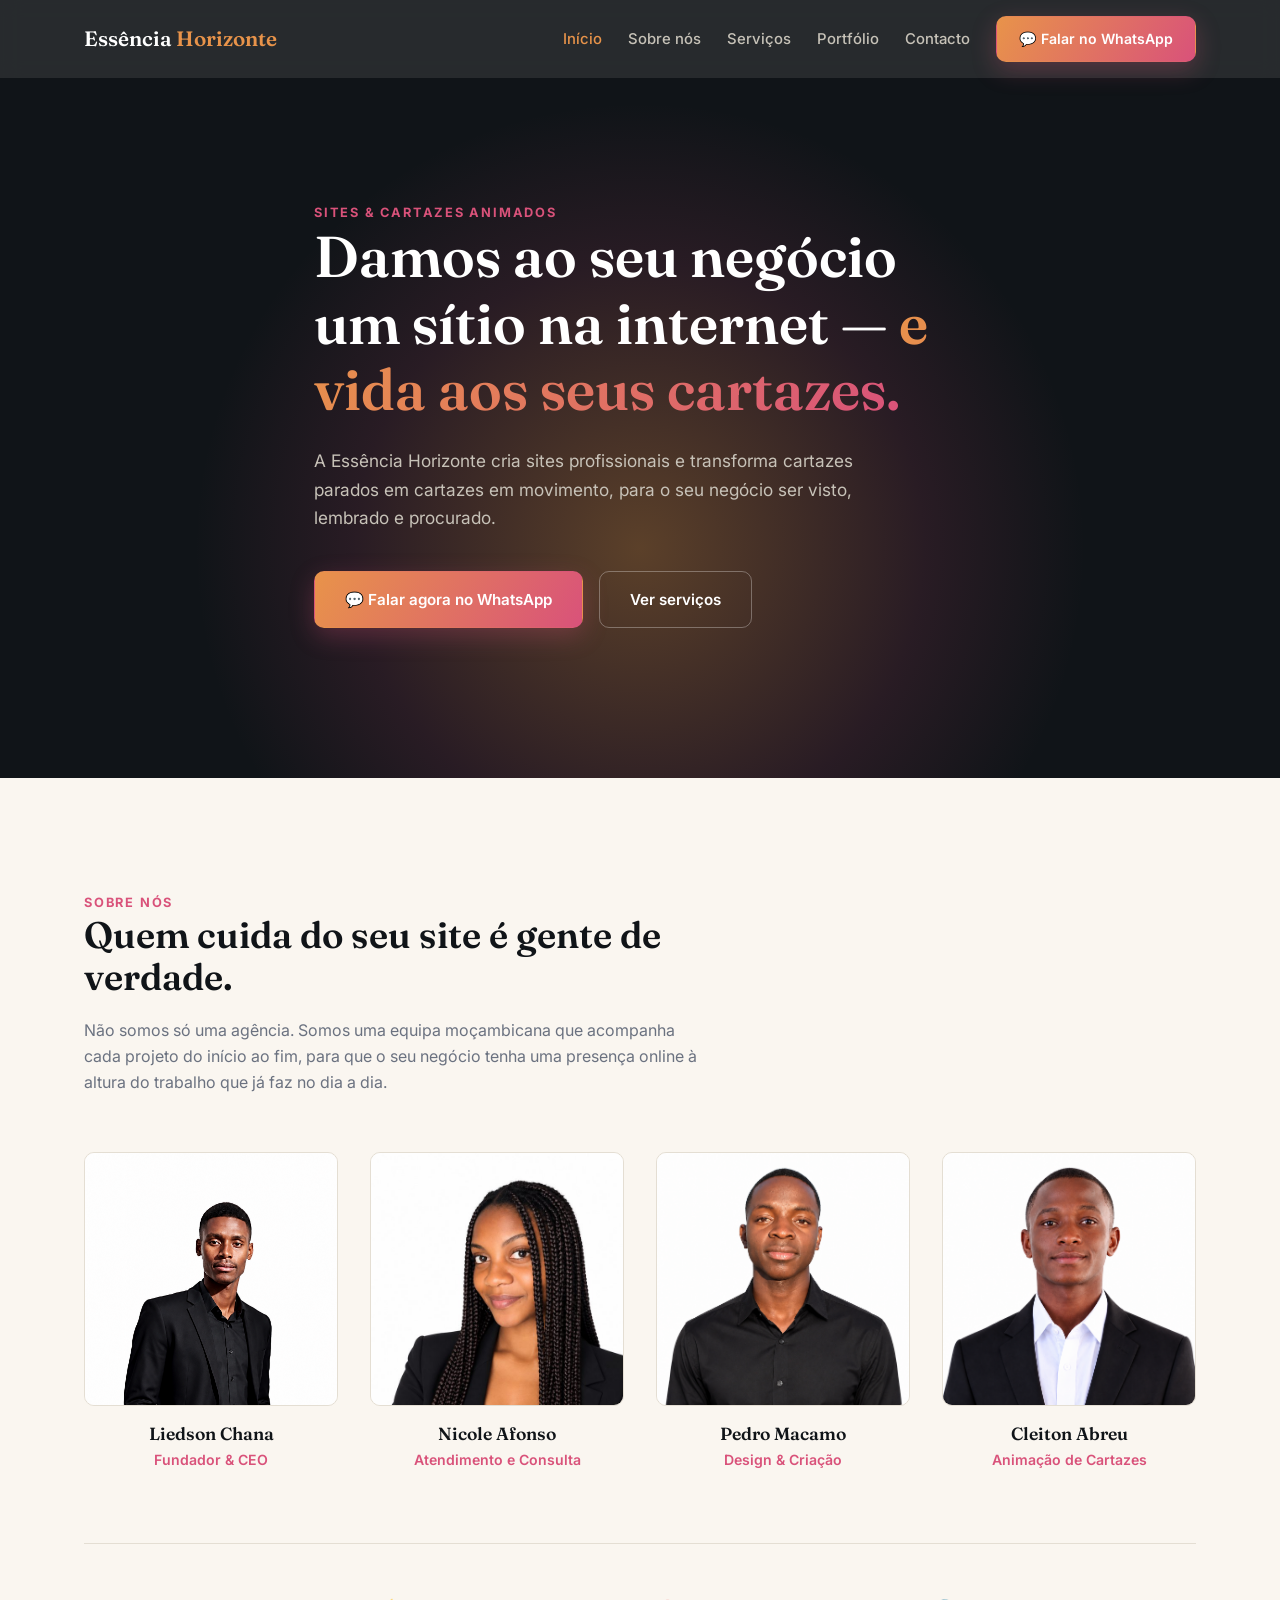
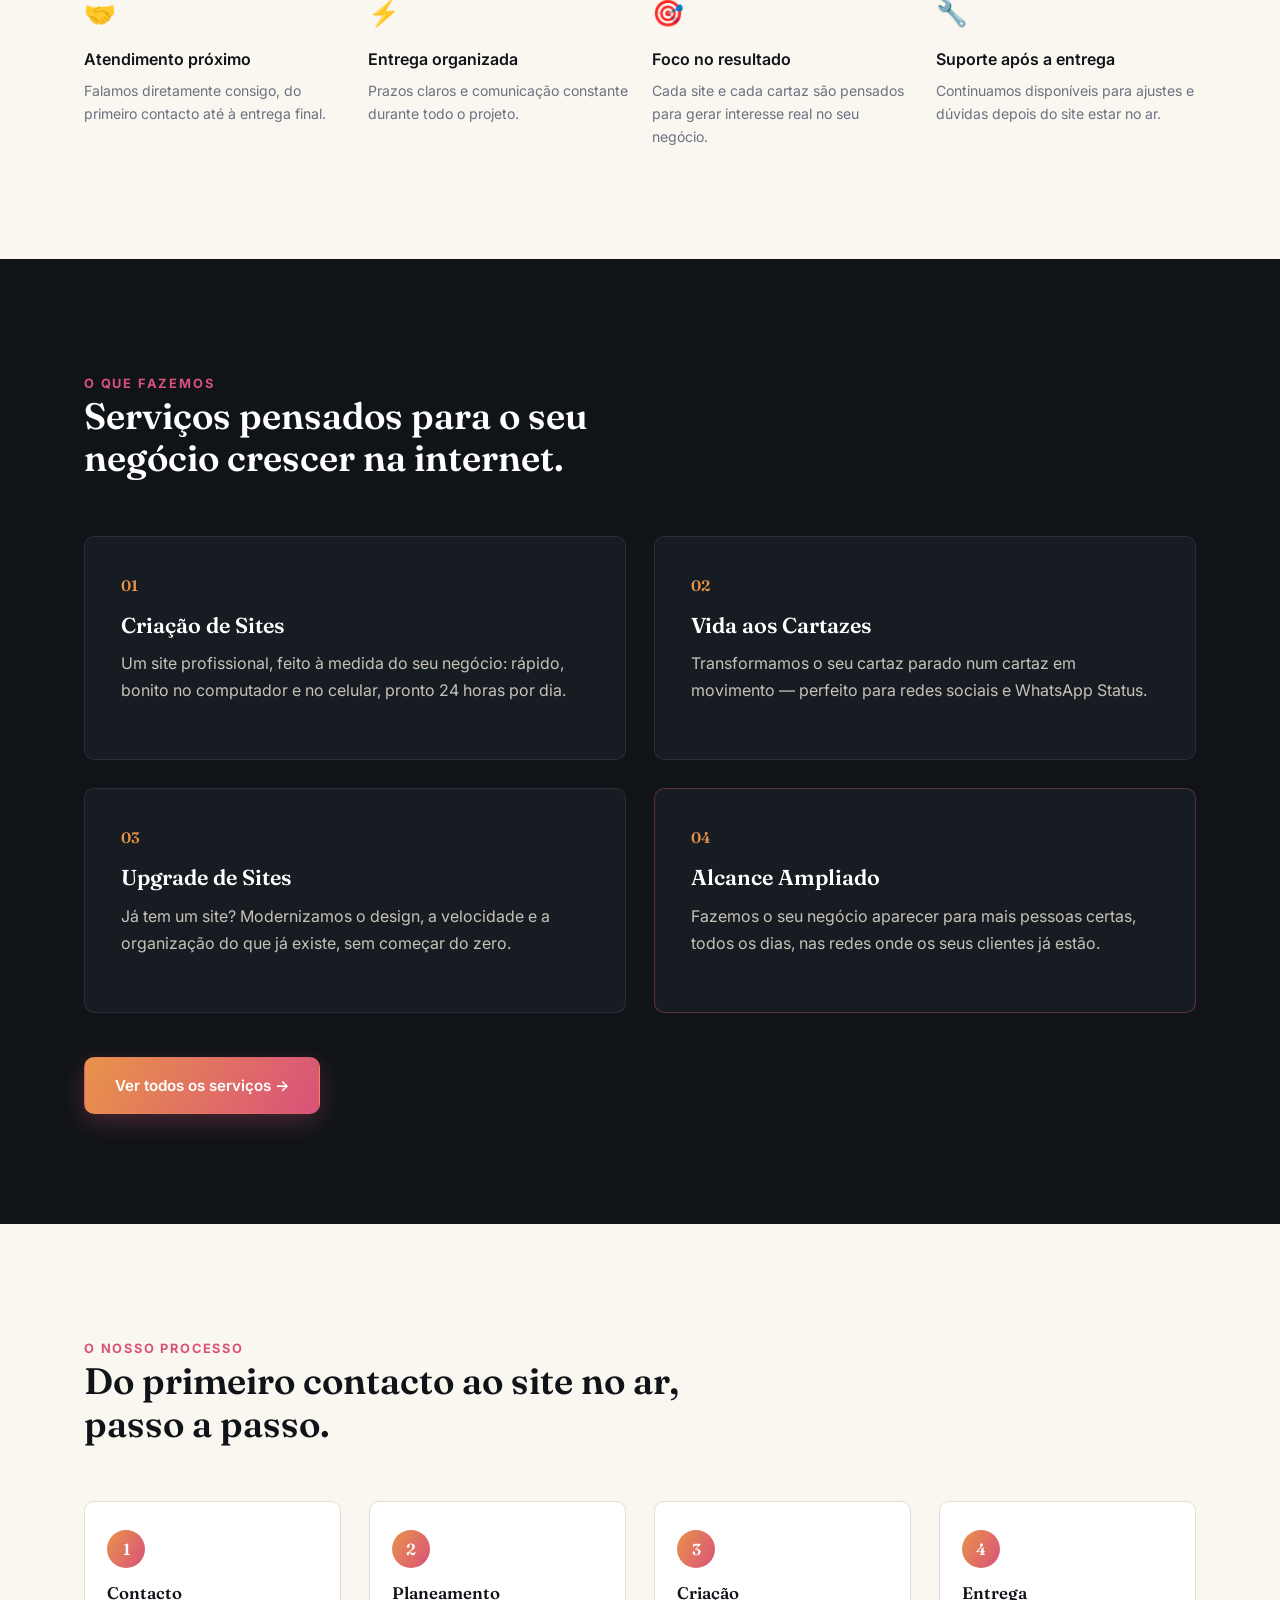
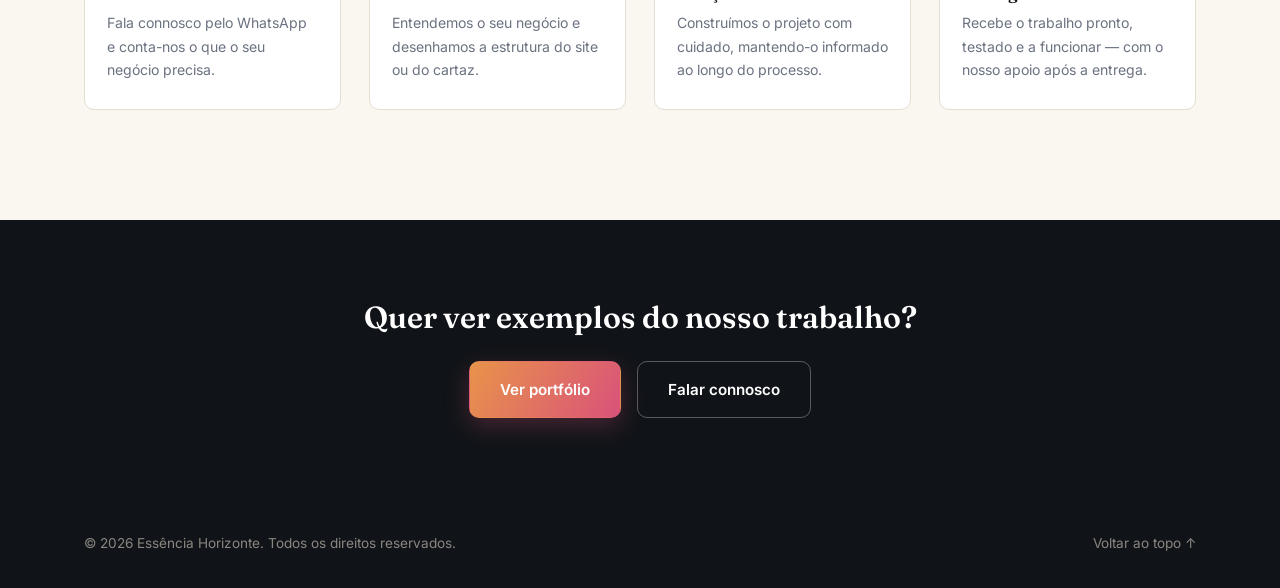
==== commit 473d34ec: "Refactor team member cards in index.html" ====
--- a/index.html
+++ b/index.html
@@ -53,28 +53,40 @@
       <h2>Quem cuida do seu site é gente de verdade.</h2>
       <p class="sobre-intro">Não somos só uma agência. Somos uma equipa moçambicana que acompanha cada projeto do início ao fim, para que o seu negócio tenha uma presença online à altura do trabalho que já faz no dia a dia.</p>
 
-      <div class="pessoa-card">
-  <div class="foto-frame"><img src="images/fundador.jpg" alt="Liedson Chana" data-protegida></div>
-  <h3>Liedson Chana</h3>
-  <div class="pessoa-cargo">Fundador &amp; CEO</div>
-</div>
+  <div class="equipa-grid">
 
-<div class="pessoa-card">
-  <div class="foto-frame"><img src="images/nicole-afonso.jpg" alt="Nicole Afonso" data-protegida></div>
-  <h3>Nicole Afonso</h3>
-  <div class="pessoa-cargo">Atendimento e Consulta</div>
-</div>
+  <div class="pessoa-card">
+    <div class="foto-frame">
+      <img src="images/fundador.jpg" alt="Liedson Chana">
+    </div>
+    <h3>Liedson Chana</h3>
+    <div class="pessoa-cargo">Fundador &amp; CEO</div>
+  </div>
 
-<div class="pessoa-card">
-  <div class="foto-frame"><img src="images/equipa-1.jpg" alt="Pedro Macamo" data-protegida></div>
-  <h3>Pedro Macamo</h3>
-  <div class="pessoa-cargo">Design &amp; Criação</div>
-</div>
+  <div class="pessoa-card">
+    <div class="foto-frame">
+      <img src="images/nicole-afonso.jpg" alt="Nicole Afonso">
+    </div>
+    <h3>Nicole Afonso</h3>
+    <div class="pessoa-cargo">Atendimento e Consulta</div>
+  </div>
 
-<div class="pessoa-card">
-  <div class="foto-frame"><img src="images/equipa-2.jpg" alt="Cleiton Abreu" data-protegida></div>
-  <h3>Cleiton Abreu</h3>
-  <div class="pessoa-cargo">Animação de Cartazes</div>
+  <div class="pessoa-card">
+    <div class="foto-frame">
+      <img src="images/equipa-1.jpg" alt="Pedro Macamo">
+    </div>
+    <h3>Pedro Macamo</h3>
+    <div class="pessoa-cargo">Design &amp; Criação</div>
+  </div>
+
+  <div class="pessoa-card">
+    <div class="foto-frame">
+      <img src="images/equipa-2.jpg" alt="Cleiton Abreu">
+    </div>
+    <h3>Cleiton Abreu</h3>
+    <div class="pessoa-cargo">Animação de Cartazes</div>
+  </div>
+
 </div>
 
       <div class="valores-grid">
--- a/style.css
+++ b/style.css
@@ -1,4 +1,4 @@
-* =====================================================================
+/* =====================================================================
    ESSÊNCIA HORIZONTE — style.css
    ===================================================================== */
 
@@ -12,8 +12,10 @@
   --cinza-texto: #6B7280;
   --cinza-linha: #E4DED3;
   --whatsapp: #25D366;
+
   --fonte-titulo: "Fraunces", serif;
   --fonte-texto: "Inter", sans-serif;
+
   --raio: 10px;
   --transicao: 0.25s ease;
 }
@@ -21,6 +23,7 @@
 /* Base */
 * { box-sizing: border-box; margin: 0; padding: 0; }
 html { scroll-behavior: smooth; overflow-x: hidden; }
+
 body {
   font-family: var(--fonte-texto);
   color: var(--tinta);
@@ -30,84 +33,124 @@
   overflow-x: hidden;
   width: 100%;
 }
+
 .container { width: 100%; max-width: 1160px; margin: 0 auto; padding: 0 24px; }
+
 h1, h2, h3 { font-family: var(--fonte-titulo); line-height: 1.15; }
 a { color: inherit; text-decoration: none; }
 img { max-width: 100%; display: block; }
+
 .eyebrow {
-  font-size: 0.8rem; font-weight: 700; letter-spacing: 0.14em;
-  text-transform: uppercase; color: var(--rosa); margin-bottom: 14px;
-}
+  font-size: 0.8rem;
+  font-weight: 700;
+  letter-spacing: 0.14em;
+  text-transform: uppercase;
+  color: var(--rosa);
+  margin-bottom: 14px;
+}
+
 a:focus-visible, button:focus-visible, [tabindex]:focus-visible {
-  outline: 2px solid var(--ambar); outline-offset: 3px;
-}
+  outline: 2px solid var(--ambar);
+  outline-offset: 3px;
+}
+
 @media (prefers-reduced-motion: reduce) {
   * { animation-duration: 0.001ms !important; transition-duration: 0.001ms !important; }
 }
 
 /* Botões */
 .btn {
-  display: inline-flex; align-items: center; gap: 8px; padding: 15px 30px;
-  border-radius: var(--raio); font-weight: 600; font-size: 0.95rem;
-  border: 1px solid transparent; cursor: pointer;
+  display: inline-flex;
+  align-items: center;
+  gap: 8px;
+  padding: 15px 30px;
+  border-radius: var(--raio);
+  font-weight: 600;
+  font-size: 0.95rem;
+  border: 1px solid transparent;
+  cursor: pointer;
   transition: transform var(--transicao), background var(--transicao), border-color var(--transicao), box-shadow var(--transicao);
 }
 .btn:hover { transform: translateY(-2px); }
+
 .btn-primary {
-  background: linear-gradient(120deg, var(--ambar), var(--rosa)); color: var(--branco);
+  background: linear-gradient(120deg, var(--ambar), var(--rosa));
+  color: var(--branco);
   box-shadow: 0 8px 24px rgba(217, 82, 122, 0.28);
 }
 .btn-primary:hover { box-shadow: 0 12px 28px rgba(217, 82, 122, 0.4); }
-.btn-ghost { background: transparent; border-color: rgba(255,255,255,0.3); color: var(--branco); }
+
+.btn-ghost {
+  background: transparent;
+  border-color: rgba(255,255,255,0.3);
+  color: var(--branco);
+}
 .btn-ghost:hover { border-color: var(--ambar); color: var(--ambar); }
-.btn-ghost-claro { background: transparent; border-color: var(--cinza-linha); color: var(--tinta); }
+
+.btn-ghost-claro {
+  background: transparent;
+  border-color: var(--cinza-linha);
+  color: var(--tinta);
+}
 .btn-ghost-claro:hover { border-color: var(--rosa); color: var(--rosa); }
+
 .btn-whatsapp {
-  background: var(--whatsapp); color: var(--branco); width: 100%;
-  justify-content: center; font-size: 1.05rem; padding: 18px 30px;
+  background: var(--whatsapp);
+  color: var(--branco);
+  width: 100%;
+  justify-content: center;
+  font-size: 1.05rem;
+  padding: 18px 30px;
 }
 .btn-whatsapp:hover { background: #1EBE59; }
+
 .btn-nav { padding: 10px 22px; font-size: 0.88rem; }
 
 /* Cabeçalho / Menu */
 .site-header {
-  position: sticky; top: 0; z-index: 100;
-  background: rgba(16, 20, 24, 0.9); backdrop-filter: blur(10px);
-}
+  position: sticky;
+  top: 0;
+  z-index: 100;
+  background: rgba(16, 20, 24, 0.9);
+  backdrop-filter: blur(10px);
+}
+
 .header-inner { display: flex; align-items: center; justify-content: space-between; height: 78px; }
+
 .logo { font-family: var(--fonte-titulo); font-size: 1.3rem; font-weight: 600; color: var(--branco); }
 .logo span { color: var(--ambar); }
+
 .main-nav { display: flex; align-items: center; gap: 26px; }
-.main-nav a:not(.btn) {
-  color: #C7C2B8; font-size: 0.93rem; font-weight: 500;
-  transition: color var(--transicao); white-space: nowrap;
-}
+.main-nav a:not(.btn) { color: #C7C2B8; font-size: 0.93rem; font-weight: 500; transition: color var(--transicao); white-space: nowrap; }
 .main-nav a:not(.btn):hover, .main-nav a.ativo { color: var(--ambar); }
+
 .menu-toggle {
-  display: none; flex-direction: column; justify-content: center; gap: 5px;
-  width: 32px; height: 32px; background: none; border: none; cursor: pointer;
-}
-.menu-toggle span {
-  display: block; height: 2px; width: 100%; background: var(--branco);
-  transition: transform var(--transicao), opacity var(--transicao);
-}
+  display: none;
+  flex-direction: column;
+  justify-content: center;
+  gap: 5px;
+  width: 32px; height: 32px;
+  background: none; border: none; cursor: pointer;
+}
+.menu-toggle span { display: block; height: 2px; width: 100%; background: var(--branco); transition: transform var(--transicao), opacity var(--transicao); }
 .menu-toggle.aberto span:nth-child(1) { transform: translateY(7px) rotate(45deg); }
 .menu-toggle.aberto span:nth-child(2) { opacity: 0; }
 .menu-toggle.aberto span:nth-child(3) { transform: translateY(-7px) rotate(-45deg); }
 
 /* Cabeçalho simples das páginas internas */
 .pagina-hero { background: var(--tinta); color: var(--branco); padding: 100px 0 64px; }
-.pagina-hero h1 {
-  font-size: clamp(1.8rem, 4vw, 2.6rem); font-weight: 600;
-  margin-bottom: 16px; max-width: 720px;
-}
+.pagina-hero h1 { font-size: clamp(1.8rem, 4vw, 2.6rem); font-weight: 600; margin-bottom: 16px; max-width: 720px; }
 .pagina-hero-lead { color: #C7C2B8; max-width: 560px; font-size: 1rem; }
 
 /* Hero da página inicial */
 .hero { position: relative; background: var(--tinta); color: var(--branco); padding: 120px 0 150px; overflow: hidden; }
+
 .hero-glow {
-  position: absolute; bottom: -220px; left: 50%; transform: translateX(-50%);
-  width: 900px; height: 900px; border-radius: 50%;
+  position: absolute;
+  bottom: -220px; left: 50%;
+  transform: translateX(-50%);
+  width: 900px; height: 900px;
+  border-radius: 50%;
   background: radial-gradient(circle, rgba(232,147,74,0.35) 0%, rgba(217,82,122,0.12) 45%, transparent 70%);
   animation: respirar 8s ease-in-out infinite;
 }
@@ -115,6 +158,7 @@
   0%, 100% { opacity: 0.7; transform: translateX(-50%) scale(1); }
   50% { opacity: 1; transform: translateX(-50%) scale(1.06); }
 }
+
 .hero-inner { position: relative; max-width: 700px; }
 .hero h1 { font-weight: 600; font-size: clamp(2.2rem, 5vw, 3.6rem); margin-bottom: 24px; }
 .hero h1 .highlight {
@@ -126,28 +170,19 @@
 
 /* Sobre nós / Equipa / Valores */
 .sobre { padding: 110px 0; }
-.sobre h2 {
-  font-size: clamp(1.7rem, 3vw, 2.3rem); font-weight: 600;
-  margin-bottom: 18px; max-width: 620px;
-}
+.sobre h2 { font-size: clamp(1.7rem, 3vw, 2.3rem); font-weight: 600; margin-bottom: 18px; max-width: 620px; }
 .sobre-intro { color: var(--cinza-texto); max-width: 620px; margin-bottom: 56px; }
 
-/* Equipa: fundador ao centro na primeira linha e restantes membros abaixo */
-.equipa-grid {
-  display: grid;
-  grid-template-columns: repeat(3, minmax(0, 1fr));
-  grid-template-areas: ". fundador ." "membro2 membro3 membro4";
-  gap: 32px;
-  margin-bottom: 72px;
-}
+.equipa-grid { display: grid; grid-template-columns: repeat(4, 1fr); gap: 32px; margin-bottom: 72px; }
 .pessoa-card { text-align: center; }
-.pessoa-card:nth-child(1) { grid-area: fundador; }
-.pessoa-card:nth-child(2) { grid-area: membro2; }
-.pessoa-card:nth-child(3) { grid-area: membro3; }
-.pessoa-card:nth-child(4) { grid-area: membro4; }
+
 .foto-frame {
-  width: 100%; aspect-ratio: 1 / 1; border-radius: var(--raio);
-  overflow: hidden; margin-bottom: 18px; border: 1px solid var(--cinza-linha);
+  width: 100%;
+  aspect-ratio: 1 / 1;
+  border-radius: var(--raio);
+  overflow: hidden;
+  margin-bottom: 18px;
+  border: 1px solid var(--cinza-linha);
 }
 .foto-frame img { width: 100%; height: 100%; object-fit: cover; object-position: top center; }
 .foto-frame.sem-foto {
@@ -155,12 +190,11 @@
   background: linear-gradient(135deg, var(--ambar), var(--rosa));
 }
 .foto-iniciais { font-family: var(--fonte-titulo); color: var(--branco); font-size: 2.2rem; font-weight: 600; }
+
 .pessoa-card h3 { font-size: 1.1rem; font-weight: 600; margin-bottom: 4px; }
 .pessoa-cargo { color: var(--rosa); font-size: 0.88rem; font-weight: 600; }
-.valores-grid {
-  display: grid; grid-template-columns: repeat(4, 1fr); gap: 24px;
-  border-top: 1px solid var(--cinza-linha); padding-top: 48px;
-}
+
+.valores-grid { display: grid; grid-template-columns: repeat(4, 1fr); gap: 24px; border-top: 1px solid var(--cinza-linha); padding-top: 48px; }
 .valor-item { text-align: left; }
 .valor-icone { font-size: 1.6rem; display: block; margin-bottom: 12px; }
 .valor-item h4 { font-size: 1rem; font-weight: 600; margin-bottom: 6px; }
@@ -170,95 +204,84 @@
 .sobre-teaser { padding: 100px 0; }
 .sobre-teaser-grid { display: grid; grid-template-columns: 280px 1fr; gap: 48px; align-items: center; }
 .sobre-teaser-texto { color: var(--cinza-texto); margin-bottom: 14px; max-width: 480px; }
-.link-saber-mais {
-  display: inline-block; color: var(--rosa); font-size: 0.9rem;
-  font-weight: 600; margin-top: 4px; transition: color var(--transicao);
-}
+.link-saber-mais { display: inline-block; color: var(--rosa); font-size: 0.9rem; font-weight: 600; margin-top: 4px; transition: color var(--transicao); }
 .link-saber-mais:hover { color: var(--ambar); }
 
 /* Serviços */
 .servicos { background: var(--tinta); color: var(--branco); padding: 110px 0; }
-.servicos h2 {
-  font-size: clamp(1.7rem, 3vw, 2.3rem); font-weight: 600;
-  margin-bottom: 56px; max-width: 640px;
-}
+.servicos h2 { font-size: clamp(1.7rem, 3vw, 2.3rem); font-weight: 600; margin-bottom: 56px; max-width: 640px; }
 .servicos-grid { display: grid; grid-template-columns: 1fr 1fr; gap: 28px; }
-.servico-card {
-  background: var(--tinta-2); border: 1px solid rgba(255,255,255,0.08);
-  border-radius: var(--raio); padding: 36px;
-  transition: border-color var(--transicao), transform var(--transicao);
-}
+
+.servico-card { background: var(--tinta-2); border: 1px solid rgba(255,255,255,0.08); border-radius: var(--raio); padding: 36px; transition: border-color var(--transicao), transform var(--transicao); }
 .servico-card:hover { transform: translateY(-4px); border-color: rgba(232,147,74,0.4); }
 .servico-destaque { border-color: rgba(217,82,122,0.35); }
+
 .servico-numero { font-family: var(--fonte-titulo); color: var(--ambar); font-size: 0.95rem; font-weight: 600; margin-bottom: 16px; }
 .servico-card h3 { font-size: 1.35rem; font-weight: 600; margin-bottom: 12px; }
 .servico-card > p { color: #C7C2B8; margin-bottom: 20px; }
+
 .servico-lista { list-style: none; display: flex; flex-direction: column; gap: 10px; }
 .servico-lista li { font-size: 0.9rem; color: #C7C2B8; padding-left: 22px; position: relative; }
 .servico-lista li::before { content: "✓"; position: absolute; left: 0; color: var(--ambar); font-weight: 700; }
+
 .tag-discreta {
-  display: inline-block; font-size: 0.78rem; color: var(--ambar);
-  background: rgba(232,147,74,0.14); padding: 5px 14px;
-  border-radius: 999px; margin-top: 4px; font-weight: 600;
+  display: inline-block;
+  font-size: 0.78rem;
+  color: var(--ambar);
+  background: rgba(232,147,74,0.14);
+  padding: 5px 14px;
+  border-radius: 999px;
+  margin-top: 4px;
+  font-weight: 600;
 }
 
 /* Cartaz estático vs. animado */
-.cartaz-demo {
-  display: flex; align-items: center; gap: 14px; background: var(--tinta);
-  border-radius: var(--raio); padding: 20px; margin-bottom: 24px; cursor: pointer;
-}
-.cartaz-estatico, .cartaz-animado {
-  flex: 1; border-radius: 8px; padding: 22px 12px; text-align: center;
-  font-size: 0.82rem; font-weight: 600;
-  transition: transform var(--transicao), box-shadow var(--transicao);
-}
+.cartaz-demo { display: flex; align-items: center; gap: 14px; background: var(--tinta); border-radius: var(--raio); padding: 20px; margin-bottom: 24px; cursor: pointer; }
+.cartaz-estatico, .cartaz-animado { flex: 1; border-radius: 8px; padding: 22px 12px; text-align: center; font-size: 0.82rem; font-weight: 600; transition: transform var(--transicao), box-shadow var(--transicao); }
 .cartaz-estatico { background: #2A2E33; color: #8A8680; filter: grayscale(1); }
 .cartaz-animado {
   background: linear-gradient(120deg, var(--ambar), var(--rosa));
-  color: var(--branco); background-size: 200% 200%;
+  color: var(--branco);
+  background-size: 200% 200%;
   animation: brilho-cartaz 3s ease infinite;
 }
-@keyframes brilho-cartaz {
-  0% { background-position: 0% 50%; }
-  50% { background-position: 100% 50%; }
-  100% { background-position: 0% 50%; }
-}
+@keyframes brilho-cartaz { 0% { background-position: 0% 50%; } 50% { background-position: 100% 50%; } 100% { background-position: 0% 50%; } }
 .cartaz-seta { color: var(--ambar); font-size: 1.2rem; }
-.cartaz-demo:hover .cartaz-animado, .cartaz-demo:focus-visible .cartaz-animado {
-  transform: scale(1.06); box-shadow: 0 10px 26px rgba(217, 82, 122, 0.4);
-}
-.cartaz-demo:hover .cartaz-estatico, .cartaz-demo:focus-visible .cartaz-estatico {
-  transform: scale(0.96); opacity: 0.6;
-}
-
-/* Bloco "Brevemente" com desfoque */
+.cartaz-demo:hover .cartaz-animado, .cartaz-demo:focus-visible .cartaz-animado { transform: scale(1.06); box-shadow: 0 10px 26px rgba(217, 82, 122, 0.4); }
+.cartaz-demo:hover .cartaz-estatico, .cartaz-demo:focus-visible .cartaz-estatico { transform: scale(0.96); opacity: 0.6; }
+
+/* Bloco "Brevemente" com desfoque (substitui o exemplo em vídeo) */
 .brevemente-card {
-  position: relative; border-radius: var(--raio); overflow: hidden;
-  min-height: 200px; display: flex; align-items: center; justify-content: center;
+  position: relative;
+  border-radius: var(--raio);
+  overflow: hidden;
+  min-height: 200px;
+  display: flex; align-items: center; justify-content: center;
   background:
     radial-gradient(circle at 25% 25%, rgba(232,147,74,0.4), transparent 55%),
     radial-gradient(circle at 75% 75%, rgba(217,82,122,0.4), transparent 55%),
     var(--tinta-2);
   border: 1px solid rgba(255,255,255,0.08);
 }
-.brevemente-card::before {
-  content: ""; position: absolute; inset: 0; backdrop-filter: blur(16px);
-  -webkit-backdrop-filter: blur(16px); background: rgba(16,20,24,0.3);
-}
+.brevemente-card::before { content: ""; position: absolute; inset: 0; backdrop-filter: blur(16px); -webkit-backdrop-filter: blur(16px); background: rgba(16,20,24,0.3); }
 .brevemente-texto { position: relative; z-index: 1; text-align: center; padding: 1rem 1.4rem; }
 .brevemente-badge {
-  display: inline-block; background: rgba(217, 82, 122, 0.18); color: var(--rosa);
-  font-size: 0.78rem; font-weight: 700; letter-spacing: 0.08em;
-  text-transform: uppercase; padding: 5px 14px; border-radius: 999px; margin-bottom: 12px;
+  display: inline-block;
+  background: rgba(217, 82, 122, 0.18);
+  color: var(--rosa);
+  font-size: 0.78rem;
+  font-weight: 700;
+  letter-spacing: 0.08em;
+  text-transform: uppercase;
+  padding: 5px 14px;
+  border-radius: 999px;
+  margin-bottom: 12px;
 }
 .brevemente-texto p { color: #C7C2B8; font-size: 0.9rem; margin-top: 6px; }
 
 /* Como funciona */
 .como-funciona { padding: 110px 0; }
-.como-funciona h2 {
-  font-size: clamp(1.7rem, 3vw, 2.3rem); font-weight: 600;
-  margin-bottom: 56px; max-width: 620px;
-}
+.como-funciona h2 { font-size: clamp(1.7rem, 3vw, 2.3rem); font-weight: 600; margin-bottom: 56px; max-width: 620px; }
 .passos-grid { display: grid; grid-template-columns: repeat(4, 1fr); gap: 28px; }
 .passo-item { background: var(--branco); border: 1px solid var(--cinza-linha); border-radius: var(--raio); padding: 28px 22px; }
 .passo-numero {
@@ -273,10 +296,7 @@
 
 /* Perguntas frequentes */
 .perguntas { padding: 100px 0; }
-.perguntas h2 {
-  font-size: clamp(1.7rem, 3vw, 2.3rem); font-weight: 600;
-  margin-bottom: 40px; max-width: 620px;
-}
+.perguntas h2 { font-size: clamp(1.7rem, 3vw, 2.3rem); font-weight: 600; margin-bottom: 40px; max-width: 620px; }
 .faq-lista { max-width: 760px; }
 .faq-item { border-bottom: 1px solid var(--cinza-linha); }
 .faq-pergunta {
@@ -284,10 +304,7 @@
   padding: 22px 0; display: flex; justify-content: space-between; align-items: center;
   font-family: var(--fonte-titulo); font-size: 1.05rem; font-weight: 600; color: var(--tinta);
 }
-.faq-pergunta .mais {
-  color: var(--ambar); font-size: 1.4rem; transition: transform var(--transicao);
-  flex: none; margin-left: 16px;
-}
+.faq-pergunta .mais { color: var(--ambar); font-size: 1.4rem; transition: transform var(--transicao); flex: none; margin-left: 16px; }
 .faq-item.aberto .faq-pergunta .mais { transform: rotate(45deg); }
 .faq-resposta { max-height: 0; overflow: hidden; transition: max-height 0.3s ease; }
 .faq-item.aberto .faq-resposta { max-height: 260px; }
@@ -296,31 +313,17 @@
 /* Contacto */
 .contacto { padding: 100px 0; }
 .contacto-grid { display: grid; grid-template-columns: 1fr 1fr; gap: 48px; }
-.contacto-card {
-  background: var(--branco); border: 1px solid var(--cinza-linha);
-  border-radius: var(--raio); padding: 32px; margin-top: 20px;
-}
-.contacto-linha {
-  display: flex; justify-content: space-between; padding: 14px 0;
-  border-top: 1px solid var(--cinza-linha); font-size: 0.95rem;
-}
+.contacto-card { background: var(--branco); border: 1px solid var(--cinza-linha); border-radius: var(--raio); padding: 32px; margin-top: 20px; }
+.contacto-linha { display: flex; justify-content: space-between; padding: 14px 0; border-top: 1px solid var(--cinza-linha); font-size: 0.95rem; }
 .contacto-linha:first-child { border-top: none; }
 .contacto-linha strong { color: var(--tinta); }
 
 /* Portfólio */
 .portfolio { padding: 90px 0 60px; }
 .portfolio-grid { display: grid; grid-template-columns: repeat(3, 1fr); gap: 28px; margin-bottom: 28px; }
-.portfolio-card {
-  display: block; background: var(--tinta); color: var(--branco);
-  border: 1px solid rgba(255,255,255,0.08); border-radius: var(--raio);
-  padding: 30px 26px; transition: transform var(--transicao), border-color var(--transicao);
-}
+.portfolio-card { display: block; background: var(--tinta); color: var(--branco); border: 1px solid rgba(255,255,255,0.08); border-radius: var(--raio); padding: 30px 26px; transition: transform var(--transicao), border-color var(--transicao); }
 .portfolio-card:hover { transform: translateY(-4px); border-color: rgba(232,147,74,0.4); }
-.portfolio-tag {
-  display: inline-block; background: rgba(232,147,74,0.15); color: var(--ambar);
-  font-size: 0.72rem; font-weight: 700; letter-spacing: 0.08em;
-  text-transform: uppercase; padding: 4px 12px; border-radius: 999px; margin-bottom: 16px;
-}
+.portfolio-tag { display: inline-block; background: rgba(232,147,74,0.15); color: var(--ambar); font-size: 0.72rem; font-weight: 700; letter-spacing: 0.08em; text-transform: uppercase; padding: 4px 12px; border-radius: 999px; margin-bottom: 16px; }
 .portfolio-card h3 { font-size: 1.2rem; font-weight: 600; margin-bottom: 10px; }
 .portfolio-card p { color: #C7C2B8; font-size: 0.9rem; margin-bottom: 16px; }
 .portfolio-nota { color: var(--cinza-texto); font-size: 0.85rem; }
@@ -332,16 +335,12 @@
 
 /* Rodapé */
 .rodape { background: var(--tinta); color: #8A8680; padding: 34px 0; }
-.rodape-inner {
-  display: flex; flex-wrap: wrap; gap: 14px; align-items: center;
-  justify-content: space-between; font-size: 0.85rem;
-}
+.rodape-inner { display: flex; flex-wrap: wrap; gap: 14px; align-items: center; justify-content: space-between; font-size: 0.85rem; }
 .rodape-inner a:hover { color: var(--branco); }
 
 /* Responsivo */
 @media (max-width: 980px) {
-  /* A equipa conserva a disposição de três colunas neste intervalo */
-  .valores-grid, .passos-grid, .portfolio-grid { grid-template-columns: repeat(2, 1fr); }
+  .equipa-grid, .valores-grid, .passos-grid, .portfolio-grid { grid-template-columns: repeat(2, 1fr); }
   .servicos-grid { grid-template-columns: 1fr; }
   .sobre-teaser-grid, .contacto-grid { grid-template-columns: 1fr; }
 }
@@ -350,162 +349,14 @@
   .menu-toggle { display: flex; }
   .main-nav {
     position: absolute; top: 78px; left: 0; right: 0;
-    background: var(--tinta); flex-direction: column; align-items: stretch;
-    padding: 8px 24px 24px; display: none;
+    background: var(--tinta);
+    flex-direction: column; align-items: stretch;
+    padding: 8px 24px 24px;
+    display: none;
   }
   .main-nav.aberto { display: flex; }
   .main-nav a:not(.btn) { padding: 14px 0; border-bottom: 1px solid rgba(255,255,255,0.08); }
   .main-nav .btn { margin-top: 14px; justify-content: center; }
-
-  /* No telemóvel, os cartões da equipa ficam empilhados */
-  .equipa-grid {
-    grid-template-columns: 1fr;
-    grid-template-areas: "fundador" "membro2" "membro3" "membro4";
-    max-width: 360px;
-    margin-left: auto;
-    margin-right: auto;
-  }
-
-  .valores-grid, .passos-grid, .portfolio-grid { grid-template-columns: 1fr; }
+  .equipa-grid, .valores-grid, .passos-grid, .portfolio-grid { grid-template-columns: 1fr; }
   .hero { padding: 100px 0 110px; }
 }
-/* =====================================================
-   CORRECÇÃO RESPONSIVA — ESSÊNCIA HORIZONTE
-   ===================================================== */
-
-/* Garantir as cores originais do cabeçalho e do hero */
-.site-header {
-  background: rgba(16, 20, 24, 0.9) !important;
-}
-
-.logo {
-  color: #FFFFFF !important;
-}
-
-.hero {
-  background: var(--tinta) !important;
-  color: var(--branco);
-  width: 100%;
-}
-
-/* Ajustes para telemóveis */
-@media (max-width: 760px) {
-
-  .container {
-    padding-left: 20px;
-    padding-right: 20px;
-  }
-
-  .header-inner {
-    height: 70px;
-  }
-
-  .logo {
-    font-size: 1.15rem;
-  }
-
-  .hero {
-    padding: 85px 0 90px;
-    min-height: auto;
-  }
-
-  .hero-inner {
-    width: 100%;
-    max-width: 100%;
-  }
-
-  .hero .eyebrow {
-    font-size: 0.68rem;
-    letter-spacing: 0.10em;
-  }
-
-  .hero h1 {
-    font-size: clamp(2rem, 8.5vw, 2.7rem);
-    line-height: 1.12;
-    overflow-wrap: break-word;
-    margin-bottom: 22px;
-  }
-
-  .hero-lead {
-    font-size: 0.98rem;
-    line-height: 1.65;
-    margin-bottom: 28px;
-  }
-
-  .hero-actions {
-    flex-direction: column;
-    align-items: stretch;
-    gap: 12px;
-  }
-
-  .hero-actions .btn {
-    justify-content: center;
-    width: 100%;
-  }
-
-  .sobre,
-  .servicos,
-  .como-funciona,
-  .perguntas,
-  .contacto {
-    padding-top: 70px;
-    padding-bottom: 70px;
-  }
-
-  .equipa-grid {
-    grid-template-columns: minmax(0, 1fr);
-    grid-template-areas:
-      "fundador"
-      "membro2"
-      "membro3"
-      "membro4";
-    width: 100%;
-    max-width: 340px;
-    margin-left: auto;
-    margin-right: auto;
-    gap: 38px;
-  }
-
-  .foto-frame {
-    width: 100%;
-  }
-
-  .valores-grid,
-  .passos-grid,
-  .portfolio-grid {
-    grid-template-columns: 1fr;
-  }
-
-  .servico-card {
-    padding: 26px 22px;
-  }
-
-  .sobre-teaser-grid {
-    gap: 28px;
-  }
-
-  .contacto-card {
-    padding: 22px;
-  }
-
-  .rodape-inner {
-    flex-direction: column;
-    align-items: flex-start;
-  }
-}
-
-/* Ajustes para ecrãs muito estreitos */
-@media (max-width: 380px) {
-  .hero h1 {
-    font-size: 2rem;
-  }
-
-  .container {
-    padding-left: 16px;
-    padding-right: 16px;
-  }
-
-  .btn {
-    padding: 14px 18px;
-  }
-}
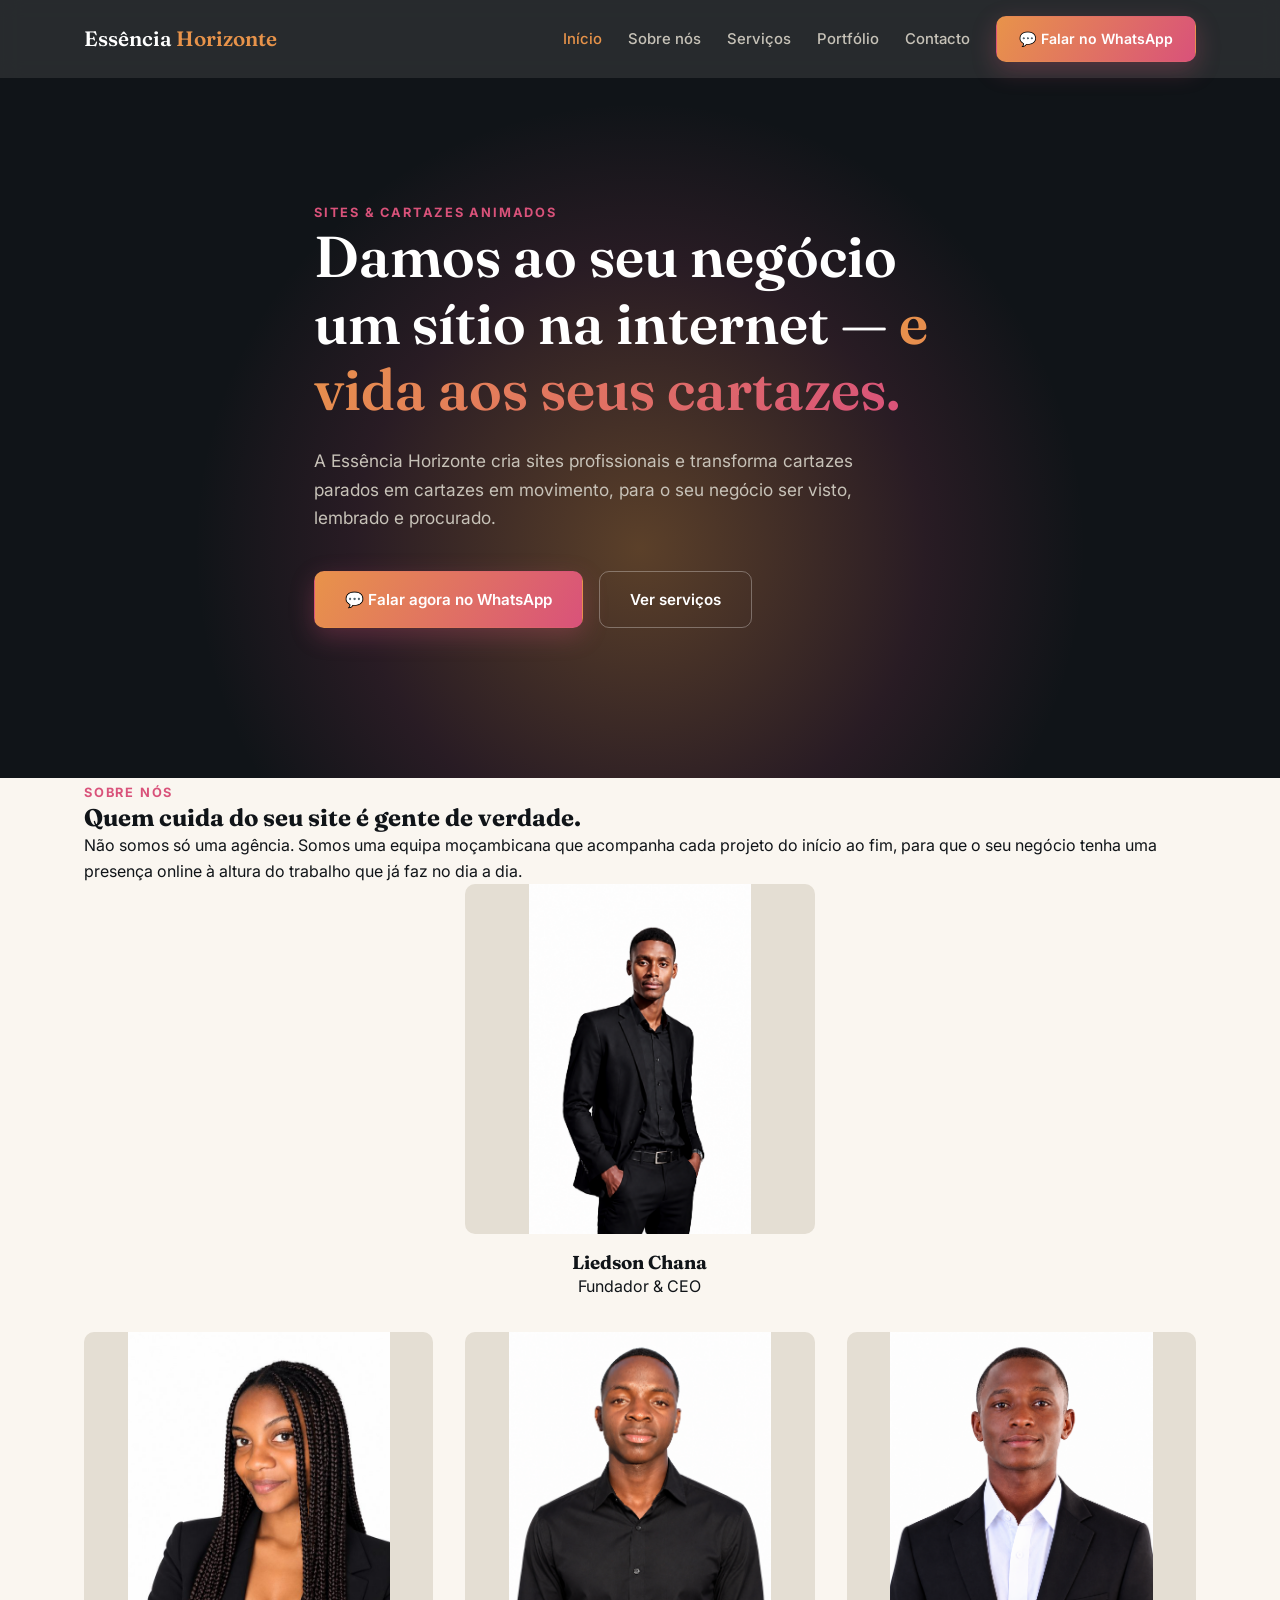
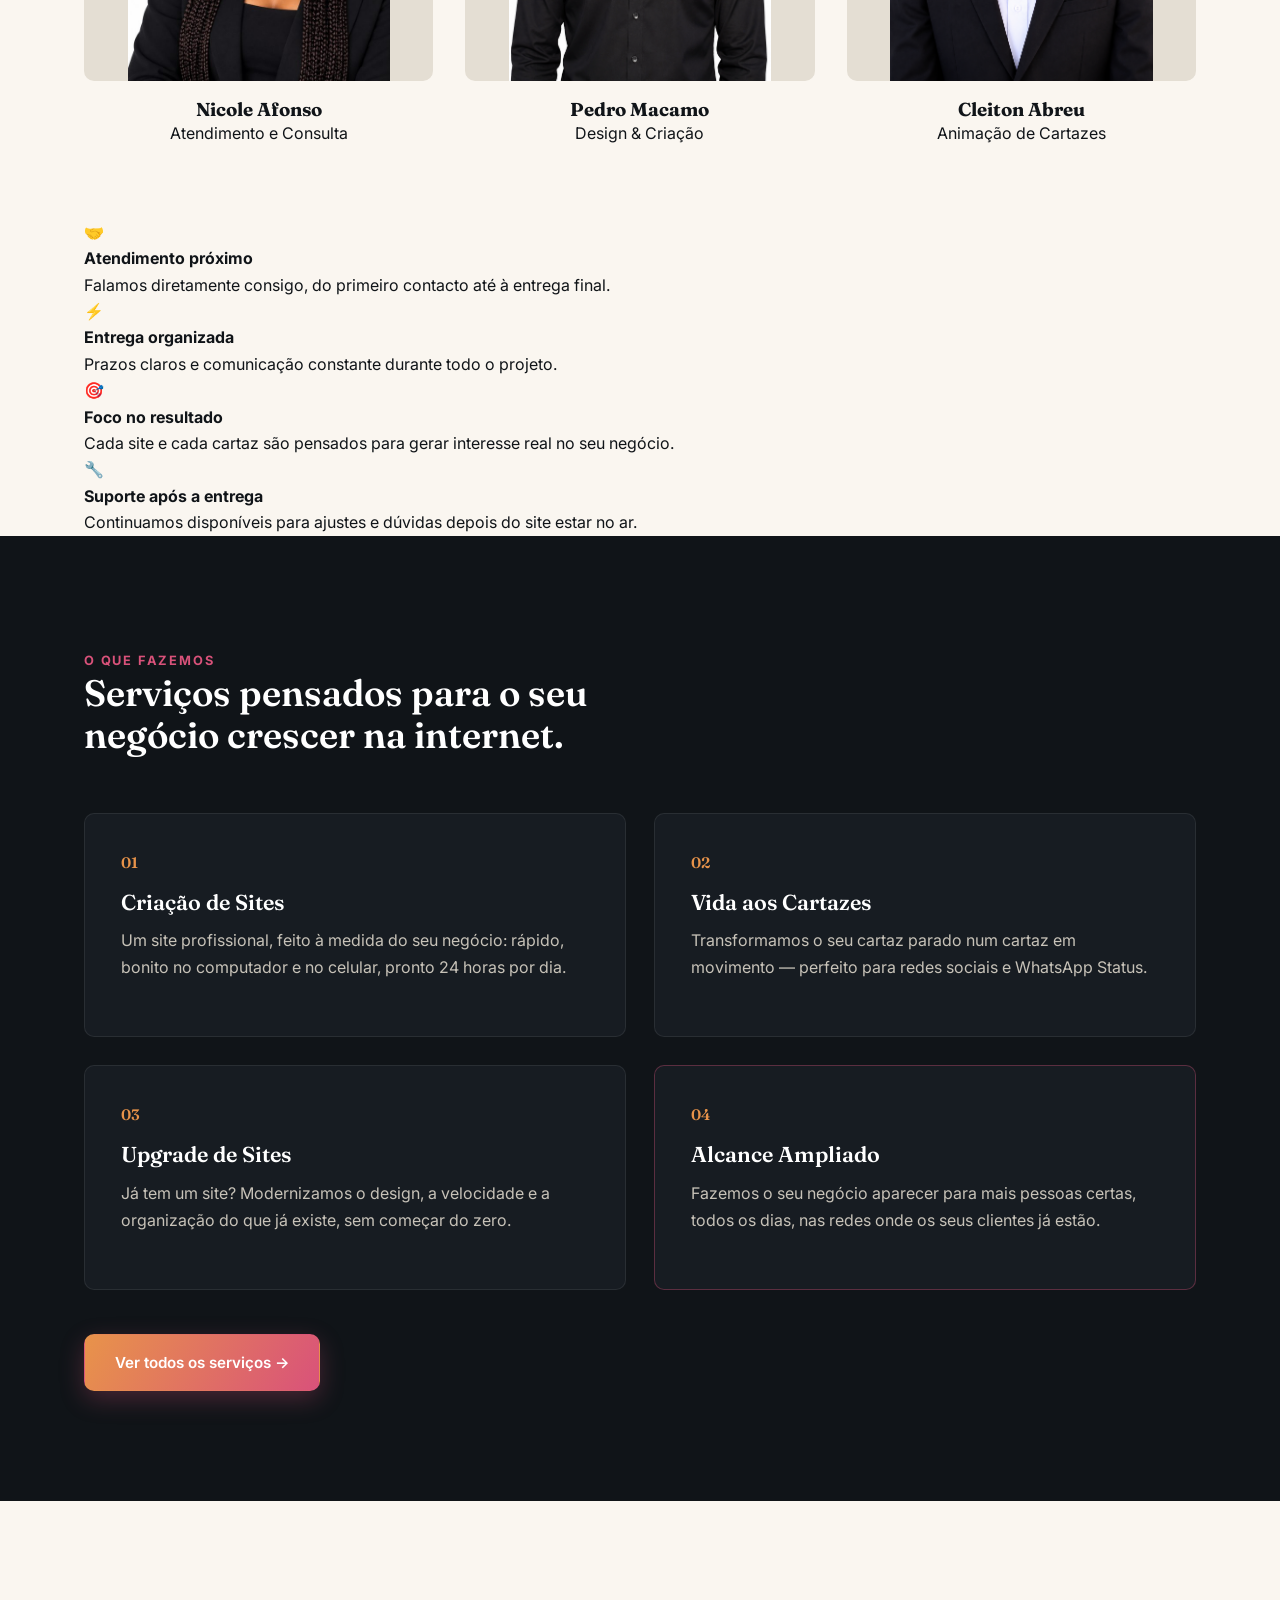
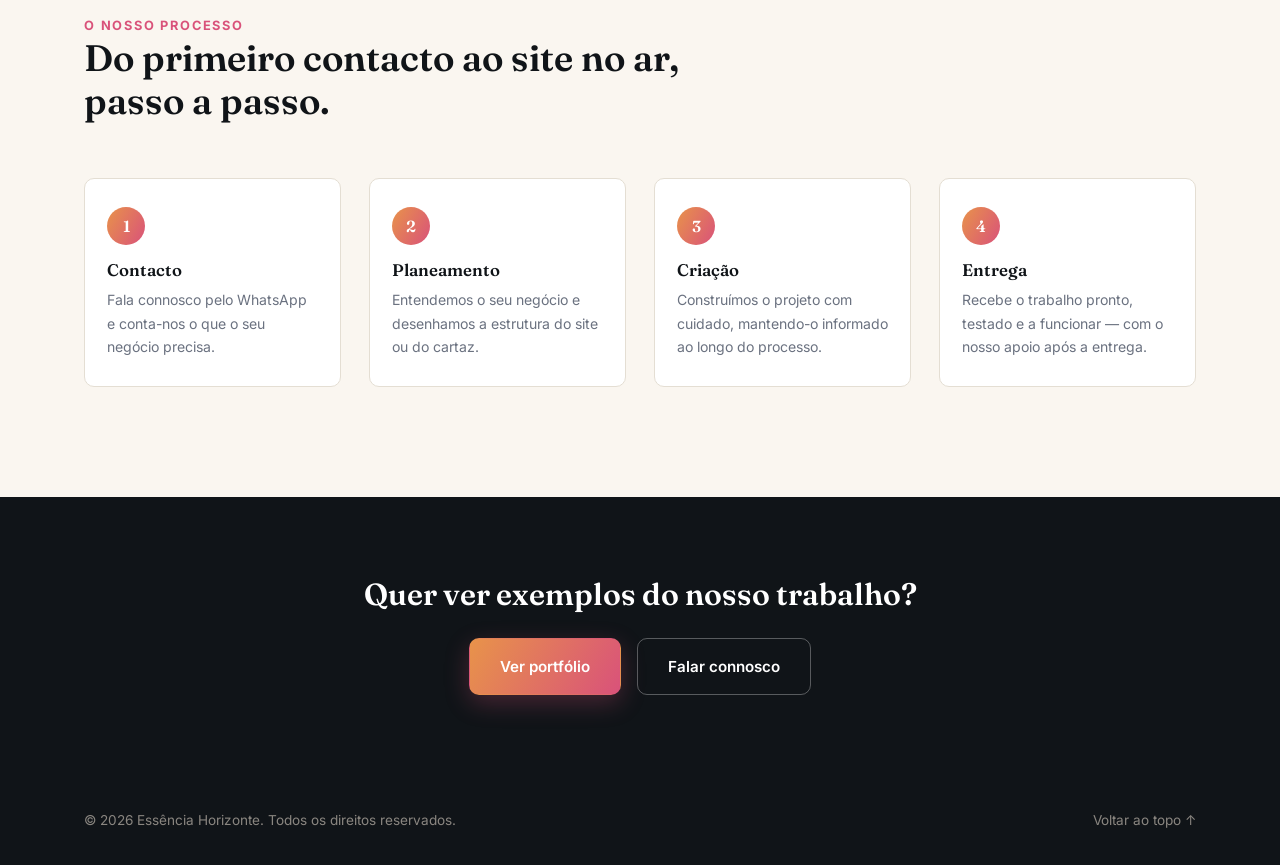
==== commit 97e1617a: "Atualizar o index.html" ====
--- a/index.html
+++ b/index.html
@@ -24,7 +24,7 @@
       <a href="servicos.html">Serviços</a>
       <a href="portfolio.html">Portfólio</a>
       <a href="contacto.html">Contacto</a>
-      <a class="btn btn-primary btn-nav" href="https://wa.me/258868421741" target="_blank" rel="noopener">💬 Falar no WhatsApp</a>
+      <a class="btn btn-primary btn-nav" href="https://wa.me/258856948694" target="_blank" rel="noopener">💬 Falar no WhatsApp</a>
     </nav>
     <button class="menu-toggle" id="menu-toggle" aria-label="Abrir menu" aria-expanded="false" aria-controls="main-nav">
       <span></span><span></span><span></span>
@@ -41,7 +41,7 @@
       <h1>Damos ao seu negócio um sítio na internet — <span class="highlight">e vida aos seus cartazes.</span></h1>
       <p class="hero-lead">A Essência Horizonte cria sites profissionais e transforma cartazes parados em cartazes em movimento, para o seu negócio ser visto, lembrado e procurado.</p>
       <div class="hero-actions">
-        <a class="btn btn-primary" href="https://wa.me/258868421741" target="_blank" rel="noopener">💬 Falar agora no WhatsApp</a>
+        <a class="btn btn-primary" href="https://wa.me/258856948692" target="_blank" rel="noopener">💬 Falar agora no WhatsApp</a>
         <a class="btn btn-ghost" href="servicos.html">Ver serviços</a>
       </div>
     </div>
--- a/style.css
+++ b/style.css
@@ -169,36 +169,85 @@
 .hero-actions { display: flex; gap: 16px; flex-wrap: wrap; }
 
 /* Sobre nós / Equipa / Valores */
-.sobre { padding: 110px 0; }
-.sobre h2 { font-size: clamp(1.7rem, 3vw, 2.3rem); font-weight: 600; margin-bottom: 18px; max-width: 620px; }
-.sobre-intro { color: var(--cinza-texto); max-width: 620px; margin-bottom: 56px; }
-
-.equipa-grid { display: grid; grid-template-columns: repeat(4, 1fr); gap: 32px; margin-bottom: 72px; }
-.pessoa-card { text-align: center; }
+/* EQUIPA — COMPUTADOR */
+
+.equipa-grid {
+  display: grid;
+  grid-template-columns: repeat(3, minmax(0, 1fr));
+  grid-template-areas:
+    ". fundador ."
+    "membro2 membro3 membro4";
+  gap: 32px;
+  margin-bottom: 72px;
+}
+
+.pessoa-card {
+  text-align: center;
+  min-width: 0;
+}
+
+.pessoa-card:nth-child(1) {
+  grid-area: fundador;
+}
+
+.pessoa-card:nth-child(2) {
+  grid-area: membro2;
+}
+
+.pessoa-card:nth-child(3) {
+  grid-area: membro3;
+}
+
+.pessoa-card:nth-child(4) {
+  grid-area: membro4;
+}
 
 .foto-frame {
   width: 100%;
   aspect-ratio: 1 / 1;
-  border-radius: var(--raio);
   overflow: hidden;
+  border-radius: 10px;
   margin-bottom: 18px;
-  border: 1px solid var(--cinza-linha);
-}
-.foto-frame img { width: 100%; height: 100%; object-fit: cover; object-position: top center; }
-.foto-frame.sem-foto {
-  display: flex; align-items: center; justify-content: center;
-  background: linear-gradient(135deg, var(--ambar), var(--rosa));
-}
-.foto-iniciais { font-family: var(--fonte-titulo); color: var(--branco); font-size: 2.2rem; font-weight: 600; }
-
-.pessoa-card h3 { font-size: 1.1rem; font-weight: 600; margin-bottom: 4px; }
-.pessoa-cargo { color: var(--rosa); font-size: 0.88rem; font-weight: 600; }
-
-.valores-grid { display: grid; grid-template-columns: repeat(4, 1fr); gap: 24px; border-top: 1px solid var(--cinza-linha); padding-top: 48px; }
-.valor-item { text-align: left; }
-.valor-icone { font-size: 1.6rem; display: block; margin-bottom: 12px; }
-.valor-item h4 { font-size: 1rem; font-weight: 600; margin-bottom: 6px; }
-.valor-item p { font-size: 0.88rem; color: var(--cinza-texto); }
+  background: #E4DED3;
+}
+
+.foto-frame img {
+  width: 100%;
+  height: 100%;
+  object-fit: contain;
+  object-position: center center;
+}
+/* EQUIPA — CELULAR */
+
+@media (max-width: 760px) {
+
+  .equipa-grid {
+    grid-template-columns: minmax(0, 1fr);
+    grid-template-areas:
+      "fundador"
+      "membro2"
+      "membro3"
+      "membro4";
+
+    width: 100%;
+    max-width: 340px;
+    margin-left: auto;
+    margin-right: auto;
+    gap: 36px;
+  }
+
+  .pessoa-card {
+    width: 100%;
+    text-align: center;
+  }
+
+  .foto-frame {
+    width: 100%;
+    margin-left: auto;
+    margin-right: auto;
+  }
+
+}
 
 /* Teaser "Sobre nós" na página inicial */
 .sobre-teaser { padding: 100px 0; }
